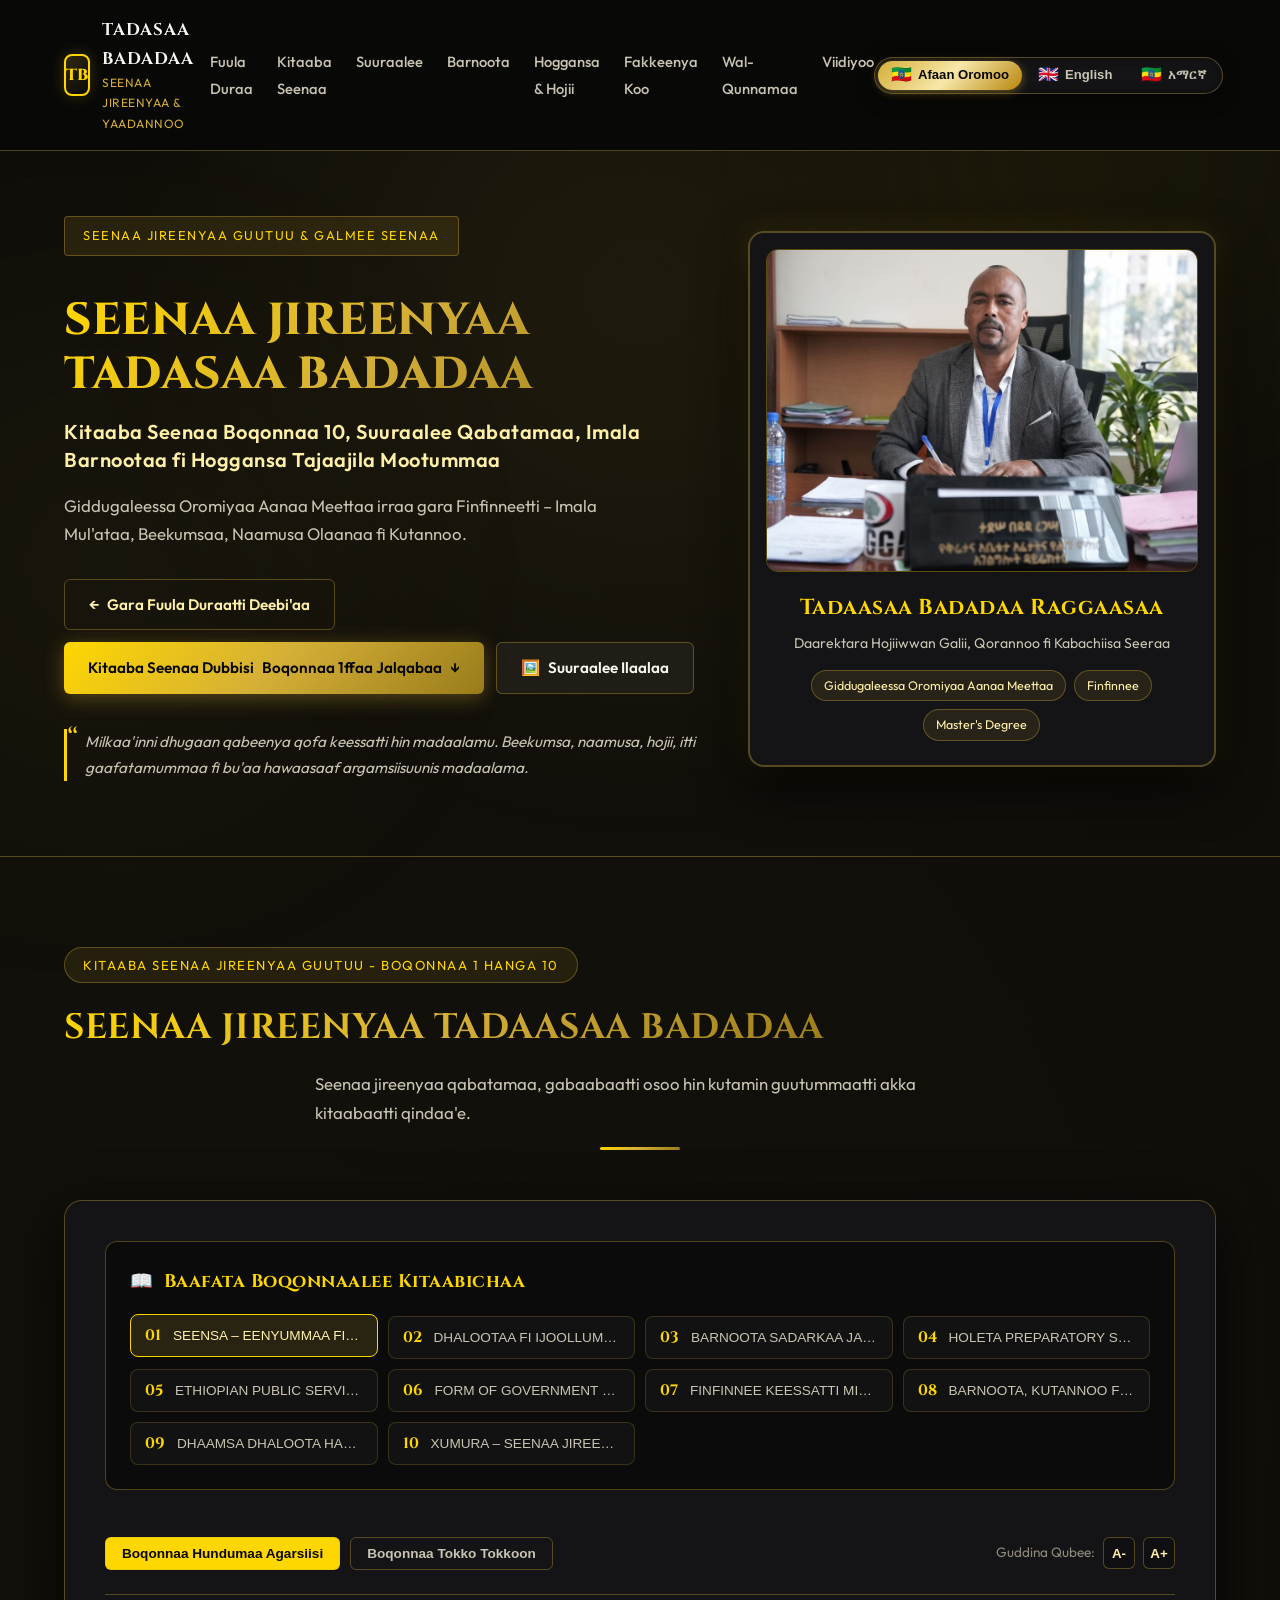
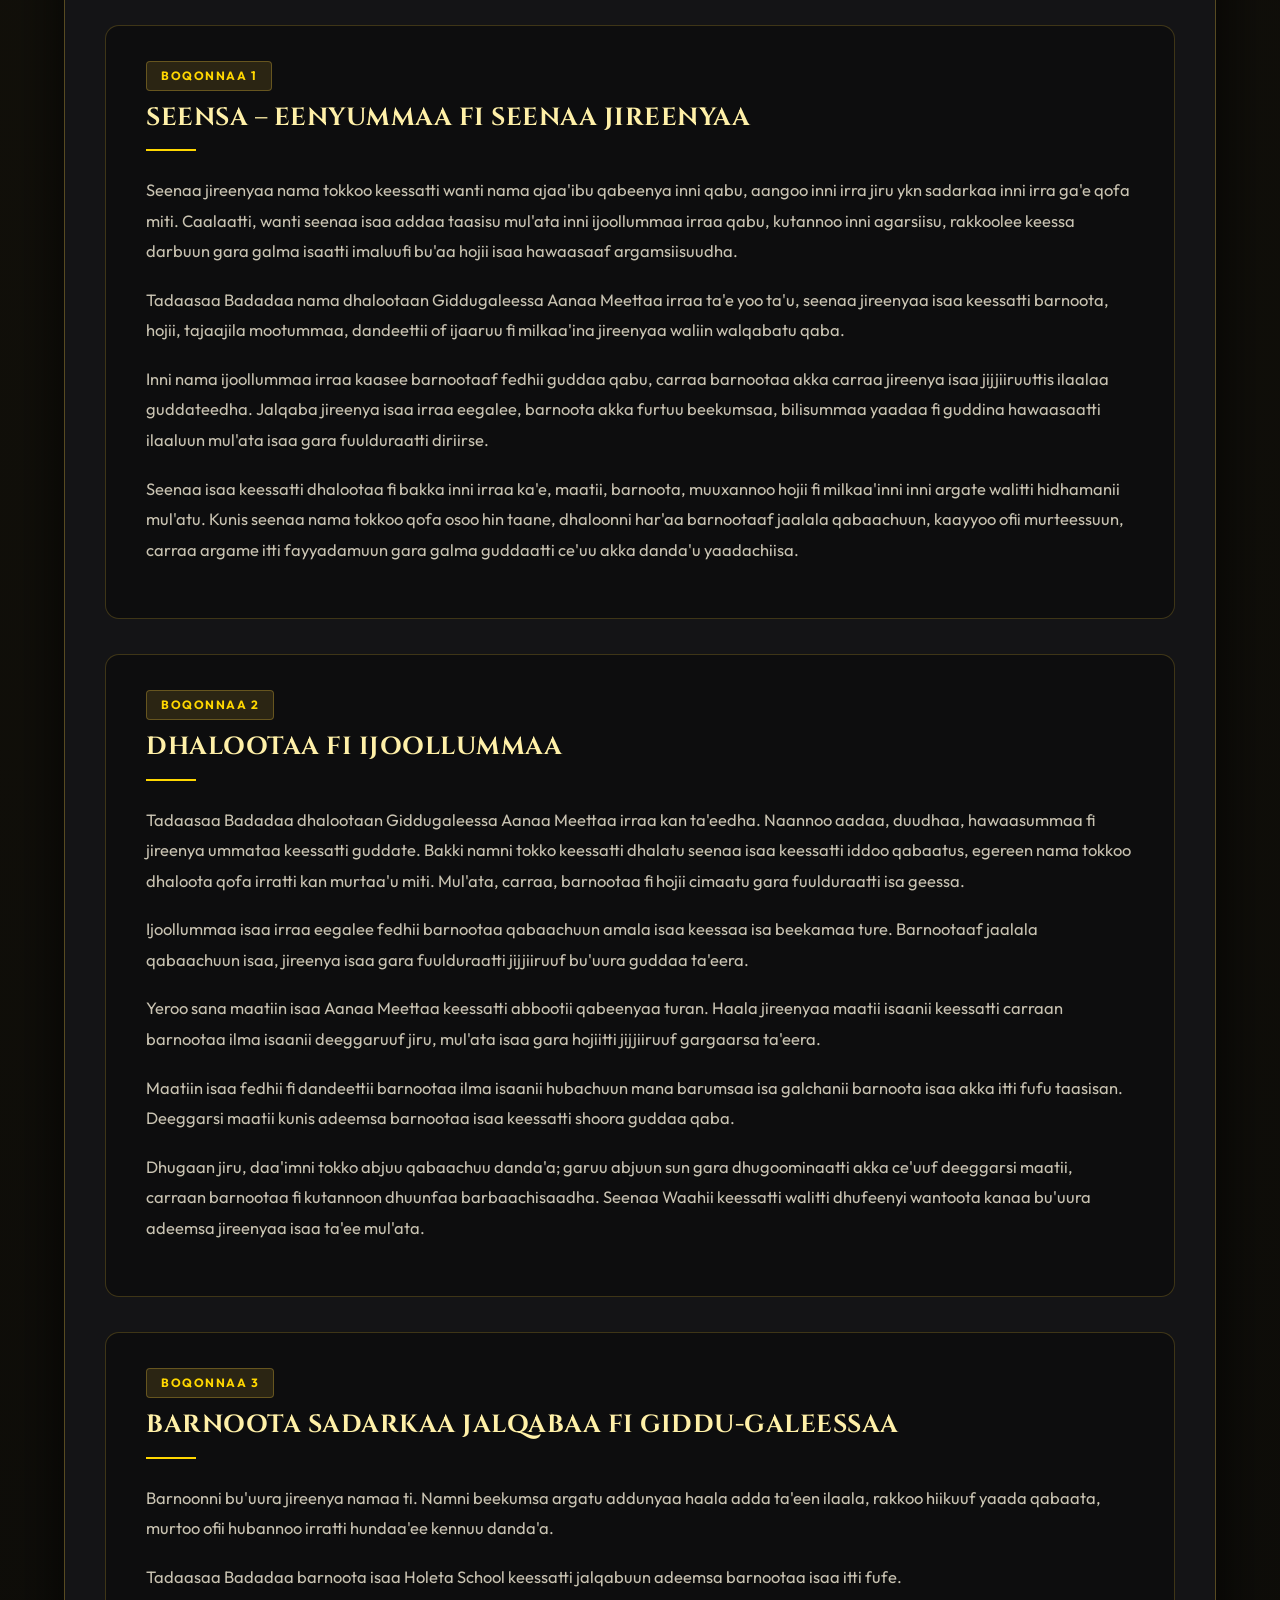
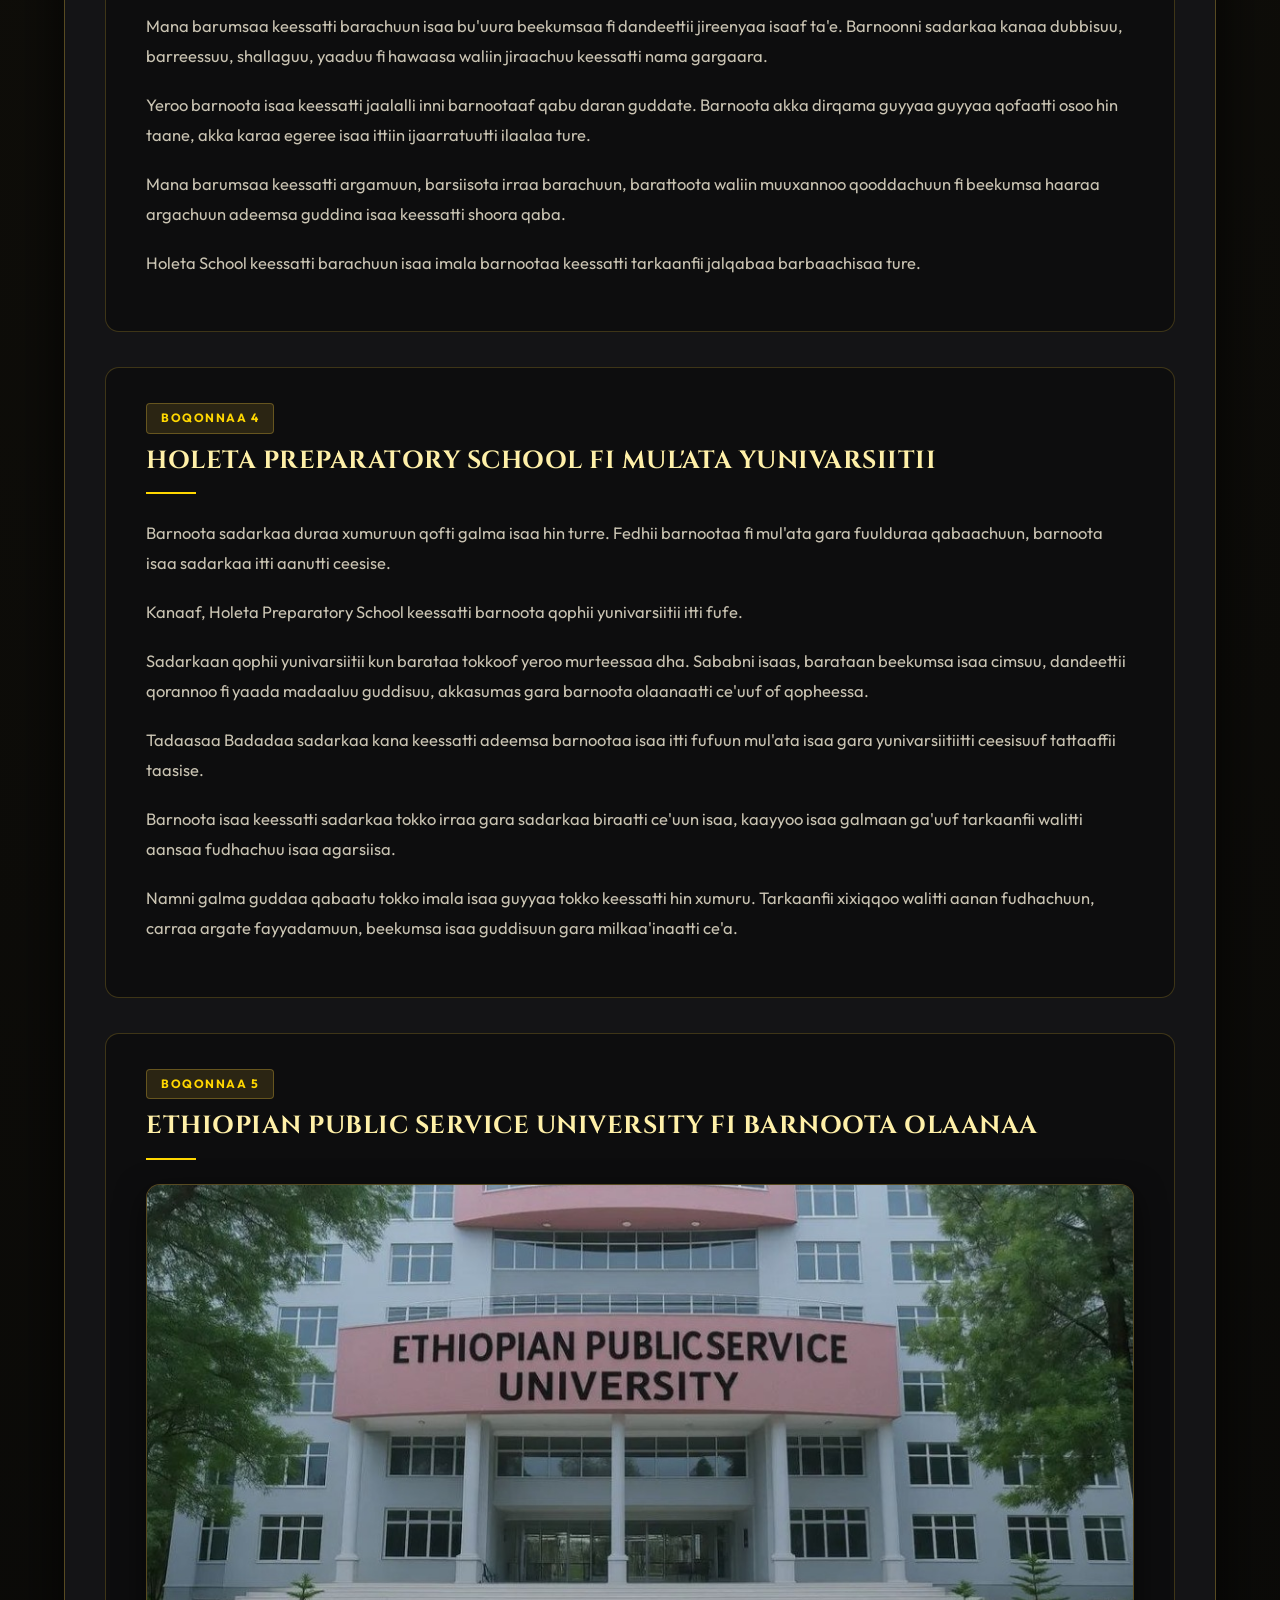
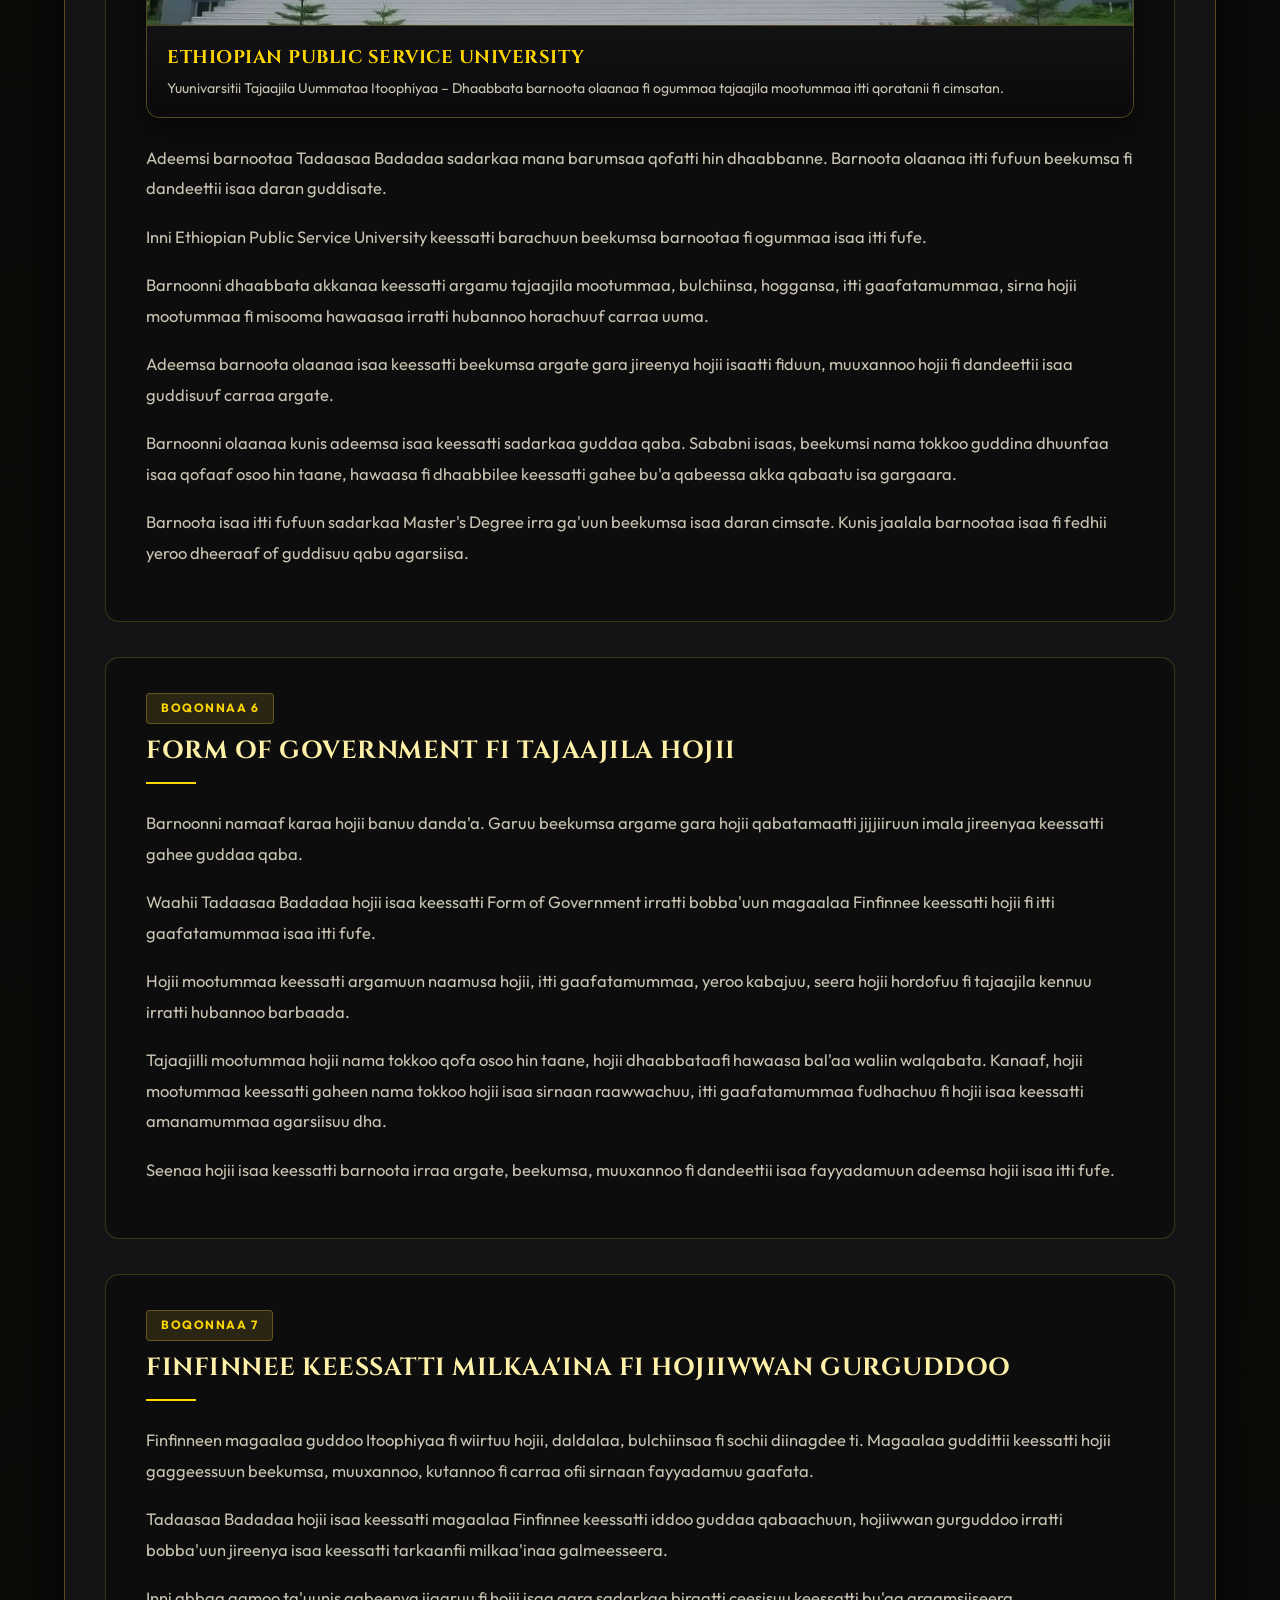
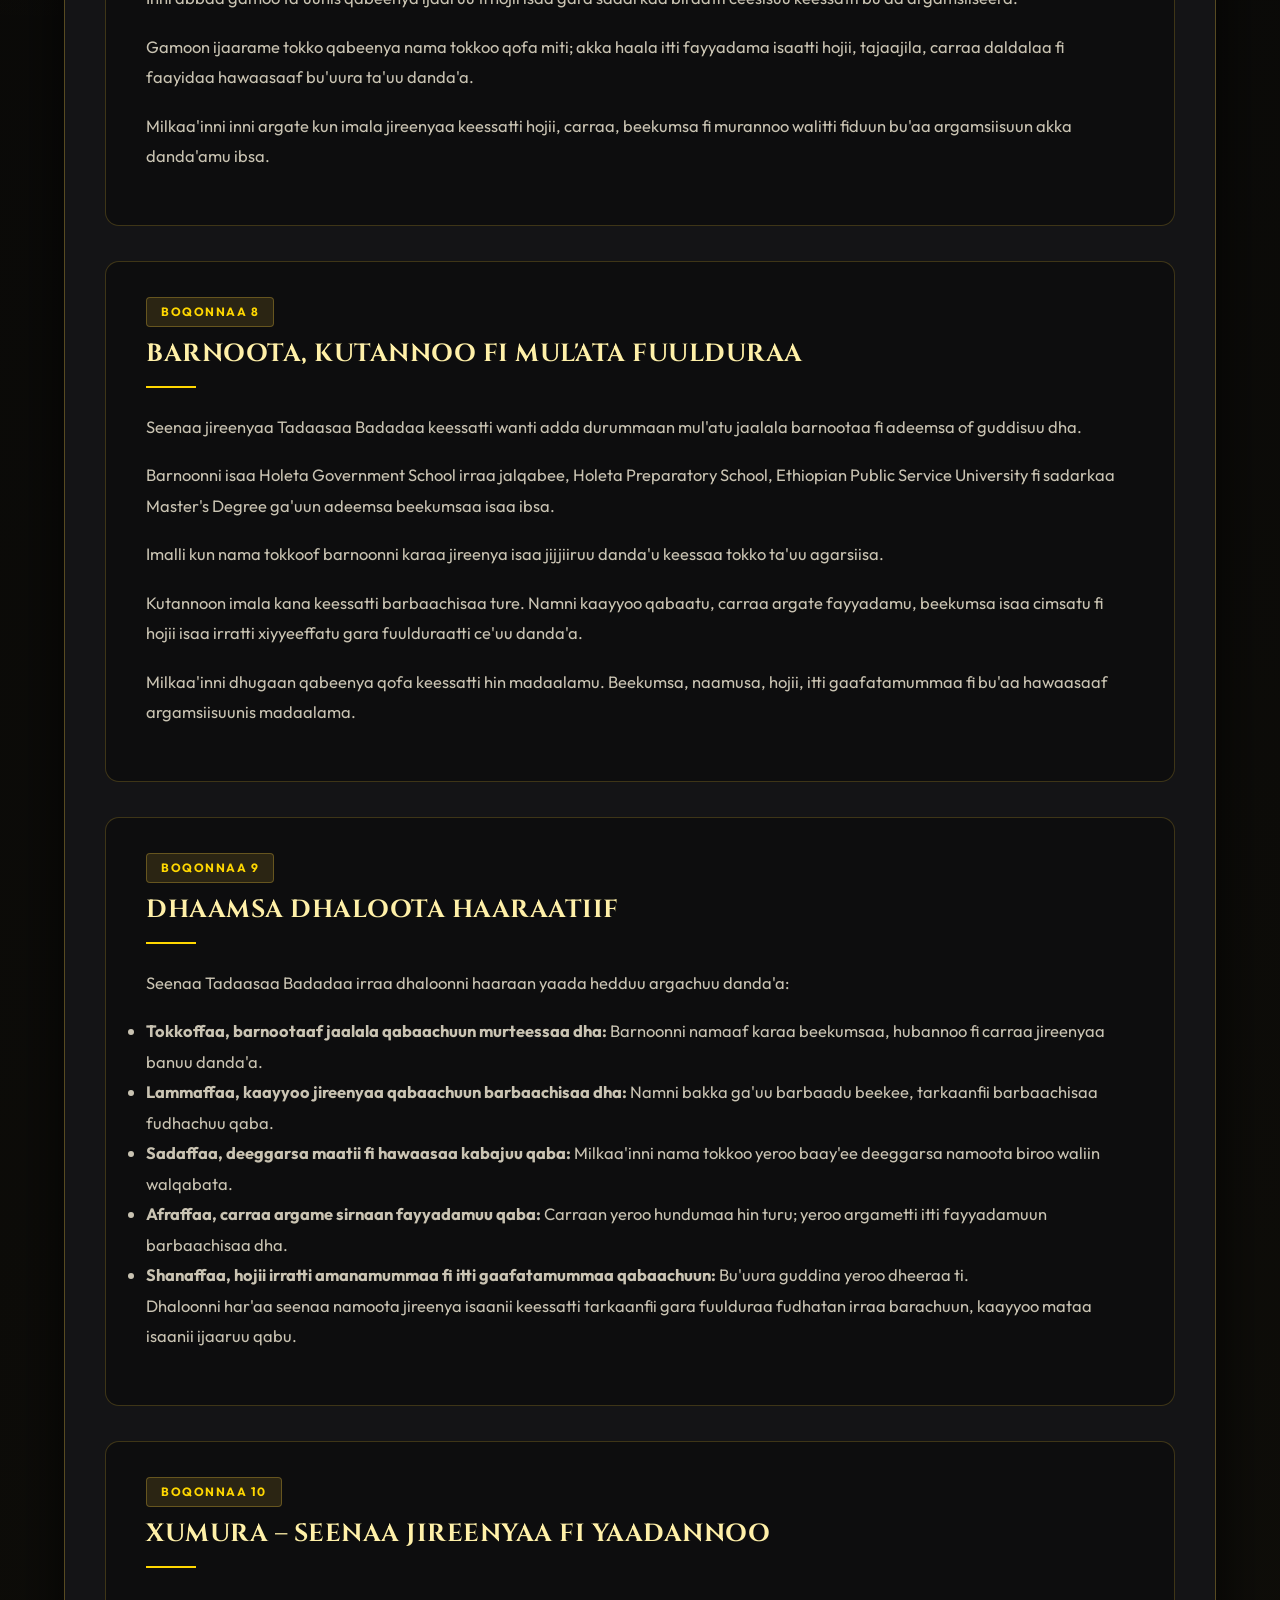
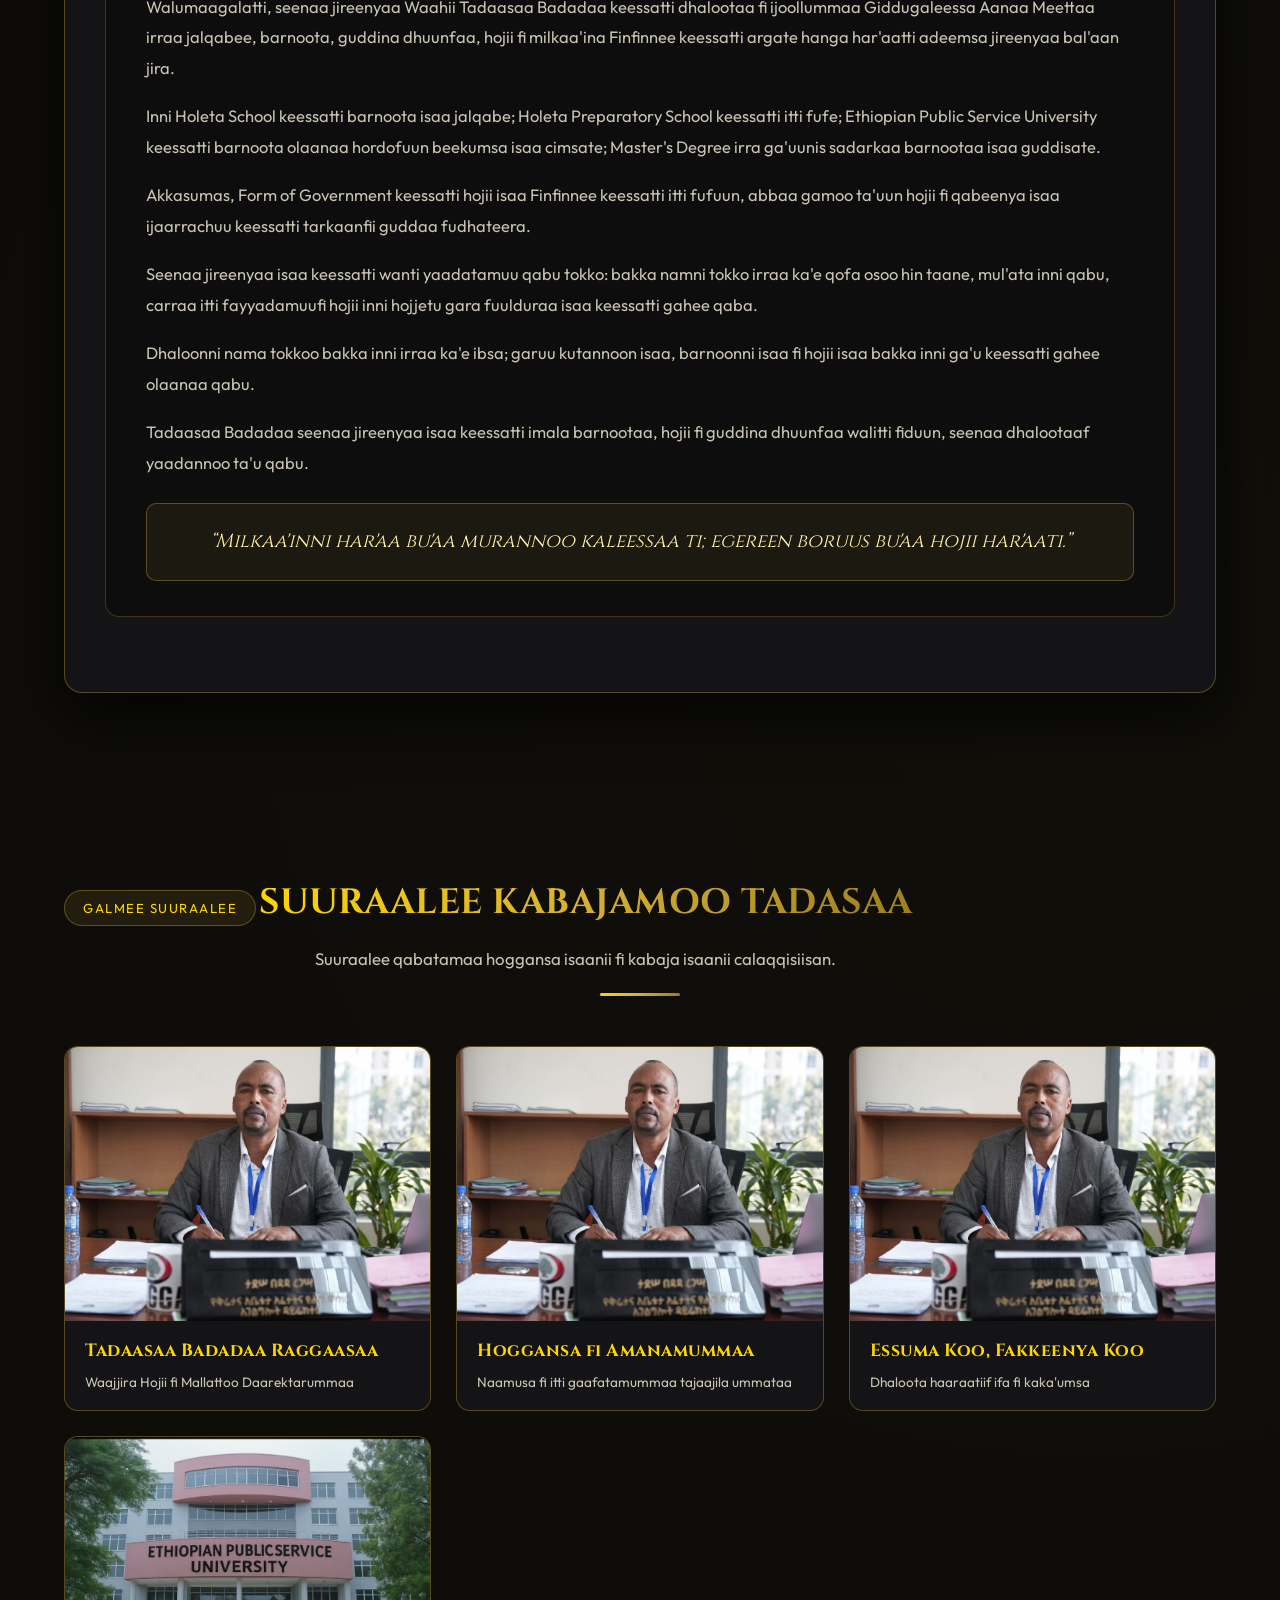
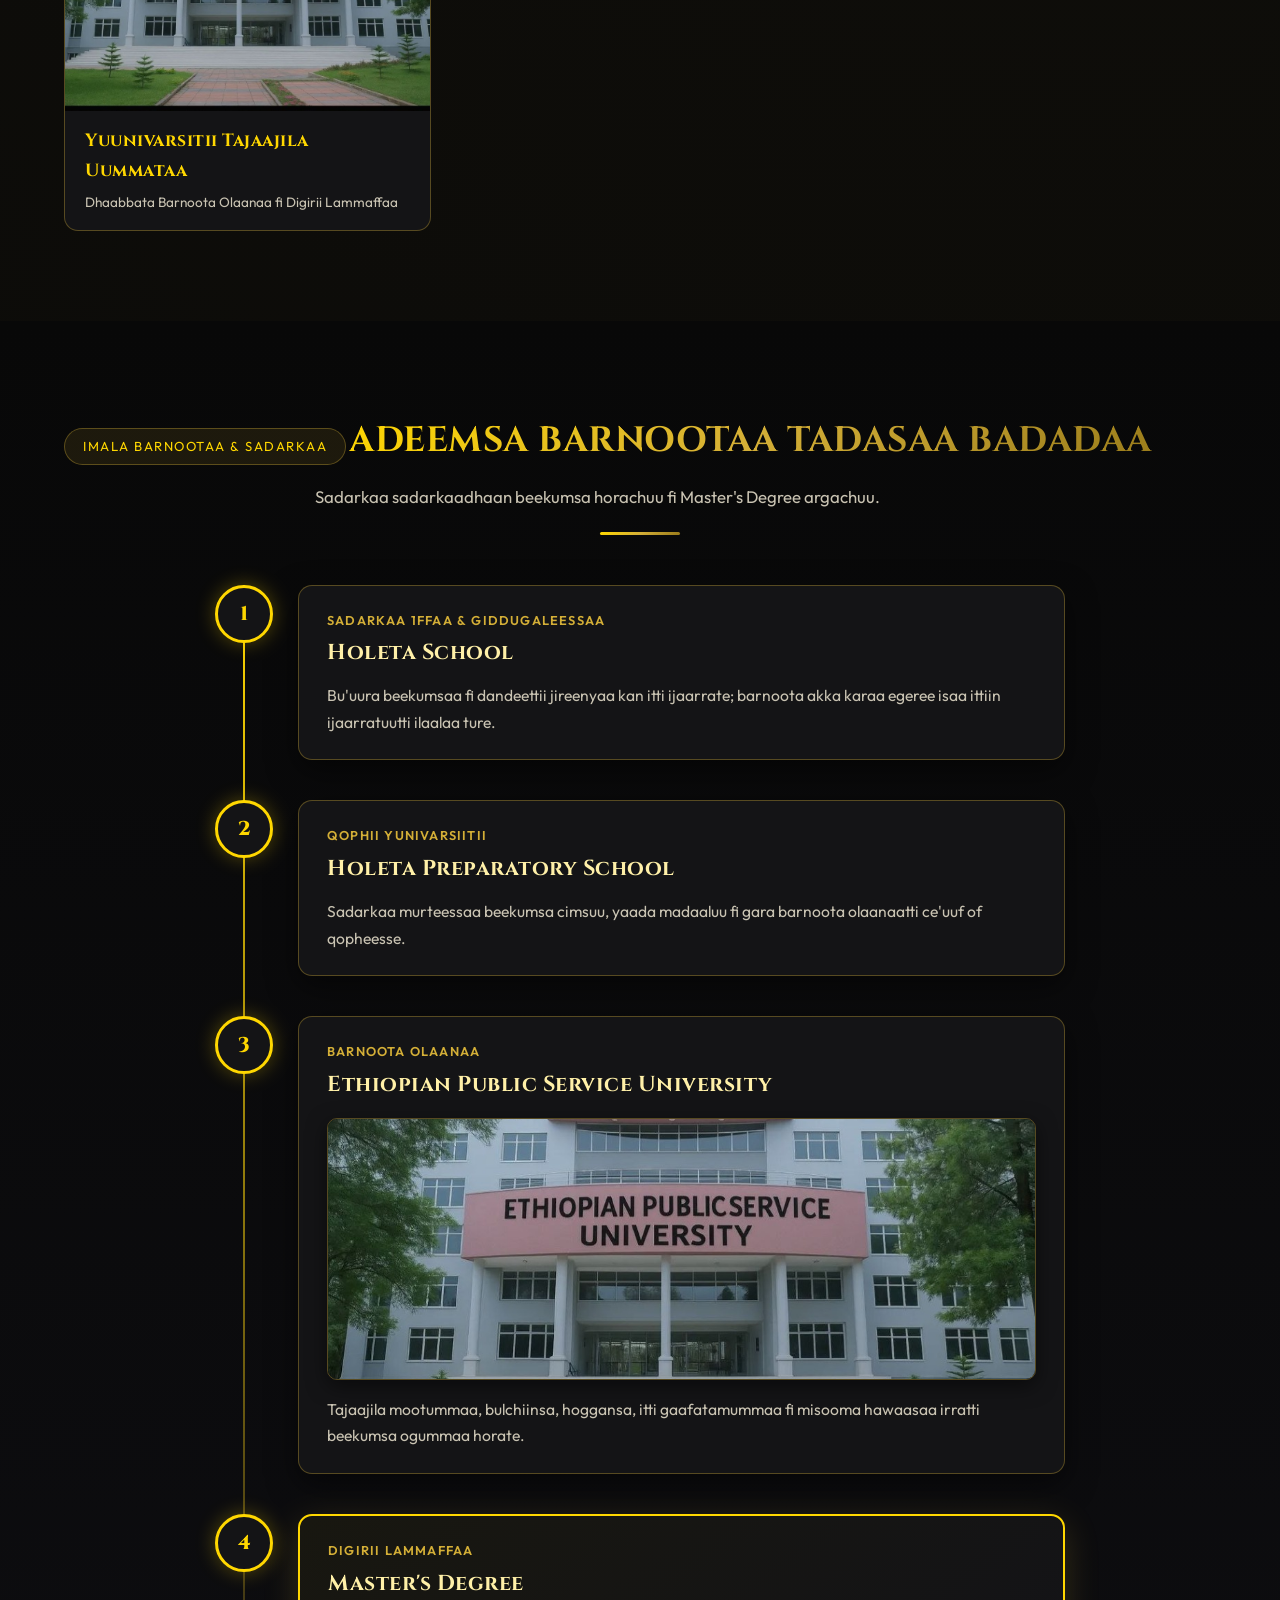
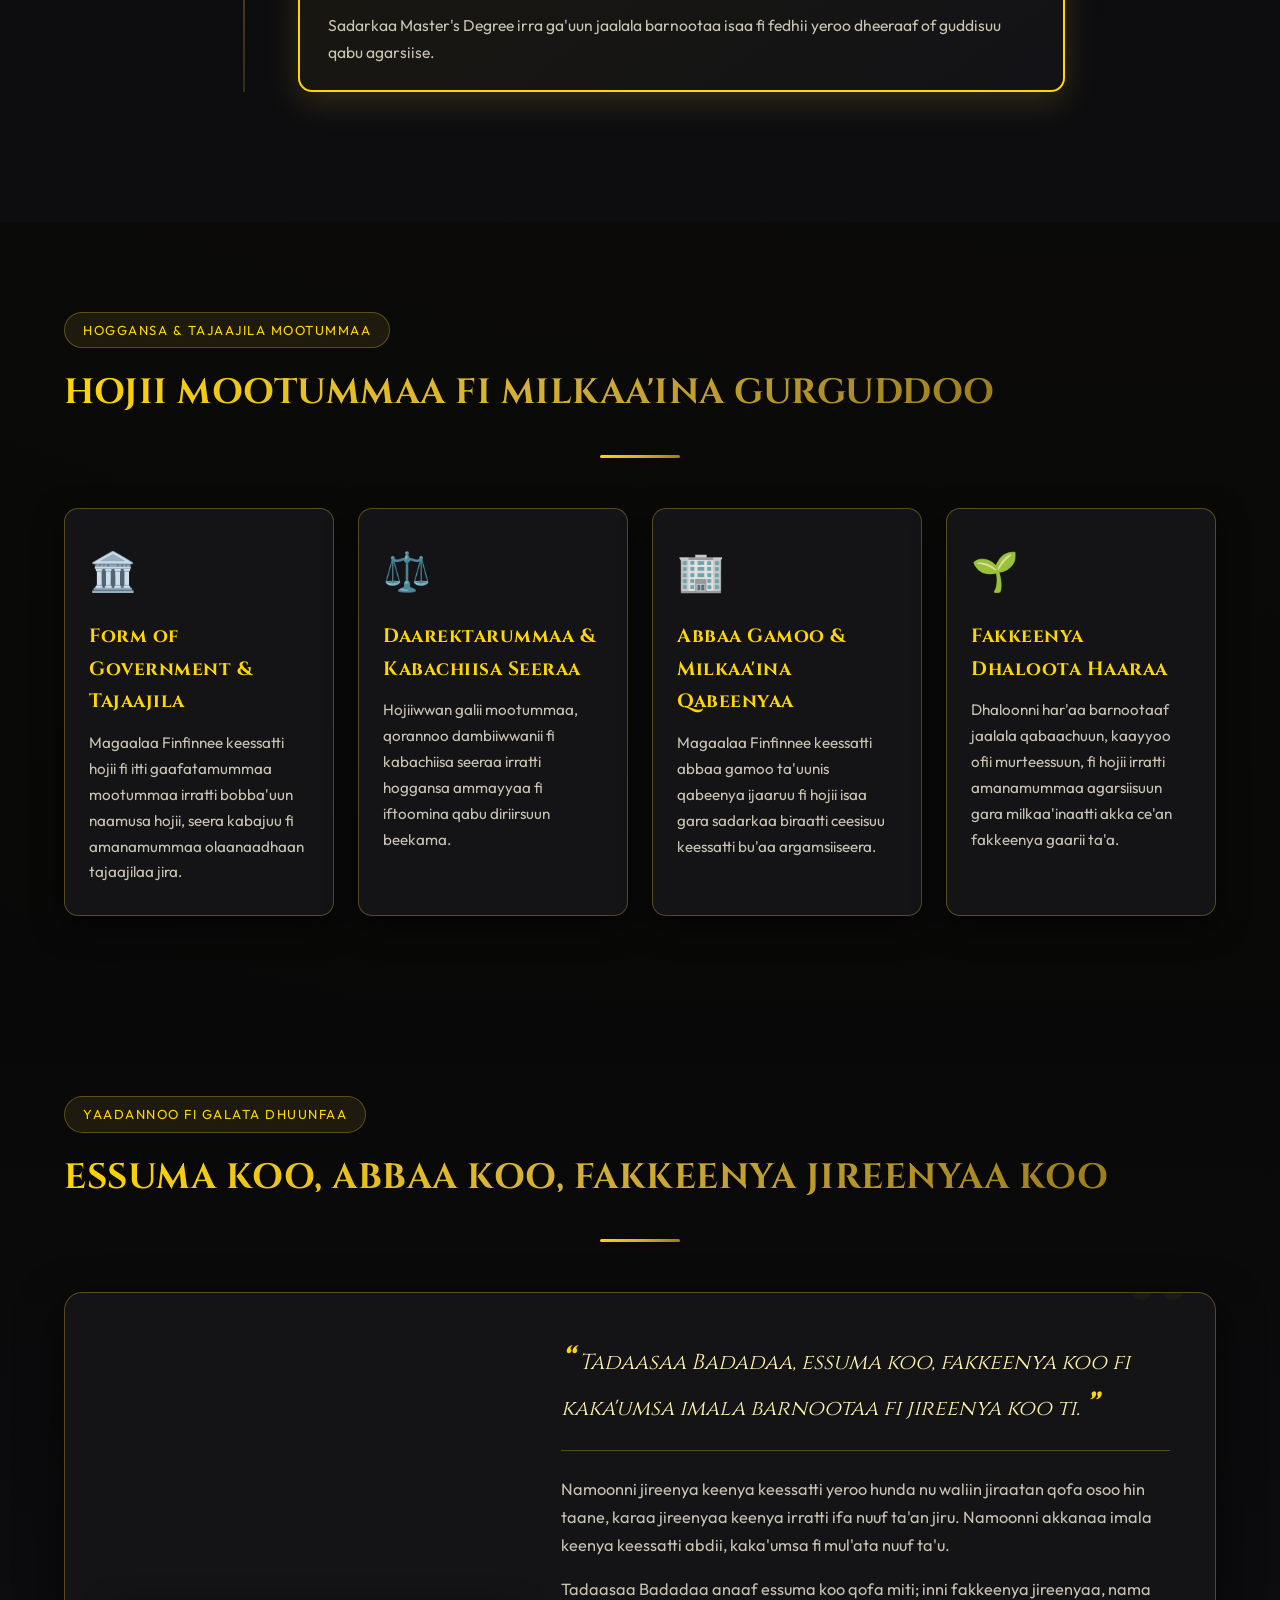
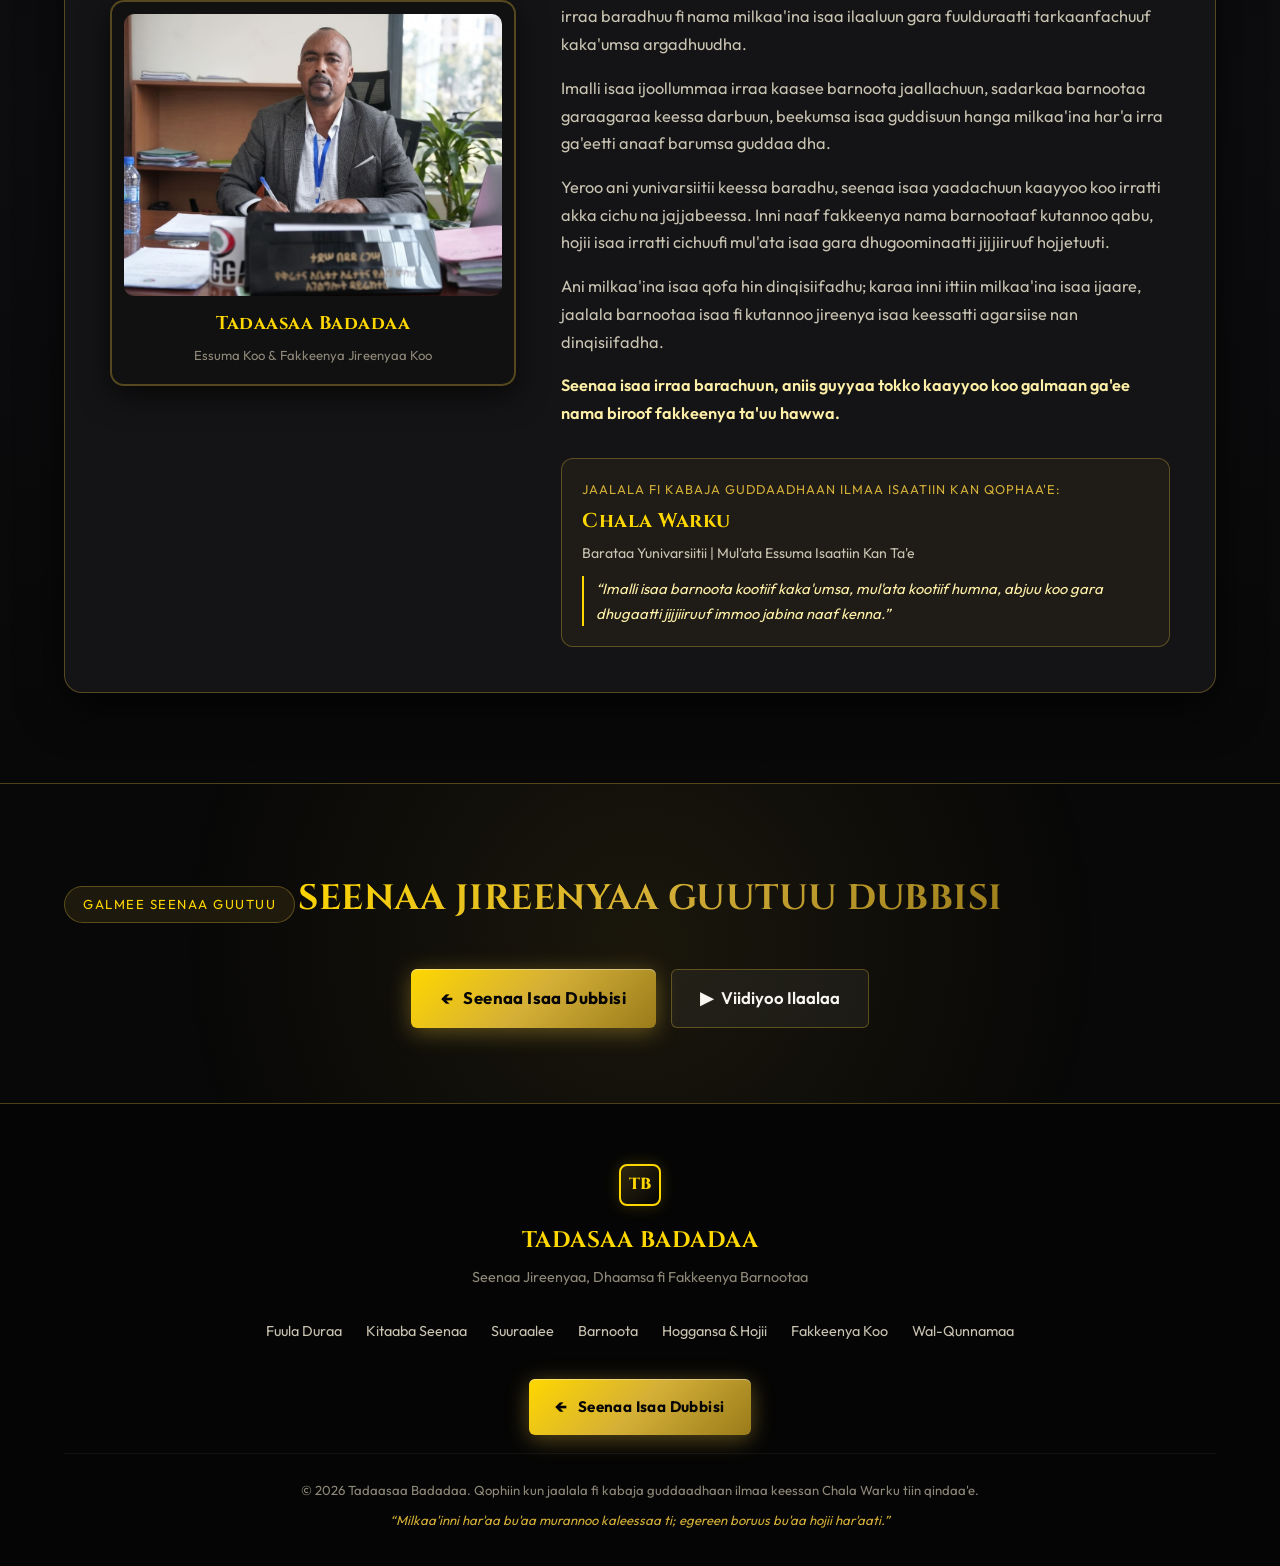
==== biography.html @ e2c789a5 "Add biography entry button, complete biography page, bottom CTA section, and sticky floating bottom " ====
<!DOCTYPE html>
<html lang="om">

<head>
  <meta charset="UTF-8">
  <meta name="viewport" content="width=device-width, initial-scale=1.0">
  <title>Tadaasaa Badadaa | Seenaa Jireenyaa Guutuu & Complete Biography</title>
  <meta name="description"
    content="Official Complete Memorial Biography of Waahii Tadaasaa Badadaa Raggaasaa – Unabridged life story, photographs, educational journey, leadership, and career achievements.">

  <!-- Google Fonts -->
  <link rel="preconnect" href="https://fonts.googleapis.com">
  <link rel="preconnect" href="https://fonts.gstatic.com" crossorigin>
  <link
    href="https://fonts.googleapis.com/css2?family=Noto+Sans+Ethiopic:wght@400;500;600;700;800&family=Cinzel:wght@600;700;800;900&family=Outfit:wght@300;400;500;600;700&family=Playfair+Display:ital,wght@0,600;0,700;1,400;1,600&display=swap"
    rel="stylesheet">

  <link rel="stylesheet" href="style.css">
</head>

<body id="top">

  <!-- Background Glow Accents -->
  <div class="ambient-glow glow-1"></div>
  <div class="ambient-glow glow-2"></div>

  <!-- Navigation Bar -->
  <header class="navbar-wrapper">
    <nav class="navbar container">
      <a href="index.html" class="brand-logo" title="Back to Homepage">
        <span class="gold-monogram">TB</span>
        <div class="brand-text">
          <span class="brand-name">TADASAA BADADAA</span>
          <span class="brand-tagline" data-en="Biography & Tribute" data-om="Seenaa Jireenyaa & Yaadannoo">Seenaa
            Jireenyaa & Yaadannoo</span>
        </div>
      </a>

      <div class="nav-menu" id="navMenu">
        <ul class="nav-links">
          <li><a href="index.html" class="nav-item" data-en="Home" data-om="Fuula Duraa">Fuula Duraa</a></li>
          <li><a href="#biography" class="nav-item active" data-en="Biography Book" data-om="Kitaaba Seenaa">Kitaaba Seenaa</a></li>
          <li><a href="#gallery" class="nav-item" data-en="Gallery" data-om="Suuraalee">Suuraalee</a></li>
          <li><a href="#timeline" class="nav-item" data-en="Education" data-om="Barnoota">Barnoota</a></li>
          <li><a href="#career" class="nav-item" data-en="Career & Impact" data-om="Hoggansa & Hojii">Hoggansa & Hojii</a></li>
          <li><a href="#tribute" class="nav-item" data-en="Tribute" data-om="Fakkeenya Koo">Fakkeenya Koo</a></li>
          <li><a href="index.html#connect" class="nav-item" data-en="Connect" data-om="Wal-Qunnamaa">Wal-Qunnamaa</a></li>
          <li><a href="index.html#videos" class="nav-item" data-en="Videos" data-om="Viidiyoo">Viidiyoo</a></li>
        </ul>
      </div>

      <div class="nav-actions">
        <!-- Language Switcher -->
        <div class="lang-switch-box" role="group" aria-label="Language Selector">
          <button id="langBtnOm" class="lang-btn active" onclick="setLanguage('om')" title="Afaan Oromoo">
            <span class="flag-icon">🇪🇹</span>
            <span class="lang-name">Afaan Oromoo</span>
          </button>
          <button id="langBtnEn" class="lang-btn" onclick="setLanguage('en')" title="English">
            <span class="flag-icon">🇬🇧</span>
            <span class="lang-name">English</span>
          </button>
          <button id="langBtnAm" class="lang-btn" onclick="setLanguage('am')" title="አማርኛ">
            <span class="flag-icon">🇪🇹</span>
            <span class="lang-name">አማርኛ</span>
          </button>
        </div>
        <!-- Mobile Menu Toggle -->
        <button class="mobile-toggle" id="mobileToggle" aria-label="Toggle Navigation">
          <span></span><span></span><span></span>
        </button>
      </div>
    </nav>
  </header>

  <main>
    <!-- HERO / BANNER SECTION: DEDICATED COMPLETE BIOGRAPHY HEADER -->
    <section class="bio-page-hero hero-section">
      <div class="container hero-container">
        <div class="hero-content">
          <div class="bio-page-badge-row">
            <div class="gold-badge" data-en="Complete Official Memorial Biography"
              data-om="Seenaa Jireenyaa Guutuu & Galmee Seenaa">
              Seenaa Jireenyaa Guutuu & Galmee Seenaa
            </div>
          </div>
          <h1 class="hero-title">
            <span class="gold-gradient-text">TADAASAA BADADAA RAGGAASAA</span>
          </h1>
          <h2 class="hero-subtitle"
            data-en="Complete 10-Chapter Biography Book, Archival Photographs, Educational Journey & Distinguished Public Leadership"
            data-om="Kitaaba Seenaa Boqonnaa 10, Suuraalee Qabatamaa, Imala Barnootaa fi Hoggansa Tajaajila Mootummaa">
            Kitaaba Seenaa Boqonnaa 10, Suuraalee Qabatamaa, Imala Barnootaa fi Hoggansa Tajaajila Mootummaa
          </h2>
          <p class="hero-description"
            data-en="From Central Oromia, Meettaa District to Addis Ababa – An inspiring journey of vision, higher education, unwavering discipline, and dedicated service."
            data-om="Giddugaleessa Oromiyaa Aanaa Meettaa irraa gara Finfinneetti – Imala Mul'ataa, Barnoota Olaanaa, Naamusa fi Tajaajila Uummataa.">
            Giddugaleessa Oromiyaa Aanaa Meettaa irraa gara Finfinneetti – Imala Mul'ataa, Barnoota Olaanaa, Naamusa fi Tajaajila Uummataa.
          </p>

          <div class="hero-cta-group bio-page-quick-nav">
            <a href="index.html" class="btn btn-border btn-back-home" title="Return to Homepage">
              <span class="btn-arrow">←</span>
              <span class="btn-label" data-en="Return to Homepage" data-om="Gara Fuula Duraatti Deebi'aa">Gara Fuula Duraatti Deebi'aa</span>
            </a>
            <a href="#biography" class="btn btn-gold btn-start-reading">
              <span class="btn-icon">📖</span>
              <span class="btn-label" data-en="Start Reading Chapters" data-om="Boqonnaa 1ffaa Jalqabaa">Boqonnaa 1ffaa Jalqabaa</span>
              <span class="btn-arrow">↓</span>
            </a>
            <a href="#gallery" class="btn btn-glass btn-view-photos">
              <span class="btn-icon">🖼️</span>
              <span class="btn-label" data-en="View Photo Archive" data-om="Suuraalee Ilaalaa">Suuraalee Ilaalaa</span>
            </a>
          </div>

          <div class="hero-quote-snippet">
            <span class="gold-quote">“</span>
            <p data-en="Real success is not measured only by material wealth. It is measured by wisdom, discipline, leadership, and positive impact on the community."
              data-om="Milkaa'inni dhugaan qabeenya qofa keessatti hin madaalamu. Beekumsa, naamusa, hojii, itti gaafatamummaa fi bu'aa hawaasaaf argamsiisuunis madaalama.">
              Milkaa'inni dhugaan qabeenya qofa keessatti hin madaalamu. Beekumsa, naamusa, hojii, itti gaafatamummaa fi
              bu'aa hawaasaaf argamsiisuunis madaalama.
            </p>
          </div>
        </div>

        <div class="hero-visual">
          <div class="portrait-card">
            <div class="gold-frame-glow"></div>
            <div class="portrait-img-box">
              <img src="portrait.jpg" alt="Waahii Tadaasaa Badadaa" class="hero-portrait-img">
            </div>
            <div class="portrait-details">
              <h3 class="portrait-name">Tadaasaa Badadaa Raggaasaa</h3>
              <p class="portrait-title" data-en="Director of Customs, Revenue Operations & Law Enforcement"
                data-om="Daarektara Hojiiwwan Galii, Qorannoo fi Kabachiisa Seeraa">
                Daarektara Hojiiwwan Galii, Qorannoo fi Kabachiisa Seeraa
              </p>
              <div class="portrait-meta-tags">
                <span class="tag">Giddugaleessa Oromiyaa Aanaa Meettaa</span>
                <span class="tag">Finfinnee</span>
                <span class="tag">Master's Degree</span>
              </div>
            </div>
          </div>
        </div>
      </div>
    </section>

    <!-- SECTION 1: THE LIFE STORY & COMPLETE 10-CHAPTER BIOGRAPHY BOOK -->
    <section id="biography" class="biography-section section-padding">
      <div class="container">

        <div class="section-header text-center">
          <span class="gold-pill" data-en="Complete 10-Chapter Biography Book"
            data-om="Kitaaba Seenaa Jireenyaa Guutuu - Boqonnaa 1 hanga 10">Kitaaba Seenaa Jireenyaa Guutuu - Boqonnaa 1
            hanga 10</span>
          <h2 class="section-title gold-gradient-text" data-en="THE LIFE STORY OF WAAHII TADASAA BADADAA"
            data-om="SEENAA JIREENYAA WAAHII TADAASAA BADADAA">
            SEENAA JIREENYAA TADAASAA BADADAA
          </h2>
          <p class="section-subtitle"
            data-en="Read the complete, unabridged life story preserved in its original Afaan Oromoo narrative."
            data-om="Seenaa jireenyaa qabatamaa, gabaabaatti osoo hin kutamin guutummaatti akka kitaabaatti qindaa'e.">
            Seenaa jireenyaa qabatamaa, gabaabaatti osoo hin kutamin guutummaatti akka kitaabaatti qindaa'e.
          </p>
          <div class="gold-divider"></div>
        </div>

        <!-- Book Reader Shell -->
        <div class="book-container">

          <!-- Table of Contents Quick Navigation -->
          <div class="toc-wrapper">
            <h3 class="toc-title">
              <span class="toc-icon">📖</span>
              <span data-en="Table of Contents (Baafata Boqonnaalee)" data-om="Baafata Boqonnaalee Kitaabichaa">Baafata
                Boqonnaalee Kitaabichaa</span>
            </h3>
            <div class="toc-grid" id="tocList">
              <button class="toc-item active" onclick="jumpToChapter(1)">
                <span class="toc-num">01</span>
                <span class="toc-name">Seensa – Eenyummaa fi Seenaa</span>
              </button>
              <button class="toc-item" onclick="jumpToChapter(2)">
                <span class="toc-num">02</span>
                <span class="toc-name">Dhalootaa fi Ijoollummaa</span>
              </button>
              <button class="toc-item" onclick="jumpToChapter(3)">
                <span class="toc-num">03</span>
                <span class="toc-name">Barnoota Sadarkaa Jalqabaa</span>
              </button>
              <button class="toc-item" onclick="jumpToChapter(4)">
                <span class="toc-num">04</span>
                <span class="toc-name">Holeta Preparatory & Mul'ata</span>
              </button>
              <button class="toc-item" onclick="jumpToChapter(5)">
                <span class="toc-num">05</span>
                <span class="toc-name">Public Service University & Master's</span>
              </button>
              <button class="toc-item" onclick="jumpToChapter(6)">
                <span class="toc-num">06</span>
                <span class="toc-name">Form of Government & Tajaajila</span>
              </button>
              <button class="toc-item" onclick="jumpToChapter(7)">
                <span class="toc-num">07</span>
                <span class="toc-name">Finfinnee & Hojiiwwan Gurguddoo</span>
              </button>
              <button class="toc-item" onclick="jumpToChapter(8)">
                <span class="toc-num">08</span>
                <span class="toc-name">Barnoota, Kutannoo & Mul'ata</span>
              </button>
              <button class="toc-item" onclick="jumpToChapter(9)">
                <span class="toc-num">09</span>
                <span class="toc-name">Dhaamsa Dhaloota Haaraatiif</span>
              </button>
              <button class="toc-item" onclick="jumpToChapter(10)">
                <span class="toc-num">10</span>
                <span class="toc-name">Xumura – Yaadannoo fi Goolaba</span>
              </button>
            </div>
          </div>

          <!-- Reader Controls -->
          <div class="reader-toolbar">
            <div class="reader-mode-switch">
              <button id="viewAllBtn" class="mode-btn active" onclick="switchReaderMode('all')"
                data-en="View All Chapters" data-om="Boqonnaa Hundumaa Agarsiisi">Boqonnaa Hundumaa Agarsiisi</button>
              <button id="viewPagedBtn" class="mode-btn" onclick="switchReaderMode('paged')"
                data-en="Chapter By Chapter Mode" data-om="Boqonnaa Tokko Tokkoon">Boqonnaa Tokko Tokkoon</button>
            </div>
            <div class="font-size-controls">
              <span data-en="Text Size:" data-om="Guddina Qubee:">Guddina Qubee:</span>
              <button onclick="changeFontSize(-1)" title="Decrease text size">A-</button>
              <button onclick="changeFontSize(1)" title="Increase text size">A+</button>
            </div>
          </div>

          <!-- The Complete 10 Chapters Stream -->
          <div class="chapters-display" id="chaptersDisplay">

            <!-- BOQONNAA 1 -->
            <article class="chapter-card" id="chap-1" data-chapter="1">
              <div class="chapter-header">
                <span class="chapter-badge">BOQONNAA 1</span>
                <h3 class="chapter-heading">SEENSA – EENYUMMAA FI SEENAA JIREENYAA</h3>
                <div class="gold-book-sep"></div>
              </div>
              <div class="chapter-body">
                <p>
                  Seenaa jireenyaa nama tokkoo keessatti wanti nama ajaa'ibu qabeenya inni qabu, aangoo inni irra jiru
                  ykn sadarkaa inni irra ga'e qofa miti. Caalaatti, wanti seenaa isaa addaa taasisu mul'ata inni
                  ijoollummaa irraa qabu, kutannoo inni agarsiisu, rakkoolee keessa darbuun gara galma isaatti imaluufi
                  bu'aa hojii isaa hawaasaaf argamsiisuudha.
                </p>
                <p>
                  Tadaasaa Badadaa nama dhalootaan Giddugaleessa Aanaa Meettaa irraa ta'e yoo ta'u, seenaa jireenyaa
                  isaa keessatti barnoota, hojii, tajaajila mootummaa, dandeettii of ijaaruu fi milkaa'ina jireenyaa
                  waliin walqabatu qaba.
                </p>
                <p>
                  Inni nama ijoollummaa irraa kaasee barnootaaf fedhii guddaa qabu, carraa barnootaa akka carraa
                  jireenya isaa jijjiiruuttis ilaalaa guddateedha. Jalqaba jireenya isaa irraa eegalee, barnoota akka
                  furtuu beekumsaa, bilisummaa yaadaa fi guddina hawaasaatti ilaaluun mul'ata isaa gara fuulduraatti
                  diriirse.
                </p>
                <p>
                  Seenaa isaa keessatti dhalootaa fi bakka inni irraa ka'e, maatii, barnoota, muuxannoo hojii fi
                  milkaa'inni inni argate walitti hidhamanii mul'atu. Kunis seenaa nama tokkoo qofa osoo hin taane,
                  dhaloonni har'aa barnootaaf jaalala qabaachuun, kaayyoo ofii murteessuun, carraa argame itti
                  fayyadamuun gara galma guddaatti ce'uu akka danda'u yaadachiisa.
                </p>
              </div>
            </article>

            <!-- BOQONNAA 2 -->
            <article class="chapter-card" id="chap-2" data-chapter="2">
              <div class="chapter-header">
                <span class="chapter-badge">BOQONNAA 2</span>
                <h3 class="chapter-heading">DHALOOTAA FI IJOOLLUMMAA</h3>
                <div class="gold-book-sep"></div>
              </div>
              <div class="chapter-body">
                <p>
                  Tadaasaa Badadaa dhalootaan Giddugaleessa Aanaa Meettaa irraa kan ta'eedha. Naannoo aadaa, duudhaa,
                  hawaasummaa fi jireenya ummataa keessatti guddate. Bakki namni tokko keessatti dhalatu seenaa isaa
                  keessatti iddoo qabaatus, egereen nama tokkoo dhaloota qofa irratti kan murtaa'u miti. Mul'ata,
                  carraa, barnootaa fi hojii cimaatu gara fuulduraatti isa geessa.
                </p>
                <p>
                  Ijoollummaa isaa irraa eegalee fedhii barnootaa qabaachuun amala isaa keessaa isa beekamaa ture.
                  Barnootaaf jaalala qabaachuun isaa, jireenya isaa gara fuulduraatti jijjiiruuf bu'uura guddaa ta'eera.
                </p>
                <p>
                  Yeroo sana maatiin isaa Aanaa Meettaa keessatti abbootii qabeenyaa turan. Haala jireenyaa maatii
                  isaanii keessatti carraan barnootaa ilma isaanii deeggaruuf jiru, mul'ata isaa gara hojiitti
                  jijjiiruuf gargaarsa ta'eera.
                </p>
                <p>
                  Maatiin isaa fedhii fi dandeettii barnootaa ilma isaanii hubachuun mana barumsaa isa galchanii
                  barnoota isaa akka itti fufu taasisan. Deeggarsi maatii kunis adeemsa barnootaa isaa keessatti shoora
                  guddaa qaba.
                </p>
                <p>
                  Dhugaan jiru, daa'imni tokko abjuu qabaachuu danda'a; garuu abjuun sun gara dhugoominaatti akka ce'uuf
                  deeggarsi maatii, carraan barnootaa fi kutannoon dhuunfaa barbaachisaadha. Seenaa Waahii keessatti
                  walitti dhufeenyi wantoota kanaa bu'uura adeemsa jireenyaa isaa ta'ee mul'ata.
                </p>
              </div>
            </article>

            <!-- BOQONNAA 3 -->
            <article class="chapter-card" id="chap-3" data-chapter="3">
              <div class="chapter-header">
                <span class="chapter-badge">BOQONNAA 3</span>
                <h3 class="chapter-heading">BARNOOTA SADARKAA JALQABAA FI GIDDU-GALEESSAA</h3>
                <div class="gold-book-sep"></div>
              </div>
              <div class="chapter-body">
                <p>
                  Barnoonni bu'uura jireenya namaa ti. Namni beekumsa argatu addunyaa haala adda ta'een ilaala, rakkoo
                  hiikuuf yaada qabaata, murtoo ofii hubannoo irratti hundaa'ee kennuu danda'a.
                </p>
                <p>
                  Tadaasaa Badadaa barnoota isaa Holeta Preparatory School keessatti jalqabuun adeemsa barnootaa isaa
                  itti fufe.
                </p>
                <p>
                  Mana barumsaa keessatti barachuun isaa bu'uura beekumsaa fi dandeettii jireenyaa isaaf ta'e. Barnoonni
                  sadarkaa kanaa dubbisuu, barreessuu, shallaguu, yaaduu fi hawaasa waliin jiraachuu keessatti nama
                  gargaara.
                </p>
                <p>
                  Yeroo barnoota isaa keessatti jaalalli inni barnootaaf qabu daran guddate. Barnoota akka dirqama
                  guyyaa guyyaa qofaatti osoo hin taane, akka karaa egeree isaa ittiin ijaarratuutti ilaalaa ture.
                </p>
                <p>
                  Mana barumsaa keessatti argamuun, barsiisota irraa barachuun, barattoota waliin muuxannoo qooddachuun
                  fi beekumsa haaraa argachuun adeemsa guddina isaa keessatti shoora qaba.
                </p>
                <p>
                  Holeta School keessatti barachuun isaa imala barnootaa keessatti tarkaanfii jalqabaa barbaachisaa
                  ture.
                </p>
              </div>
            </article>

            <!-- BOQONNAA 4 -->
            <article class="chapter-card" id="chap-4" data-chapter="4">
              <div class="chapter-header">
                <span class="chapter-badge">BOQONNAA 4</span>
                <h3 class="chapter-heading">HOLETA PREPARATORY SCHOOL FI MUL'ATA YUNIVARSIITII</h3>
                <div class="gold-book-sep"></div>
              </div>
              <div class="chapter-body">
                <p>
                  Barnoota sadarkaa duraa xumuruun qofti galma isaa hin turre. Fedhii barnootaa fi mul'ata gara
                  fuulduraa qabaachuun, barnoota isaa sadarkaa itti aanutti ceesise.
                </p>
                <p>
                  Kanaaf, Holeta Preparatory School keessatti barnoota qophii yunivarsiitii itti fufe.
                </p>
                <p>
                  Sadarkaan qophii yunivarsiitii kun barataa tokkoof yeroo murteessaa dha. Sababni isaas, barataan
                  beekumsa isaa cimsuu, dandeettii qorannoo fi yaada madaaluu guddisuu, akkasumas gara barnoota
                  olaanaatti ce'uuf of qopheessa.
                </p>
                <p>
                  Tadaasaa Badadaa sadarkaa kana keessatti adeemsa barnootaa isaa itti fufuun mul'ata isaa gara
                  yunivarsiitiitti ceesisuuf tattaaffii taasise.
                </p>
                <p>
                  Barnoota isaa keessatti sadarkaa tokko irraa gara sadarkaa biraatti ce'uun isaa, kaayyoo isaa galmaan
                  ga'uuf tarkaanfii walitti aansaa fudhachuu isaa agarsiisa.
                </p>
                <p>
                  Namni galma guddaa qabaatu tokko imala isaa guyyaa tokko keessatti hin xumuru. Tarkaanfii xixiqqoo
                  walitti aanan fudhachuun, carraa argate fayyadamuun, beekumsa isaa guddisuun gara milkaa'inaatti ce'a.
                </p>
              </div>
            </article>

            <!-- BOQONNAA 5 -->
            <article class="chapter-card" id="chap-5" data-chapter="5">
              <div class="chapter-header">
                <span class="chapter-badge">BOQONNAA 5</span>
                <h3 class="chapter-heading">ETHIOPIAN PUBLIC SERVICE UNIVERSITY FI BARNOOTA OLAANAA</h3>
                <div class="gold-book-sep"></div>
              </div>

              <!-- University Photograph Card in Chapter 5 -->
              <div class="chapter-image-container">
                <img src="ethiopian-public-service-university.jpg" alt="Ethiopian Public Service University" class="chapter-feature-img" onclick="openLightbox('ethiopian-public-service-university.jpg', 'Ethiopian Public Service University – Bakka Barnoota Olaanaa Tadaasaa Badadaa')">
                <div class="image-gold-caption">
                  <span class="gold-cap-title">ETHIOPIAN PUBLIC SERVICE UNIVERSITY</span>
                  <span class="gold-cap-sub" data-en="The prestigious institution where Waahii Tadasaa Badadaa pursued higher education in public administration and governance."
                    data-om="Yuunivarsitii Tajaajila Uummataa Itoophiyaa – Dhaabbata barnoota olaanaa fi ogummaa tajaajila mootummaa itti qoratanii fi cimsatan.">
                    Yuunivarsitii Tajaajila Uummataa Itoophiyaa – Dhaabbata barnoota olaanaa fi ogummaa tajaajila mootummaa itti qoratanii fi cimsatan.
                  </span>
                </div>
              </div>

              <div class="chapter-body">
                <p>
                  Adeemsi barnootaa Tadaasaa Badadaa sadarkaa mana barumsaa qofatti hin dhaabbanne. Barnoota olaanaa
                  itti fufuun beekumsa fi dandeettii isaa daran guddisate.
                </p>
                <p>
                  Inni Ethiopian Public Service University keessatti barachuun beekumsa barnootaa fi ogummaa isaa itti
                  fufe.
                </p>
                <p>
                  Barnoonni dhaabbata akkanaa keessatti argamu tajaajila mootummaa, bulchiinsa, hoggansa, itti
                  gaafatamummaa, sirna hojii mootummaa fi misooma hawaasaa irratti hubannoo horachuuf carraa uuma.
                </p>
                <p>
                  Adeemsa barnoota olaanaa isaa keessatti beekumsa argate gara jireenya hojii isaatti fiduun, muuxannoo
                  hojii fi dandeettii isaa guddisuuf carraa argate.
                </p>
                <p>
                  Barnoonni olaanaa kunis adeemsa isaa keessatti sadarkaa guddaa qaba. Sababni isaas, beekumsi nama
                  tokkoo guddina dhuunfaa isaa qofaaf osoo hin taane, hawaasa fi dhaabbilee keessatti gahee bu'a
                  qabeessa akka qabaatu isa gargaara.
                </p>
                <p>
                  Barnoota isaa itti fufuun sadarkaa Master's Degree irra ga'uun beekumsa isaa daran cimsate. Kunis
                  jaalala barnootaa isaa fi fedhii yeroo dheeraaf of guddisuu qabu agarsiisa.
                </p>
              </div>
            </article>

            <!-- BOQONNAA 6 -->
            <article class="chapter-card" id="chap-6" data-chapter="6">
              <div class="chapter-header">
                <span class="chapter-badge">BOQONNAA 6</span>
                <h3 class="chapter-heading">FORM OF GOVERNMENT FI TAJAAJILA HOJII</h3>
                <div class="gold-book-sep"></div>
              </div>
              <div class="chapter-body">
                <p>
                  Barnoonni namaaf karaa hojii banuu danda'a. Garuu beekumsa argame gara hojii qabatamaatti jijjiiruun
                  imala jireenyaa keessatti gahee guddaa qaba.
                </p>
                <p>
                  Waahii Tadaasaa Badadaa hojii isaa keessatti Form of Government irratti bobba'uun magaalaa Finfinnee
                  keessatti hojii fi itti gaafatamummaa isaa itti fufe.
                </p>
                <p>
                  Hojii mootummaa keessatti argamuun naamusa hojii, itti gaafatamummaa, yeroo kabajuu, seera hojii
                  hordofuu fi tajaajila kennuu irratti hubannoo barbaada.
                </p>
                <p>
                  Tajaajilli mootummaa hojii nama tokkoo qofa osoo hin taane, hojii dhaabbataafi hawaasa bal'aa waliin
                  walqabata. Kanaaf, hojii mootummaa keessatti gaheen nama tokkoo hojii isaa sirnaan raawwachuu, itti
                  gaafatamummaa fudhachuu fi hojii isaa keessatti amanamummaa agarsiisuu dha.
                </p>
                <p>
                  Seenaa hojii isaa keessatti barnoota irraa argate, beekumsa, muuxannoo fi dandeettii isaa fayyadamuun
                  adeemsa hojii isaa itti fufe.
                </p>
              </div>
            </article>

            <!-- BOQONNAA 7 -->
            <article class="chapter-card" id="chap-7" data-chapter="7">
              <div class="chapter-header">
                <span class="chapter-badge">BOQONNAA 7</span>
                <h3 class="chapter-heading">FINFINNEE KEESSATTI MILKAA'INA FI HOJIIWWAN GURGUDDOO</h3>
                <div class="gold-book-sep"></div>
              </div>
              <div class="chapter-body">
                <p>
                  Finfinneen magaalaa guddoo Itoophiyaa fi wiirtuu hojii, daldalaa, bulchiinsaa fi sochii diinagdee ti.
                  Magaalaa guddittii keessatti hojii gaggeessuun beekumsa, muuxannoo, kutannoo fi carraa ofii sirnaan
                  fayyadamuu gaafata.
                </p>
                <p>
                  Tadaasaa Badadaa hojii isaa keessatti magaalaa Finfinnee keessatti iddoo guddaa qabaachuun, hojiiwwan
                  gurguddoo irratti bobba'uun jireenya isaa keessatti tarkaanfii milkaa'inaa galmeesseera.
                </p>
                <p>
                  Inni abbaa gamoo ta'uunis qabeenya ijaaruu fi hojii isaa gara sadarkaa biraatti ceesisuu keessatti
                  bu'aa argamsiiseera.
                </p>
                <p>
                  Gamoon ijaarame tokko qabeenya nama tokkoo qofa miti; akka haala itti fayyadama isaatti hojii,
                  tajaajila, carraa daldalaa fi faayidaa hawaasaaf bu'uura ta'uu danda'a.
                </p>
                <p>
                  Milkaa'inni inni argate kun imala jireenyaa keessatti hojii, carraa, beekumsa fi murannoo walitti
                  fiduun bu'aa argamsiisuun akka danda'amu ibsa.
                </p>
              </div>
            </article>

            <!-- BOQONNAA 8 -->
            <article class="chapter-card" id="chap-8" data-chapter="8">
              <div class="chapter-header">
                <span class="chapter-badge">BOQONNAA 8</span>
                <h3 class="chapter-heading">BARNOOTA, KUTANNOO FI MUL'ATA FUULDURAA</h3>
                <div class="gold-book-sep"></div>
              </div>
              <div class="chapter-body">
                <p>
                  Seenaa jireenyaa Tadaasaa Badadaa keessatti wanti adda durummaan mul'atu jaalala barnootaa fi adeemsa
                  of guddisuu dha.
                </p>
                <p>
                  Barnoonni isaa Holeta Government School irraa jalqabee, Holeta Preparatory School, Ethiopian Public
                  Service University fi sadarkaa Master's Degree ga'uun adeemsa beekumsaa isaa ibsa.
                </p>
                <p>
                  Imalli kun nama tokkoof barnoonni karaa jireenya isaa jijjiiruu danda'u keessaa tokko ta'uu agarsiisa.
                </p>
                <p>
                  Kutannoon imala kana keessatti barbaachisaa ture. Namni kaayyoo qabaatu, carraa argate fayyadamu,
                  beekumsa isaa cimsatu fi hojii isaa irratti xiyyeeffatu gara fuulduraatti ce'uu danda'a.
                </p>
                <p>
                  Milkaa'inni dhugaan qabeenya qofa keessatti hin madaalamu. Beekumsa, naamusa, hojii, itti
                  gaafatamummaa fi bu'aa hawaasaaf argamsiisuunis madaalama.
                </p>
              </div>
            </article>

            <!-- BOQONNAA 9 -->
            <article class="chapter-card" id="chap-9" data-chapter="9">
              <div class="chapter-header">
                <span class="chapter-badge">BOQONNAA 9</span>
                <h3 class="chapter-heading">DHAAMSA DHALOOTA HAARAATIIF</h3>
                <div class="gold-book-sep"></div>
              </div>
              <div class="chapter-body">
                <p>
                  Seenaa Tadaasaa Badadaa irraa dhaloonni haaraan yaada hedduu argachuu danda'a:
                </p>
                <ul class="numbered-list-gold">
                  <li><strong>Tokkoffaa, barnootaaf jaalala qabaachuun murteessaa dha:</strong> Barnoonni namaaf karaa
                    beekumsaa, hubannoo fi carraa jireenyaa banuu danda'a.</li>
                  <li><strong>Lammaffaa, kaayyoo jireenyaa qabaachuun barbaachisaa dha:</strong> Namni bakka ga'uu
                    barbaadu beekee, tarkaanfii barbaachisaa fudhachuu qaba.</li>
                  <li><strong>Sadaffaa, deeggarsa maatii fi hawaasaa kabajuu qaba:</strong> Milkaa'inni nama tokkoo
                    yeroo baay'ee deeggarsa namoota biroo waliin walqabata.</li>
                  <li><strong>Afraffaa, carraa argame sirnaan fayyadamuu qaba:</strong> Carraan yeroo hundumaa hin turu;
                    yeroo argametti itti fayyadamuun barbaachisaa dha.</li>
                  <li><strong>Shanaffaa, hojii irratti amanamummaa fi itti gaafatamummaa qabaachuun:</strong> Bu'uura
                    guddina yeroo dheeraa ti.</li>
                </ul>
                <p>
                  Dhaloonni har'aa seenaa namoota jireenya isaanii keessatti tarkaanfii gara fuulduraa fudhatan irraa
                  barachuun, kaayyoo mataa isaanii ijaaruu qabu.
                </p>
              </div>
            </article>

            <!-- BOQONNAA 10 -->
            <article class="chapter-card" id="chap-10" data-chapter="10">
              <div class="chapter-header">
                <span class="chapter-badge">BOQONNAA 10</span>
                <h3 class="chapter-heading">XUMURA – SEENAA JIREENYAA FI YAADANNOO</h3>
                <div class="gold-book-sep"></div>
              </div>
              <div class="chapter-body">
                <p>
                  Walumaagalatti, seenaa jireenyaa Waahii Tadaasaa Badadaa keessatti dhalootaa fi ijoollummaa
                  Giddugaleessa Aanaa Meettaa irraa jalqabee, barnoota, guddina dhuunfaa, hojii fi milkaa'ina Finfinnee
                  keessatti argate hanga har'aatti adeemsa jireenyaa bal'aan jira.
                </p>
                <p>
                  Inni Holeta School keessatti barnoota isaa jalqabe; Holeta Preparatory School keessatti itti fufe;
                  Ethiopian Public Service University keessatti barnoota olaanaa hordofuun beekumsa isaa cimsate;
                  Master's Degree irra ga'uunis sadarkaa barnootaa isaa guddisate.
                </p>
                <p>
                  Akkasumas, Form of Government keessatti hojii isaa Finfinnee keessatti itti fufuun, abbaa gamoo ta'uun
                  hojii fi qabeenya isaa ijaarrachuu keessatti tarkaanfii guddaa fudhateera.
                </p>
                <p>
                  Seenaa jireenyaa isaa keessatti wanti yaadatamuu qabu tokko: bakka namni tokko irraa ka'e qofa osoo
                  hin taane, mul'ata inni qabu, carraa itti fayyadamuufi hojii inni hojjetu gara fuulduraa isaa
                  keessatti gahee qaba.
                </p>
                <p>
                  Dhaloonni nama tokkoo bakka inni irraa ka'e ibsa; garuu kutannoon isaa, barnoonni isaa fi hojii isaa
                  bakka inni ga'u keessatti gahee olaanaa qabu.
                </p>
                <p>
                  Tadaasaa Badadaa seenaa jireenyaa isaa keessatti imala barnootaa, hojii fi guddina dhuunfaa walitti
                  fiduun, seenaa dhalootaaf yaadannoo ta'u qabu.
                </p>
                <div class="quote-gold-box">
                  <p class="final-quote-text">
                    “Milkaa'inni har'aa bu'aa murannoo kaleessaa ti; egereen boruus bu'aa hojii har'aati.”
                  </p>
                </div>
              </div>
            </article>

          </div>

          <!-- Chapter Navigation (Prev / Next Buttons) -->
          <div class="chapter-nav-controls" id="chapterNavControls">
            <button class="btn btn-border" id="prevChapBtn" onclick="navigateChapter(-1)">← Boqonnaa Duraa</button>
            <span class="chap-indicator" id="chapIndicator">Boqonnaa 1 / 10</span>
            <button class="btn btn-gold" id="nextChapBtn" onclick="navigateChapter(1)">Boqonnaa Itti Aanu →</button>
          </div>

        </div>
      </div>
    </section>

    <!-- SECTION 2: ARCHIVAL PHOTOGRAPHS & VISUAL ARCHIVE -->
    <section id="gallery" class="gallery-section section-padding">
      <div class="container">
        <div class="section-header text-center">
          <span class="gold-pill" data-en="Visual Archive" data-om="Galmee Suuraalee">Galmee Suuraalee</span>
          <h2 class="section-title gold-gradient-text" data-en="PORTRAIT & PHOTO GALLERY"
            data-om="SUURAALEE KABAJAMOO WAAHII TADASAA">
            SUURAALEE KABAJAMOO TADASAA
          </h2>
          <p class="section-subtitle"
            data-en="Official portraits and authentic moments honoring his distinguished journey."
            data-om="Suuraalee qabatamaa hoggansa isaanii fi kabaja isaanii calaqqisiisan.">
            Suuraalee qabatamaa hoggansa isaanii fi kabaja isaanii calaqqisiisan.
          </p>
          <div class="gold-divider"></div>
        </div>

        <div class="gallery-grid">
          <div class="gallery-card"
            onclick="openLightbox('portrait.jpg', 'Tadaasaa Badadaa Raggaasaa – Executive Office Desk Portrait')">
            <div class="gallery-img-box">
              <img src="portrait.jpg" alt="Tadaasaa Badadaa Regassa Office Portrait" loading="lazy">
              <div class="gallery-overlay">
                <span class="zoom-icon">🔍</span>
                <span class="overlay-text" data-en="Click to Expand Fullscreen" data-om="Guddisi Ilaali">Guddisi
                  Ilaali</span>
              </div>
            </div>
            <div class="gallery-info">
              <h4>Tadaasaa Badadaa Raggaasaa</h4>
              <p data-en="Executive Office Desk & Directorate Plaque"
                data-om="Waajjira Hojii fi Mallattoo Daarektarummaa">Waajjira Hojii fi Mallattoo Daarektarummaa</p>
            </div>
          </div>

          <div class="gallery-card"
            onclick="openLightbox('photo1.jpg', 'Tadaasaa Badadaa – Dedicated Public Servant & Leader')">
            <div class="gallery-img-box">
              <img src="photo1.jpg" alt="Tadaasaa Badadaa Public Leader" loading="lazy">
              <div class="gallery-overlay">
                <span class="zoom-icon">🔍</span>
                <span class="overlay-text" data-en="Click to Expand Fullscreen" data-om="Guddisi Ilaali">Guddisi
                  Ilaali</span>
              </div>
            </div>
            <div class="gallery-info">
              <h4 data-en="Public Leadership & Integrity" data-om="Hoggansa fi Amanamummaa">Hoggansa fi Amanamummaa</h4>
              <p data-en="Guiding teams with accountability and precision"
                data-om="Naamusa fi itti gaafatamummaa tajaajila ummataa">Naamusa fi itti gaafatamummaa tajaajila
                ummataa</p>
            </div>
          </div>

          <div class="gallery-card" onclick="openLightbox('photo2.jpg', 'Tadaasaa Badadaa – Role Model & Mentor')">
            <div class="gallery-img-box">
              <img src="photo2.jpg" alt="Tadaasaa Badadaa Mentor" loading="lazy">
              <div class="gallery-overlay">
                <span class="zoom-icon">🔍</span>
                <span class="overlay-text" data-en="Click to Expand Fullscreen" data-om="Guddisi Ilaali">Guddisi
                  Ilaali</span>
              </div>
            </div>
            <div class="gallery-info">
              <h4 data-en="My Uncle, My Role Model" data-om="Essuma Koo, Fakkeenya Koo">Essuma Koo, Fakkeenya Koo</h4>
              <p data-en="A beacon of hope for younger generations" data-om="Dhaloota haaraatiif ifa fi kaka'umsa">
                Dhaloota haaraatiif ifa fi kaka'umsa</p>
            </div>
          </div>

          <div class="gallery-card" onclick="openLightbox('ethiopian-public-service-university.jpg', 'Ethiopian Public Service University – Yuunivarsitii Tajaajila Uummataa Itoophiyaa')">
            <div class="gallery-img-box">
              <img src="ethiopian-public-service-university.jpg" alt="Ethiopian Public Service University" loading="lazy">
              <div class="gallery-overlay">
                <span class="zoom-icon">🔍</span>
                <span class="overlay-text" data-en="Click to Expand Fullscreen" data-om="Guddisi Ilaali">Guddisi Ilaali</span>
              </div>
            </div>
            <div class="gallery-info">
              <h4 data-en="Ethiopian Public Service University" data-om="Yuunivarsitii Tajaajila Uummataa">Yuunivarsitii Tajaajila Uummataa</h4>
              <p data-en="Higher Education & Master's Degree Alma Mater" data-om="Dhaabbata Barnoota Olaanaa fi Digirii Lammaffaa">Dhaabbata Barnoota Olaanaa fi Digirii Lammaffaa</p>
            </div>
          </div>
        </div>
      </div>
    </section>

    <!-- SECTION 3: EDUCATIONAL JOURNEY & ACADEMIC MILESTONES -->
    <section id="timeline" class="timeline-section section-padding">
      <div class="container">
        <div class="section-header text-center">
          <span class="gold-pill" data-en="Educational Pathway" data-om="Imala Barnootaa & Sadarkaa">Imala Barnootaa &
            Sadarkaa</span>
          <h2 class="section-title gold-gradient-text" data-en="HIS EDUCATIONAL JOURNEY"
            data-om="ADEEMSA BARNOOTAA TADASAA BADADAA">
            ADEEMSA BARNOOTAA TADASAA BADADAA
          </h2>
          <p class="section-subtitle"
            data-en="Step-by-step academic excellence from early schooling to postgraduate mastery."
            data-om="Sadarkaa sadarkaadhaan beekumsa horachuu fi Master's Degree argachuu.">
            Sadarkaa sadarkaadhaan beekumsa horachuu fi Master's Degree argachuu.
          </p>
          <div class="gold-divider"></div>
        </div>

        <div class="timeline-roadmap">
          <!-- Step 1 -->
          <div class="timeline-node">
            <div class="timeline-badge">1</div>
            <div class="timeline-card">
              <span class="node-level" data-en="Primary & Middle School"
                data-om="Sadarkaa 1ffaa & Giddugaleessaa">Sadarkaa 1ffaa & Giddugaleessaa</span>
              <h3 class="node-title">Holeta School</h3>
              <p class="node-desc"
                data-en="Initiated his educational journey, cultivating a passion for reading, writing, critical thinking, and lifelong learning."
                data-om="Bu'uura beekumsaa fi dandeettii jireenyaa kan itti ijaarrate; barnoota akka karaa egeree isaa ittiin ijaarratuutti ilaalaa ture.">
                Bu'uura beekumsaa fi dandeettii jireenyaa kan itti ijaarrate; barnoota akka karaa egeree isaa ittiin
                ijaarratuutti ilaalaa ture.
              </p>
            </div>
          </div>

          <!-- Step 2 -->
          <div class="timeline-node">
            <div class="timeline-badge">2</div>
            <div class="timeline-card">
              <span class="node-level" data-en="Preparatory Education" data-om="Qophii Yunivarsiitii">Qophii
                Yunivarsiitii</span>
              <h3 class="node-title">Holeta Preparatory School</h3>
              <p class="node-desc"
                data-en="Prepared with rigorous academic discipline and analytical skills to transition to higher education."
                data-om="Sadarkaa murteessaa beekumsa cimsuu, yaada madaaluu fi gara barnoota olaanaatti ce'uuf of qopheesse.">
                Sadarkaa murteessaa beekumsa cimsuu, yaada madaaluu fi gara barnoota olaanaatti ce'uuf of qopheesse.
              </p>
            </div>
          </div>

          <!-- Step 3 -->
          <div class="timeline-node">
            <div class="timeline-badge">3</div>
            <div class="timeline-card">
              <span class="node-level" data-en="Higher Education" data-om="Barnoota Olaanaa">Barnoota Olaanaa</span>
              <h3 class="node-title">Ethiopian Public Service University</h3>
              <div class="timeline-image-preview">
                <img src="ethiopian-public-service-university.jpg" alt="Ethiopian Public Service University" class="timeline-building-img" onclick="openLightbox('ethiopian-public-service-university.jpg', 'Ethiopian Public Service University – Yuunivarsitii Tajaajila Uummataa Itoophiyaa')">
              </div>
              <p class="node-desc"
                data-en="Mastered public administration, leadership, government institutional systems, and community governance."
                data-om="Tajaajila mootummaa, bulchiinsa, hoggansa, itti gaafatamummaa fi misooma hawaasaa irratti beekumsa ogummaa horate.">
                Tajaajila mootummaa, bulchiinsa, hoggansa, itti gaafatamummaa fi misooma hawaasaa irratti beekumsa
                ogummaa horate.
              </p>
            </div>
          </div>

          <!-- Step 4 -->
          <div class="timeline-node">
            <div class="timeline-badge">4</div>
            <div class="timeline-card highlight-card">
              <span class="node-level" data-en="Postgraduate Degree" data-om="Digirii Lammaffaa">Digirii
                Lammaffaa</span>
              <h3 class="node-title">Master's Degree</h3>
              <p class="node-desc"
                data-en="Achieved postgraduate academic distinction, confirming his continuous pursuit of personal development and national service."
                data-om="Sadarkaa Master's Degree irra ga'uun jaalala barnootaa isaa fi fedhii yeroo dheeraaf of guddisuu qabu agarsiise.">
                Sadarkaa Master's Degree irra ga'uun jaalala barnootaa isaa fi fedhii yeroo dheeraaf of guddisuu qabu
                agarsiise.
              </p>
            </div>
          </div>
        </div>
      </div>
    </section>

    <!-- SECTION 4: PROFESSIONAL CAREER & ACHIEVEMENTS -->
    <section id="career" class="career-section section-padding">
      <div class="container">
        <div class="section-header text-center">
          <span class="gold-pill" data-en="Public Leadership & Service"
            data-om="Hoggansa & Tajaajila Mootummaa">Hoggansa & Tajaajila Mootummaa</span>
          <h2 class="section-title gold-gradient-text" data-en="PROFESSIONAL CAREER & ACHIEVEMENTS"
            data-om="HOJII MOOTUMMAA FI MILKAA'INA GURGUDDOO">
            HOJII MOOTUMMAA FI MILKAA'INA GURGUDDOO
          </h2>
          <div class="gold-divider"></div>
        </div>

        <div class="career-grid">
          <div class="career-card">
            <div class="career-icon">🏛️</div>
            <h3 data-en="Form of Government & Public Service" data-om="Form of Government & Tajaajila">Form of
              Government & Tajaajila</h3>
            <p data-en="Dedicated public service in Addis Ababa (Finfinnee), demonstrating strict work ethic, accountability, punctuality, and adherence to legal frameworks."
              data-om="Magaalaa Finfinnee keessatti hojii fi itti gaafatamummaa mootummaa irratti bobba'uun naamusa hojii, seera kabajuu fi amanamummaa olaanaadhaan tajaajilaa jira.">
              Magaalaa Finfinnee keessatti hojii fi itti gaafatamummaa mootummaa irratti bobba'uun naamusa hojii, seera
              kabajuu fi amanamummaa olaanaadhaan tajaajilaa jira.
            </p>
          </div>

          <div class="career-card">
            <div class="career-icon">⚖️</div>
            <h3 data-en="Directorate Leadership" data-om="Daarektarummaa & Kabachiisa Seeraa">Daarektarummaa &
              Kabachiisa Seeraa</h3>
            <p data-en="Director of Customs, Revenue Operations, and Law Enforcement Service (ታደሠ በደዳ ረጋሣ - የቀረጥና ስብስባት አሰራርና የህግ ማስከበር አገልግሎት ዳይሬክተር)."
              data-om="Hojiiwwan galii mootummaa, qorannoo dambiiwwanii fi kabachiisa seeraa irratti hoggansa ammayyaa fi iftoomina qabu diriirsuun beekama.">
              Hojiiwwan galii mootummaa, qorannoo dambiiwwanii fi kabachiisa seeraa irratti hoggansa ammayyaa fi
              iftoomina qabu diriirsuun beekama.
            </p>
          </div>

          <div class="career-card">
            <div class="career-icon">🏢</div>
            <h3 data-en="Building Ownership & Economic Milestone" data-om="Abbaa Gamoo & Milkaa'ina Qabeenyaa">Abbaa
              Gamoo & Milkaa'ina Qabeenyaa</h3>
            <p data-en="Achieved economic elevation by becoming a commercial building owner in Addis Ababa, generating employment, commerce, and societal service."
              data-om="Magaalaa Finfinnee keessatti abbaa gamoo ta'uunis qabeenya ijaaruu fi hojii isaa gara sadarkaa biraatti ceesisuu keessatti bu'aa argamsiiseera.">
              Magaalaa Finfinnee keessatti abbaa gamoo ta'uunis qabeenya ijaaruu fi hojii isaa gara sadarkaa biraatti
              ceesisuu keessatti bu'aa argamsiiseera.
            </p>
          </div>

          <div class="career-card">
            <div class="career-icon">🌱</div>
            <h3 data-en="Role Model for the Youth" data-om="Fakkeenya Dhaloota Haaraa">Fakkeenya Dhaloota Haaraa</h3>
            <p data-en="Instills the principles that true success is built through perseverance, knowledge, integrity, family respect, and long-term societal vision."
              data-om="Dhaloonni har'aa barnootaaf jaalala qabaachuun, kaayyoo ofii murteessuun, fi hojii irratti amanamummaa agarsiisuun gara milkaa'inaatti akka ce'an fakkeenya gaarii ta'a.">
              Dhaloonni har'aa barnootaaf jaalala qabaachuun, kaayyoo ofii murteessuun, fi hojii irratti amanamummaa
              agarsiisuun gara milkaa'inaatti akka ce'an fakkeenya gaarii ta'a.
            </p>
          </div>
        </div>
      </div>
    </section>

    <!-- SECTION 5: SPECIAL PERSONAL TRIBUTE -->
    <section id="tribute" class="tribute-section section-padding">
      <div class="container">
        <div class="section-header text-center">
          <span class="gold-pill" data-en="Special Personal Tribute" data-om="Yaadannoo fi Galata Dhuunfaa">Yaadannoo fi
            Galata Dhuunfaa</span>
          <h2 class="section-title gold-gradient-text" data-en="ESSUMA KOO, ABBAA KOO, FAKKEENYA JIREENYAA KOO"
            data-om="ESSUMA KOO, ABBAA KOO, FAKKEENYA JIREENYAA KOO">
            ESSUMA KOO, ABBAA KOO, FAKKEENYA JIREENYAA KOO
          </h2>
          <div class="gold-divider"></div>
        </div>

        <div class="tribute-showcase-card">
          <div class="tribute-watermark">“</div>
          <div class="tribute-grid">
            <div class="tribute-image-column">
              <div class="tribute-frame">
                <img src="portrait.jpg" alt="Tadaasaa Badadaa - Essuma Koo" class="tribute-img">
                <div class="tribute-caption">
                  <h4>Tadaasaa Badadaa</h4>
                  <span data-en="My Uncle & Lifelong Inspiration" data-om="Essuma Koo & Fakkeenya Jireenyaa Koo">Essuma
                    Koo & Fakkeenya Jireenyaa Koo</span>
                </div>
              </div>
            </div>

            <div class="tribute-text-column">
              <blockquote class="tribute-highlight">
                <span class="quote-mark">“</span>
                <span
                  data-en="Tadaasaa Badadaa, essuma koo, fakkeenya koo fi kaka'umsa imala barnootaa fi jireenya koo ti."
                  data-om="Waahii Tadaasaa Badadaa, essuma koo, fakkeenya koo fi kaka'umsa imala barnootaa fi jireenya koo ti.">
                  Tadaasaa Badadaa, essuma koo, fakkeenya koo fi kaka'umsa imala barnootaa fi jireenya koo ti.
                </span>
                <span class="quote-mark">”</span>
              </blockquote>

              <div class="tribute-paragraphs">
                <p>
                  Namoonni jireenya keenya keessatti yeroo hunda nu waliin jiraatan qofa osoo hin taane, karaa jireenyaa
                  keenya irratti ifa nuuf ta'an jiru. Namoonni akkanaa imala keenya keessatti abdii, kaka'umsa fi
                  mul'ata nuuf ta'u.
                </p>
                <p>
                  Tadaasaa Badadaa anaaf essuma koo qofa miti; inni fakkeenya jireenyaa, nama irraa baradhuu fi nama
                  milkaa'ina isaa ilaaluun gara fuulduraatti tarkaanfachuuf kaka'umsa argadhuudha.
                </p>
                <p>
                  Imalli isaa ijoollummaa irraa kaasee barnoota jaallachuun, sadarkaa barnootaa garaagaraa keessa
                  darbuun, beekumsa isaa guddisuun hanga milkaa'ina har'a irra ga'eetti anaaf barumsa guddaa dha.
                </p>
                <p>
                  Yeroo ani yunivarsiitii keessa baradhu, seenaa isaa yaadachuun kaayyoo koo irratti akka cichu na
                  jajjabeessa. Inni naaf fakkeenya nama barnootaaf kutannoo qabu, hojii isaa irratti cichuufi mul'ata
                  isaa gara dhugoominaatti jijjiiruuf hojjetuuti.
                </p>
                <p>
                  Ani milkaa'ina isaa qofa hin dinqisiifadhu; karaa inni ittiin milkaa'ina isaa ijaare, jaalala
                  barnootaa isaa fi kutannoo jireenya isaa keessatti agarsiise nan dinqisiifadha.
                </p>
                <p class="tribute-closing">
                  Seenaa isaa irraa barachuun, aniis guyyaa tokko kaayyoo koo galmaan ga'ee nama biroof fakkeenya ta'uu
                  hawwa.
                </p>
              </div>

              <!-- Nephew Dedication Signature Card -->
              <div class="dedication-signature-card">
                <div class="signature-details">
                  <span class="dedication-role" data-en="Created with love & reverence by his nephew:"
                    data-om="Jaalala fi kabaja guddaadhaan isaatiin kan qophaa'e:">
                    Jaalala fi kabaja guddaadhaan ilmaa isaatiin kan qophaa'e:
                  </span>
                  <h4 class="nephew-name">Chala Warku</h4>
                  <p class="nephew-status" data-en="University Student | Inspired by his uncle's path"
                    data-om="Barataa Yunivarsiitii | Mul'ata Essuma Isaatiin Kan Ta'e">
                    Barataa Yunivarsiitii | Mul'ata Essuma Isaatiin Kan Ta'e
                  </p>
                  <p class="nephew-motto"
                    data-en="“His journey inspires my education, strengthens my vision and motivates me to work toward my dreams.”"
                    data-om="“Imalli isaa barnoota kootiif kaka'umsa, mul'ata kootiif humna, abjuu koo gara dhugaatti jijjiiruuf immoo jabina naaf kenna.”">
                    “His journey inspires my education, strengthens my vision and motivates me to work toward my
                    dreams.”
                  </p>
                </div>
              </div>

            </div>
          </div>
        </div>
      </div>
    </section>

    <!-- BOTTOM SECTION: RETURN TO HOMEPAGE & VIDEOS -->
    <section class="bottom-biography-cta-section section-padding">
      <div class="container text-center">
        <span class="gold-pill" data-en="Back to Main Overview" data-om="Gara Fuula Duraatti">Gara Fuula Duraatti</span>
        <h2 class="section-title gold-gradient-text" data-en="RETURN TO HOMEPAGE"
          data-om="GARA FUULA DURAATTI DEEBI'AA">
          GARA FUULA DURAATTI DEEBI'AA
        </h2>
        <div class="bottom-cta-btn-wrapper" style="gap: 15px; display: flex; justify-content: center; flex-wrap: wrap;">
          <a href="index.html" class="btn btn-gold btn-biography-entry" style="font-size: 1.05rem; padding: 14px 30px;">
            <span class="btn-arrow">←</span>
            <span class="bio-btn-text" data-en="Return to Homepage" data-om="Gara Fuula Duraatti Deebi'aa" data-am="ወደ ዋናው ገጽ ተመለስ">Gara Fuula Duraatti Deebi'aa</span>
          </a>
          <a href="index.html#videos" class="btn btn-glass" style="font-size: 1.05rem; padding: 14px 28px;">
            <span class="btn-icon">▶</span>
            <span data-en="Watch Featured Videos" data-om="Viidiyoo Ilaalaa">Viidiyoo Ilaalaa</span>
          </a>
        </div>
      </div>
    </section>

  </main>

  <!-- Fullscreen Lightbox Modal -->
  <div id="imageLightbox" class="lightbox-modal" onclick="closeLightbox()">
    <span class="lightbox-close">&times;</span>
    <img class="lightbox-image" id="lightboxImg" src="" alt="Fullscreen View">
    <div class="lightbox-caption" id="lightboxCaption"></div>
  </div>

  <!-- Footer -->
  <footer class="site-footer">
    <div class="container footer-content">
      <div class="footer-brand">
        <span class="gold-monogram">TB</span>
        <h3>TADASAA BADADAA</h3>
        <p data-en="Biography, Educational Legacy and Inspiration"
          data-om="Seenaa Jireenyaa, Dhaamsa fi Fakkeenya Barnootaa">
          Seenaa Jireenyaa, Dhaamsa fi Fakkeenya Barnootaa
        </p>
      </div>

      <div class="footer-links">
        <a href="index.html" data-en="Home" data-om="Fuula Duraa">Fuula Duraa</a>
        <a href="#biography" data-en="Biography Book" data-om="Kitaaba Seenaa">Kitaaba Seenaa</a>
        <a href="#gallery" data-en="Gallery" data-om="Suuraalee">Suuraalee</a>
        <a href="#timeline" data-en="Education" data-om="Barnoota">Barnoota</a>
        <a href="#career" data-en="Career & Impact" data-om="Hoggansa & Hojii">Hoggansa & Hojii</a>
        <a href="#tribute" data-en="Tribute" data-om="Fakkeenya Koo">Fakkeenya Koo</a>
        <a href="index.html#connect" data-en="Connect" data-om="Wal-Qunnamaa">Wal-Qunnamaa</a>
      </div>

      <div class="footer-bottom-btn-box">
        <a href="index.html" class="btn btn-gold btn-biography-entry" title="Return to Homepage">
          <span class="btn-arrow">←</span>
          <span class="bio-btn-text" data-en="Return to Homepage" data-om="Gara Fuula Duraatti Deebi'aa" data-am="ወደ ዋናው ገጽ ተመለስ">Gara Fuula Duraatti Deebi'aa</span>
        </a>
      </div>

      <div class="footer-bottom">
        <p>&copy; 2026 Tadaasaa Badadaa. Qophiin kun jaalala fi kabaja guddaadhaan ilmaa keessan Chala Warku tiin
          qindaa'e.</p>
        <p class="footer-motto">“Milkaa'inni har'aa bu'aa murannoo kaleessaa ti; egereen boruus bu'aa hojii har'aati.”
        </p>
      </div>
    </div>
  </footer>

  <!-- Floating Bottom Navigation Button -->
  <div class="floating-bottom-bar" id="floatingBottomBar">
    <a href="index.html" class="btn btn-gold btn-biography-entry floating-bio-btn" title="Return to Homepage">
      <span class="btn-arrow">←</span>
      <span class="bio-btn-text" data-en="Return to Homepage" data-om="Gara Fuula Duraatti Deebi'aa" data-am="ወደ ዋናው ገጽ ተመለስ">Gara Fuula Duraatti Deebi'aa</span>
    </a>
  </div>

  <!-- Translation System & Logic Scripts -->
  <script src="translations.js"></script>
  <script src="script.js"></script>
</body>

</html>
---- style.css ----
/* style.css - Premium Luxury Black & Gold Theme for Waahii Tadaasaa Badadaa */

:root {
  --bg-primary: #080808;
  --bg-secondary: #0f0f11;
  --bg-card: #141416;
  --bg-card-hover: #1a1a1f;
  --gold-primary: #ffd700;
  --gold-secondary: #d4af37;
  --gold-light: #fff0a8;
  --gold-dark: #8a7322;
  --gold-gradient: linear-gradient(135deg, #ffd700 0%, #d4af37 50%, #997b1a 100%);
  --gold-border: rgba(212, 175, 55, 0.35);
  --gold-border-bright: rgba(255, 215, 0, 0.8);
  --text-primary: #f8f6f0;
  --text-secondary: #c9c3b2;
  --text-muted: #8e8879;
  --glass-bg: rgba(18, 18, 22, 0.75);
  --glass-border: rgba(212, 175, 55, 0.2);
  --font-serif: 'Cinzel', 'Playfair Display', Georgia, serif;
  --font-sans: 'Outfit', -apple-system, BlinkMacSystemFont, 'Segoe UI', Roboto, sans-serif;
  --transition: all 0.3s cubic-bezier(0.16, 1, 0.3, 1);
}

/* Base & Reset */
* {
  margin: 0;
  padding: 0;
  box-sizing: border-box;
}

html {
  scroll-behavior: smooth;
  font-size: 16px;
}

body {
  font-family: var(--font-sans);
  background-color: var(--bg-primary);
  color: var(--text-primary);
  line-height: 1.7;
  overflow-x: hidden;
  position: relative;
  background-image: 
    radial-gradient(circle at 15% 10%, rgba(212, 175, 55, 0.05) 0%, transparent 40%),
    radial-gradient(circle at 85% 60%, rgba(212, 175, 55, 0.04) 0%, transparent 45%);
}

/* Ambient Glow Blobs */
.ambient-glow {
  position: fixed;
  width: 500px;
  height: 500px;
  border-radius: 50%;
  pointer-events: none;
  filter: blur(140px);
  z-index: 0;
  opacity: 0.15;
}
.glow-1 {
  top: -100px;
  right: -100px;
  background: radial-gradient(circle, var(--gold-primary), transparent 70%);
}
.glow-2 {
  bottom: 10%;
  left: -150px;
  background: radial-gradient(circle, var(--gold-secondary), transparent 70%);
}

.container {
  width: 90%;
  max-width: 1240px;
  margin: 0 auto;
  position: relative;
  z-index: 1;
}

.section-padding {
  padding: 90px 0;
}

/* Typography Helpers */
h1, h2, h3, h4 {
  font-family: var(--font-serif);
  color: var(--gold-light);
  letter-spacing: 0.5px;
}

.gold-gradient-text {
  background: var(--gold-gradient);
  -webkit-background-clip: text;
  -webkit-text-fill-color: transparent;
  display: inline-block;
}

.gold-pill {
  display: inline-block;
  padding: 6px 18px;
  background: rgba(212, 175, 55, 0.1);
  border: 1px solid var(--gold-border);
  border-radius: 50px;
  font-size: 0.82rem;
  letter-spacing: 1.5px;
  text-transform: uppercase;
  color: var(--gold-primary);
  margin-bottom: 15px;
}

.section-header {
  margin-bottom: 50px;
}
.section-title {
  font-size: 2.2rem;
  font-weight: 700;
  margin-bottom: 12px;
}
.section-subtitle {
  font-size: 1.05rem;
  color: var(--text-secondary);
  max-width: 650px;
  margin: 0 auto;
}
.gold-divider {
  width: 80px;
  height: 3px;
  background: var(--gold-gradient);
  margin: 20px auto 0;
  border-radius: 2px;
}

/* Navigation Bar */
.navbar-wrapper {
  position: sticky;
  top: 0;
  left: 0;
  width: 100%;
  background: rgba(8, 8, 8, 0.92);
  backdrop-filter: blur(15px);
  -webkit-backdrop-filter: blur(15px);
  border-bottom: 1px solid var(--gold-border);
  z-index: 1000;
  transition: var(--transition);
}

.navbar {
  display: flex;
  justify-content: space-between;
  align-items: center;
  padding: 16px 0;
}

.brand-logo {
  display: flex;
  align-items: center;
  gap: 12px;
  text-decoration: none;
}

.gold-monogram {
  width: 42px;
  height: 42px;
  display: flex;
  align-items: center;
  justify-content: center;
  border: 2px solid var(--gold-primary);
  border-radius: 8px;
  font-family: var(--font-serif);
  font-weight: 800;
  color: var(--gold-primary);
  background: linear-gradient(135deg, rgba(212, 175, 55, 0.2), transparent);
  box-shadow: 0 0 15px rgba(255, 215, 0, 0.2);
}

.brand-text {
  display: flex;
  flex-direction: column;
}

.brand-name {
  font-family: var(--font-serif);
  font-size: 1.05rem;
  font-weight: 700;
  color: var(--text-primary);
  letter-spacing: 1px;
}

.brand-tagline {
  font-size: 0.75rem;
  color: var(--gold-secondary);
  text-transform: uppercase;
  letter-spacing: 0.5px;
}

.nav-links {
  display: flex;
  list-style: none;
  gap: 24px;
}

.nav-item {
  color: var(--text-secondary);
  text-decoration: none;
  font-size: 0.92rem;
  font-weight: 500;
  transition: var(--transition);
  position: relative;
  padding: 6px 0;
}

.nav-item::after {
  content: '';
  position: absolute;
  bottom: 0;
  left: 0;
  width: 0;
  height: 2px;
  background: var(--gold-primary);
  transition: width 0.3s ease;
}

.nav-item:hover, .nav-item.active {
  color: var(--gold-primary);
}

.nav-item:hover::after {
  width: 100%;
}

.nav-actions {
  display: flex;
  align-items: center;
  gap: 15px;
}

.lang-switch-box {
  display: inline-flex;
  align-items: center;
  background: rgba(22, 22, 25, 0.95);
  border: 1px solid rgba(212, 175, 55, 0.35);
  border-radius: 30px;
  padding: 3px;
  gap: 3px;
  box-shadow: 0 4px 18px rgba(0, 0, 0, 0.55), inset 0 0 10px rgba(0, 0, 0, 0.4);
}

.lang-btn {
  display: inline-flex;
  align-items: center;
  gap: 6px;
  padding: 6px 13px;
  font-size: 0.82rem;
  font-weight: 600;
  border-radius: 20px;
  background: transparent;
  color: var(--text-secondary);
  border: none;
  cursor: pointer;
  transition: all 0.25s cubic-bezier(0.4, 0, 0.2, 1);
  white-space: nowrap;
}

.lang-btn .flag-icon {
  font-size: 1.05rem;
  line-height: 1;
}

.lang-btn .lang-name {
  display: inline-block;
  line-height: 1.2;
}

.lang-btn:hover {
  color: var(--gold-light);
  background: rgba(212, 175, 55, 0.14);
}

.lang-btn.active {
  background: linear-gradient(135deg, #d4af37 0%, #f7e7a9 50%, #b8860b 100%);
  color: #080808;
  font-weight: 700;
  box-shadow: 0 2px 10px rgba(212, 175, 55, 0.45);
}

.mobile-toggle {
  display: none;
  background: transparent;
  border: 1px solid var(--gold-border);
  border-radius: 6px;
  padding: 8px 10px;
  cursor: pointer;
  flex-direction: column;
  gap: 4px;
}

.mobile-toggle span {
  display: block;
  width: 22px;
  height: 2px;
  background: var(--gold-primary);
}

/* HERO SECTION */
.hero-section {
  padding: 70px 0 90px;
  position: relative;
}

.hero-container {
  display: grid;
  grid-template-columns: 1.15fr 0.85fr;
  gap: 50px;
  align-items: center;
}

.gold-badge {
  display: inline-block;
  padding: 8px 18px;
  background: rgba(212, 175, 55, 0.12);
  border: 1px solid var(--gold-border);
  border-radius: 4px;
  font-size: 0.8rem;
  letter-spacing: 1.5px;
  text-transform: uppercase;
  color: var(--gold-primary);
  margin-bottom: 20px;
}

.hero-title {
  font-size: 2.8rem;
  font-weight: 800;
  line-height: 1.2;
  margin-bottom: 16px;
}

.hero-subtitle {
  font-size: 1.25rem;
  font-family: var(--font-sans);
  font-weight: 600;
  color: var(--gold-light);
  line-height: 1.4;
  margin-bottom: 18px;
}

.hero-description {
  font-size: 1.05rem;
  color: var(--text-secondary);
  margin-bottom: 30px;
  max-width: 580px;
}

.hero-cta-group {
  display: flex;
  flex-wrap: wrap;
  gap: 15px;
  margin-bottom: 35px;
}

/* Button Styles */
.btn {
  display: inline-flex;
  align-items: center;
  gap: 8px;
  padding: 12px 24px;
  border-radius: 6px;
  font-size: 0.95rem;
  font-weight: 600;
  text-decoration: none;
  cursor: pointer;
  transition: var(--transition);
}

.btn-gold {
  background: var(--gold-gradient);
  color: #080808;
  border: none;
  box-shadow: 0 4px 20px rgba(212, 175, 55, 0.35);
}

.btn-gold:hover {
  transform: translateY(-2px);
  box-shadow: 0 8px 25px rgba(255, 215, 0, 0.5);
  color: #000;
}

.btn-glass {
  background: rgba(255, 255, 255, 0.05);
  color: var(--text-primary);
  border: 1px solid var(--gold-border);
}

.btn-glass:hover {
  background: rgba(212, 175, 55, 0.15);
  border-color: var(--gold-primary);
  color: var(--gold-primary);
  transform: translateY(-2px);
}

.btn-border {
  background: transparent;
  color: var(--gold-light);
  border: 1px solid var(--gold-border);
}

.btn-border:hover {
  background: rgba(212, 175, 55, 0.1);
  border-color: var(--gold-primary);
}

.hero-quote-snippet {
  border-left: 3px solid var(--gold-primary);
  padding-left: 18px;
  position: relative;
  margin-top: 10px;
}

.gold-quote {
  font-family: var(--font-serif);
  font-size: 2.2rem;
  color: var(--gold-primary);
  line-height: 0;
  position: absolute;
  top: 15px;
  left: 0;
}

.hero-quote-snippet p {
  font-size: 0.95rem;
  font-style: italic;
  color: var(--text-secondary);
}

/* Hero Portrait Card */
.portrait-card {
  position: relative;
  background: var(--bg-card);
  border: 2px solid var(--gold-border);
  border-radius: 16px;
  padding: 16px;
  box-shadow: 0 20px 50px rgba(0, 0, 0, 0.8), 0 0 30px rgba(212, 175, 55, 0.15);
  transition: var(--transition);
}

.portrait-card:hover {
  border-color: var(--gold-border-bright);
  box-shadow: 0 25px 60px rgba(0, 0, 0, 0.9), 0 0 40px rgba(255, 215, 0, 0.3);
}

.portrait-img-box {
  width: 100%;
  border-radius: 12px;
  overflow: hidden;
  border: 1px solid rgba(255, 215, 0, 0.3);
}

.hero-portrait-img {
  width: 100%;
  height: auto;
  display: block;
  object-fit: cover;
  transition: transform 0.6s ease;
}

.portrait-card:hover .hero-portrait-img {
  transform: scale(1.02);
}

.portrait-details {
  padding: 18px 8px 8px;
  text-align: center;
}

.portrait-name {
  font-size: 1.35rem;
  color: var(--gold-primary);
  margin-bottom: 6px;
}

.portrait-title {
  font-size: 0.88rem;
  color: var(--text-secondary);
  margin-bottom: 14px;
}

.portrait-meta-tags {
  display: flex;
  justify-content: center;
  flex-wrap: wrap;
  gap: 8px;
}

.portrait-meta-tags .tag {
  background: rgba(212, 175, 55, 0.1);
  border: 1px solid var(--gold-border);
  border-radius: 50px;
  padding: 4px 12px;
  font-size: 0.78rem;
  color: var(--gold-light);
}

/* TRIBUTE SECTION */
.tribute-section {
  background: linear-gradient(180deg, var(--bg-primary) 0%, #0d0d10 50%, var(--bg-primary) 100%);
  position: relative;
}

.tribute-showcase-card {
  background: var(--bg-card);
  border: 1px solid var(--gold-border);
  border-radius: 18px;
  padding: 45px;
  position: relative;
  box-shadow: 0 15px 45px rgba(0, 0, 0, 0.7);
  overflow: hidden;
}

.tribute-watermark {
  position: absolute;
  top: -40px;
  right: 20px;
  font-family: var(--font-serif);
  font-size: 14rem;
  color: rgba(212, 175, 55, 0.04);
  pointer-events: none;
  line-height: 1;
}

.tribute-grid {
  display: grid;
  grid-template-columns: 0.8fr 1.2fr;
  gap: 45px;
  align-items: center;
}

.tribute-frame {
  background: #111;
  border: 2px solid var(--gold-border);
  border-radius: 14px;
  padding: 12px;
  box-shadow: 0 10px 30px rgba(0, 0, 0, 0.6);
}

.tribute-img {
  width: 100%;
  border-radius: 10px;
  display: block;
}

.tribute-caption {
  text-align: center;
  padding: 12px 6px 4px;
}

.tribute-caption h4 {
  font-size: 1.15rem;
  color: var(--gold-primary);
  margin-bottom: 2px;
}

.tribute-caption span {
  font-size: 0.82rem;
  color: var(--text-muted);
}

.tribute-highlight {
  font-family: var(--font-serif);
  font-size: 1.35rem;
  font-style: italic;
  color: var(--gold-light);
  line-height: 1.6;
  margin-bottom: 25px;
  padding-bottom: 20px;
  border-bottom: 1px solid var(--gold-border);
}

.quote-mark {
  color: var(--gold-primary);
  font-size: 1.8rem;
  font-weight: 700;
}

.tribute-paragraphs p {
  color: var(--text-secondary);
  margin-bottom: 16px;
  font-size: 1.02rem;
}

.tribute-closing {
  font-weight: 600;
  color: var(--gold-light) !important;
}

.dedication-signature-card {
  margin-top: 30px;
  background: rgba(212, 175, 55, 0.06);
  border: 1px solid var(--gold-border);
  border-radius: 12px;
  padding: 20px;
}

.dedication-role {
  font-size: 0.8rem;
  text-transform: uppercase;
  letter-spacing: 1px;
  color: var(--gold-secondary);
  display: block;
  margin-bottom: 4px;
}

.nephew-name {
  font-size: 1.25rem;
  color: var(--gold-primary);
  margin-bottom: 4px;
}

.nephew-status {
  font-size: 0.88rem;
  color: var(--text-secondary);
  margin-bottom: 10px;
}

.nephew-motto {
  font-style: italic;
  font-size: 0.92rem;
  color: var(--gold-light);
  border-left: 2px solid var(--gold-primary);
  padding-left: 12px;
}

/* BIOGRAPHY BOOK SECTION */
.biography-section {
  position: relative;
}

.book-container {
  background: var(--bg-card);
  border: 1px solid var(--gold-border);
  border-radius: 18px;
  padding: 40px;
  box-shadow: 0 20px 60px rgba(0, 0, 0, 0.8);
}

/* Table of Contents */
.toc-wrapper {
  background: rgba(8, 8, 8, 0.7);
  border: 1px solid var(--gold-border);
  border-radius: 12px;
  padding: 24px;
  margin-bottom: 35px;
}

.toc-title {
  font-size: 1.15rem;
  margin-bottom: 18px;
  color: var(--gold-primary);
  display: flex;
  align-items: center;
  gap: 10px;
}

.toc-grid {
  display: grid;
  grid-template-columns: repeat(auto-fill, minmax(220px, 1fr));
  gap: 10px;
}

.toc-item {
  display: flex;
  align-items: center;
  gap: 12px;
  padding: 10px 14px;
  background: rgba(255, 255, 255, 0.03);
  border: 1px solid rgba(212, 175, 55, 0.2);
  border-radius: 8px;
  color: var(--text-secondary);
  font-size: 0.85rem;
  text-align: left;
  cursor: pointer;
  transition: var(--transition);
}

.toc-item:hover, .toc-item.active {
  background: rgba(212, 175, 55, 0.15);
  border-color: var(--gold-primary);
  color: var(--gold-light);
  transform: translateY(-2px);
}

.toc-num {
  font-family: var(--font-serif);
  font-weight: 700;
  color: var(--gold-primary);
  font-size: 0.95rem;
}

.toc-name {
  white-space: nowrap;
  overflow: hidden;
  text-overflow: ellipsis;
}

/* Reader Toolbar */
.reader-toolbar {
  display: flex;
  justify-content: space-between;
  align-items: center;
  padding: 12px 0 24px;
  border-bottom: 1px solid var(--gold-border);
  margin-bottom: 30px;
  flex-wrap: wrap;
  gap: 15px;
}

.reader-mode-switch {
  display: flex;
  gap: 10px;
}

.mode-btn {
  padding: 8px 16px;
  background: transparent;
  border: 1px solid var(--gold-border);
  border-radius: 6px;
  color: var(--text-secondary);
  font-size: 0.85rem;
  font-weight: 600;
  cursor: pointer;
  transition: var(--transition);
}

.mode-btn.active, .mode-btn:hover {
  background: var(--gold-primary);
  color: #080808;
}

.font-size-controls {
  display: flex;
  align-items: center;
  gap: 8px;
  font-size: 0.85rem;
  color: var(--text-muted);
}

.font-size-controls button {
  background: var(--bg-secondary);
  border: 1px solid var(--gold-border);
  color: var(--gold-light);
  width: 32px;
  height: 32px;
  border-radius: 6px;
  font-weight: 700;
  cursor: pointer;
}

.font-size-controls button:hover {
  background: var(--gold-secondary);
  color: #000;
}

/* Chapter Cards */
.chapter-card {
  background: rgba(10, 10, 12, 0.7);
  border: 1px solid rgba(212, 175, 55, 0.25);
  border-radius: 14px;
  padding: 35px 40px;
  margin-bottom: 35px;
  transition: var(--transition);
}

.chapter-card:hover {
  border-color: var(--gold-border-bright);
  box-shadow: 0 10px 35px rgba(0, 0, 0, 0.5);
}

.chapter-header {
  margin-bottom: 24px;
}

.chapter-badge {
  display: inline-block;
  padding: 4px 14px;
  background: rgba(212, 175, 55, 0.15);
  border: 1px solid var(--gold-border);
  border-radius: 4px;
  font-size: 0.75rem;
  font-weight: 700;
  letter-spacing: 1.5px;
  color: var(--gold-primary);
  margin-bottom: 10px;
}

.chapter-heading {
  font-size: 1.55rem;
  color: var(--gold-light);
  line-height: 1.35;
}

.gold-book-sep {
  width: 50px;
  height: 2px;
  background: var(--gold-primary);
  margin-top: 15px;
}

.chapter-body {
  font-size: 1.05rem;
  color: var(--text-secondary);
  line-height: 1.85;
}

.chapter-body p {
  margin-bottom: 18px;
}

.numbered-list-gold {
  list-style: none;
  padding-left: 0;
  margin: 20px 0;
}

.numbered-list-gold li {
  padding: 10px 14px;
  background: rgba(255, 255, 255, 0.02);
  border-left: 3px solid var(--gold-primary);
  margin-bottom: 10px;
  border-radius: 0 6px 6px 0;
}

.quote-gold-box {
  background: rgba(212, 175, 55, 0.08);
  border: 1px solid var(--gold-border);
  border-radius: 10px;
  padding: 20px 25px;
  margin-top: 25px;
  text-align: center;
}

.final-quote-text {
  font-family: var(--font-serif);
  font-size: 1.2rem;
  font-style: italic;
  color: var(--gold-light) !important;
  margin-bottom: 0 !important;
}

/* Chapter Paged Nav Controls */
.chapter-nav-controls {
  display: none;
  justify-content: space-between;
  align-items: center;
  padding-top: 25px;
  border-top: 1px solid var(--gold-border);
}

.chapter-nav-controls.show {
  display: flex;
}

.chap-indicator {
  font-family: var(--font-serif);
  font-size: 0.95rem;
  color: var(--gold-primary);
  font-weight: 600;
}

/* TIMELINE SECTION */
.timeline-section {
  background: linear-gradient(180deg, var(--bg-primary) 0%, #0d0d10 100%);
}

.timeline-roadmap {
  position: relative;
  max-width: 850px;
  margin: 0 auto;
}

.timeline-roadmap::before {
  content: '';
  position: absolute;
  top: 0;
  bottom: 0;
  left: 28px;
  width: 2px;
  background: linear-gradient(180deg, var(--gold-primary) 0%, rgba(212, 175, 55, 0.2) 100%);
}

.timeline-node {
  position: relative;
  display: flex;
  align-items: flex-start;
  gap: 25px;
  margin-bottom: 40px;
}

.timeline-badge {
  width: 58px;
  height: 58px;
  min-width: 58px;
  border-radius: 50%;
  background: var(--bg-card);
  border: 3px solid var(--gold-primary);
  display: flex;
  align-items: center;
  justify-content: center;
  font-family: var(--font-serif);
  font-weight: 800;
  font-size: 1.25rem;
  color: var(--gold-primary);
  box-shadow: 0 0 20px rgba(255, 215, 0, 0.3);
  z-index: 2;
}

.timeline-card {
  flex: 1;
  background: var(--bg-card);
  border: 1px solid var(--gold-border);
  border-radius: 14px;
  padding: 24px 28px;
  box-shadow: 0 10px 30px rgba(0, 0, 0, 0.5);
  transition: var(--transition);
}

.timeline-card:hover {
  border-color: var(--gold-primary);
  transform: translateX(6px);
}

.timeline-card.highlight-card {
  border: 2px solid var(--gold-primary);
  background: linear-gradient(145deg, #181710, #131317);
  box-shadow: 0 10px 35px rgba(212, 175, 55, 0.2);
}

.node-level {
  font-size: 0.8rem;
  text-transform: uppercase;
  letter-spacing: 1.2px;
  color: var(--gold-secondary);
  font-weight: 600;
  display: block;
  margin-bottom: 4px;
}

.node-title {
  font-size: 1.35rem;
  color: var(--gold-light);
  margin-bottom: 10px;
}

.node-desc {
  font-size: 0.98rem;
  color: var(--text-secondary);
}

/* CAREER SECTION */
.career-grid {
  display: grid;
  grid-template-columns: repeat(auto-fit, minmax(270px, 1fr));
  gap: 24px;
}

.career-card {
  background: var(--bg-card);
  border: 1px solid var(--gold-border);
  border-radius: 14px;
  padding: 30px 24px;
  box-shadow: 0 10px 30px rgba(0, 0, 0, 0.6);
  transition: var(--transition);
}

.career-card:hover {
  border-color: var(--gold-primary);
  transform: translateY(-5px);
  box-shadow: 0 15px 40px rgba(212, 175, 55, 0.2);
}

.career-icon {
  font-size: 2.4rem;
  margin-bottom: 16px;
}

.career-card h3 {
  font-size: 1.2rem;
  color: var(--gold-primary);
  margin-bottom: 12px;
}

.career-card p {
  font-size: 0.95rem;
  color: var(--text-secondary);
}

/* PHOTO GALLERY */
.gallery-grid {
  display: grid;
  grid-template-columns: repeat(auto-fit, minmax(320px, 1fr));
  gap: 25px;
}

.gallery-card {
  background: var(--bg-card);
  border: 1px solid var(--gold-border);
  border-radius: 14px;
  overflow: hidden;
  cursor: pointer;
  transition: var(--transition);
}

.gallery-card:hover {
  border-color: var(--gold-primary);
  transform: translateY(-5px);
  box-shadow: 0 15px 45px rgba(212, 175, 55, 0.25);
}

.gallery-img-box {
  position: relative;
  overflow: hidden;
  aspect-ratio: 4/3;
  background: #111;
}

.gallery-img-box img {
  width: 100%;
  height: 100%;
  object-fit: cover;
  transition: transform 0.5s ease;
}

.gallery-card:hover .gallery-img-box img {
  transform: scale(1.06);
}

.gallery-overlay {
  position: absolute;
  top: 0;
  left: 0;
  right: 0;
  bottom: 0;
  background: rgba(0, 0, 0, 0.5);
  display: flex;
  flex-direction: column;
  align-items: center;
  justify-content: center;
  gap: 8px;
  opacity: 0;
  transition: opacity 0.3s ease;
}

.gallery-card:hover .gallery-overlay {
  opacity: 1;
}

.zoom-icon {
  font-size: 1.8rem;
}

.overlay-text {
  font-size: 0.85rem;
  font-weight: 600;
  color: var(--gold-primary);
  text-transform: uppercase;
  letter-spacing: 1px;
}

.gallery-info {
  padding: 16px 20px;
}

.gallery-info h4 {
  font-size: 1.1rem;
  color: var(--gold-primary);
  margin-bottom: 4px;
}

.gallery-info p {
  font-size: 0.85rem;
  color: var(--text-secondary);
}

/* LIGHTBOX MODAL */
.lightbox-modal {
  display: none;
  position: fixed;
  z-index: 2000;
  left: 0;
  top: 0;
  width: 100%;
  height: 100%;
  background: rgba(0, 0, 0, 0.92);
  backdrop-filter: blur(8px);
  align-items: center;
  justify-content: center;
  flex-direction: column;
  padding: 20px;
}

.lightbox-modal.show {
  display: flex;
}

.lightbox-image {
  max-width: 90%;
  max-height: 80vh;
  border: 3px solid var(--gold-primary);
  border-radius: 12px;
  box-shadow: 0 0 50px rgba(255, 215, 0, 0.3);
}

.lightbox-caption {
  margin-top: 15px;
  color: var(--gold-light);
  font-size: 1.05rem;
  font-family: var(--font-serif);
  text-align: center;
}

.lightbox-close {
  position: absolute;
  top: 25px;
  right: 35px;
  font-size: 2.5rem;
  color: var(--gold-primary);
  cursor: pointer;
  transition: var(--transition);
}

.lightbox-close:hover {
  transform: scale(1.15);
  color: #fff;
}

/* SOCIAL MEDIA SECTION */
.social-cards-grid {
  display: grid;
  grid-template-columns: repeat(auto-fit, minmax(300px, 1fr));
  gap: 25px;
  max-width: 1100px;
  margin: 0 auto;
}

.social-profile-card {
  position: relative;
  background: var(--bg-card);
  border: 2px solid var(--gold-border);
  border-radius: 18px;
  padding: 35px 30px;
  text-align: center;
  box-shadow: 0 15px 40px rgba(0, 0, 0, 0.7);
  transition: var(--transition);
  overflow: hidden;
}

.social-profile-card:hover {
  border-color: var(--gold-primary);
  transform: translateY(-8px);
  box-shadow: 0 20px 50px rgba(212, 175, 55, 0.3);
}

.social-icon-wrapper {
  width: 72px;
  height: 72px;
  margin: 0 auto 20px;
  display: flex;
  align-items: center;
  justify-content: center;
  background: rgba(212, 175, 55, 0.08);
  border: 1px solid var(--gold-border);
  border-radius: 50%;
  box-shadow: 0 0 25px rgba(212, 175, 55, 0.2);
  text-decoration: none;
  cursor: pointer;
  transition: var(--transition);
}

.social-icon-wrapper:hover {
  border-color: var(--gold-primary);
  transform: scale(1.08);
  box-shadow: 0 0 35px rgba(255, 215, 0, 0.4);
}

.social-logo-img {
  width: 44px;
  height: 44px;
  object-fit: contain;
}

.social-network-title {
  display: block;
  font-size: 0.8rem;
  letter-spacing: 2px;
  color: var(--gold-secondary);
  font-weight: 700;
  margin-bottom: 6px;
}

.social-display-name {
  font-size: 1.35rem;
  color: var(--gold-light);
  margin-bottom: 8px;
}

.social-subtext {
  font-size: 0.88rem;
  color: var(--text-secondary);
  margin-bottom: 24px;
}

.social-visit-btn {
  display: inline-flex;
  align-items: center;
  justify-content: center;
  gap: 8px;
  width: 100%;
  padding: 12px 20px;
  background: transparent;
  border: 1px solid var(--gold-primary);
  border-radius: 8px;
  color: var(--gold-primary);
  font-weight: 600;
  font-size: 0.95rem;
  text-decoration: none;
  transition: var(--transition);
}

.social-visit-btn:hover {
  background: var(--gold-primary);
  color: #080808;
  box-shadow: 0 5px 20px rgba(255, 215, 0, 0.4);
}

/* VIDEOS SECTION */
.video-gallery {
  display: grid;
  grid-template-columns: repeat(auto-fit, minmax(340px, 1fr));
  gap: 30px;
  max-width: 1100px;
  margin: 0 auto 50px;
}

.video-card {
  background: var(--bg-card);
  border: 2px solid var(--gold-border);
  border-radius: 18px;
  overflow: hidden;
  box-shadow: 0 15px 45px rgba(0, 0, 0, 0.8);
  transition: var(--transition);
}

.video-card:hover {
  border-color: var(--gold-primary);
  box-shadow: 0 20px 50px rgba(212, 175, 55, 0.25);
}

.video-frame-container {
  width: 100%;
  min-height: 580px;
  background: #000;
}

.video-frame-container iframe {
  width: 100%;
  height: 580px;
  border: none;
}

.video-info-box {
  padding: 20px 24px;
}

.video-info-box h4 {
  font-size: 1.15rem;
  color: var(--gold-primary);
  margin-bottom: 4px;
}

.video-info-box p {
  font-size: 0.85rem;
  color: var(--text-muted);
  margin-bottom: 12px;
}

.video-direct-link {
  display: inline-flex;
  align-items: center;
  gap: 6px;
  color: var(--gold-primary);
  text-decoration: none;
  font-size: 0.88rem;
  font-weight: 600;
}

.video-direct-link:hover {
  text-decoration: underline;
  color: #fff;
}

/* ADMIN PORTAL CARD */
.admin-portal-card {
  max-width: 800px;
  margin: 0 auto;
  background: var(--bg-secondary);
  border: 1px dashed var(--gold-border);
  border-radius: 14px;
  padding: 30px;
}

.admin-header {
  display: flex;
  align-items: flex-start;
  gap: 16px;
  margin-bottom: 20px;
}

.admin-shield-icon {
  font-size: 2rem;
}

.admin-header h3 {
  font-size: 1.15rem;
  color: var(--gold-primary);
  margin-bottom: 4px;
}

.admin-header p {
  font-size: 0.85rem;
  color: var(--text-secondary);
}

.admin-input-group textarea {
  width: 100%;
  min-height: 90px;
  background: #08080a;
  border: 1px solid var(--gold-border);
  border-radius: 8px;
  padding: 12px 14px;
  color: #fff;
  font-family: inherit;
  font-size: 0.92rem;
  resize: vertical;
  margin-bottom: 15px;
}

.admin-input-group textarea:focus {
  outline: none;
  border-color: var(--gold-primary);
  box-shadow: 0 0 10px rgba(255, 215, 0, 0.2);
}

/* SITE FOOTER */
.site-footer {
  background: #050505;
  border-top: 1px solid var(--gold-border);
  padding: 60px 0 35px;
}

.footer-content {
  text-align: center;
}

.footer-brand {
  margin-bottom: 30px;
}

.footer-brand .gold-monogram {
  margin: 0 auto 15px;
}

.footer-brand h3 {
  font-size: 1.4rem;
  color: var(--gold-primary);
  margin-bottom: 6px;
}

.footer-brand p {
  font-size: 0.9rem;
  color: var(--text-muted);
}

.footer-links {
  display: flex;
  justify-content: center;
  flex-wrap: wrap;
  gap: 24px;
  margin-bottom: 35px;
}

.footer-links a {
  color: var(--text-secondary);
  text-decoration: none;
  font-size: 0.9rem;
  transition: var(--transition);
}

.footer-links a:hover {
  color: var(--gold-primary);
}

.footer-bottom {
  padding-top: 25px;
  border-top: 1px solid rgba(255, 255, 255, 0.05);
  font-size: 0.82rem;
  color: var(--text-muted);
}

.footer-motto {
  margin-top: 8px;
  font-style: italic;
  color: var(--gold-secondary);
}

/* RESPONSIVE BREAKPOINTS */
@media (max-width: 992px) {
  .hero-container {
    grid-template-columns: 1fr;
    text-align: center;
  }
  .hero-description {
    margin: 0 auto 30px;
  }
  .hero-cta-group {
    justify-content: center;
  }
  .hero-quote-snippet {
    border-left: none;
    border-top: 2px solid var(--gold-primary);
    padding: 15px 0 0;
  }
  .tribute-grid {
    grid-template-columns: 1fr;
  }
  .tribute-frame {
    max-width: 400px;
    margin: 0 auto;
  }
}

@media (max-width: 768px) {
  .mobile-toggle {
    display: flex;
  }
  .nav-menu {
    display: none;
    position: absolute;
    top: 100%;
    left: 0;
    width: 100%;
    background: #0c0c0e;
    border-bottom: 2px solid var(--gold-primary);
    padding: 20px;
  }
  .nav-menu.show {
    display: block;
  }
  .nav-links {
    flex-direction: column;
    gap: 12px;
  }
  .hero-title {
    font-size: 2.1rem;
  }
  .hero-subtitle {
    font-size: 1.05rem;
  }
  .section-title {
    font-size: 1.7rem;
  }
  .book-container, .tribute-showcase-card {
    padding: 24px 16px;
  }
  .chapter-card {
    padding: 22px 18px;
  }
  .chapter-heading {
    font-size: 1.25rem;
  }
  .timeline-roadmap::before {
    left: 20px;
  }
  .timeline-badge {
    width: 42px;
    height: 42px;
    min-width: 42px;
    font-size: 1rem;
  }
  .timeline-node {
    gap: 15px;
  }
}

/* Chapter 5 & Education Feature Image Styling */
.chapter-image-container {
  margin: 20px 0 25px;
  background: var(--bg-card);
  border: 1px solid var(--gold-border);
  border-radius: 14px;
  overflow: hidden;
  box-shadow: 0 10px 30px rgba(0, 0, 0, 0.6);
  transition: var(--transition);
}

.chapter-image-container:hover {
  border-color: var(--gold-primary);
  box-shadow: 0 15px 40px rgba(212, 175, 55, 0.25);
  transform: translateY(-3px);
}

.chapter-feature-img {
  width: 100%;
  max-height: 440px;
  object-fit: cover;
  display: block;
  cursor: pointer;
  transition: transform 0.6s ease;
}

.chapter-image-container:hover .chapter-feature-img {
  transform: scale(1.02);
}

.image-gold-caption {
  padding: 16px 20px;
  background: linear-gradient(180deg, #121215, #0a0a0c);
  border-top: 1px solid var(--gold-border);
  display: flex;
  flex-direction: column;
  gap: 4px;
}

.gold-cap-title {
  font-family: var(--font-serif);
  font-size: 1.15rem;
  font-weight: 700;
  color: var(--gold-primary);
  letter-spacing: 0.5px;
}

.gold-cap-sub {
  font-size: 0.88rem;
  color: var(--text-secondary);
}

/* Timeline University Image Card */
.timeline-image-preview {
  margin: 14px 0 16px;
  border-radius: 10px;
  overflow: hidden;
  border: 1px solid var(--gold-border);
  box-shadow: 0 6px 20px rgba(0, 0, 0, 0.5);
  transition: var(--transition);
}

.timeline-image-preview:hover {
  border-color: var(--gold-primary);
  box-shadow: 0 10px 30px rgba(212, 175, 55, 0.3);
}

.timeline-building-img {
  width: 100%;
  max-height: 260px;
  object-fit: cover;
  display: block;
  cursor: pointer;
  transition: transform 0.5s ease;
}

.timeline-image-preview:hover .timeline-building-img {
  transform: scale(1.03);
}

/* ==================== MULTILINGUAL & ETHIOPIC TYPOGRAPHY ==================== */
@import url('https://fonts.googleapis.com/css2?family=Noto+Sans+Ethiopic:wght@400;500;600;700;800&display=swap');

html[lang="am"],
body[lang="am"] {
  font-family: 'Noto Sans Ethiopic', 'Outfit', sans-serif;
  line-height: 1.85;
}

body[lang="am"] .hero-title,
body[lang="am"] .section-title,
body[lang="am"] .chapter-heading,
body[lang="am"] .node-title,
body[lang="am"] .brand-name,
body[lang="am"] .gold-cap-title,
body[lang="am"] .career-card h3,
body[lang="am"] .gallery-info h4,
body[lang="am"] h1, body[lang="am"] h2, body[lang="am"] h3, body[lang="am"] h4 {
  font-family: 'Noto Sans Ethiopic', 'Cinzel', 'Playfair Display', sans-serif;
  letter-spacing: 0.3px;
}

body[lang="am"] .chapter-body p,
body[lang="am"] .tribute-paragraphs p {
  font-size: 1.05rem;
  line-height: 1.95;
  letter-spacing: 0.25px;
}

body[lang="am"] .gold-quote,
body[lang="am"] .quote-mark,
body[lang="am"] .tribute-watermark {
  font-family: 'Playfair Display', serif;
}

/* Responsive language selector */
@media (max-width: 992px) {
  .lang-btn {
    padding: 5px 10px;
    font-size: 0.8rem;
  }
}

@media (max-width: 768px) {
  .lang-switch-box {
    padding: 2px;
    gap: 2px;
  }
  .lang-btn {
    padding: 5px 9px;
    font-size: 0.76rem;
    gap: 4px;
  }
  .lang-btn .flag-icon {
    font-size: 0.95rem;
  }
}

@media (max-width: 480px) {
  .nav-actions {
    gap: 8px;
  }
  .lang-btn {
    padding: 4px 7px;
    font-size: 0.72rem;
    gap: 3px;
  }
}

/* ==================== BIOGRAPHY ENTRY BUTTON & HERO CALLOUT ==================== */

.btn-biography-entry {
  position: relative;
  overflow: hidden;
  font-weight: 700;
  letter-spacing: 0.4px;
  display: inline-flex;
  align-items: center;
  justify-content: center;
  gap: 10px;
  padding: 13px 26px;
  background: var(--gold-gradient);
  color: #050505;
  border-radius: 6px;
  box-shadow: 0 4px 22px rgba(212, 175, 55, 0.42), inset 0 1px 0 rgba(255, 255, 255, 0.4);
  transition: all 0.35s cubic-bezier(0.16, 1, 0.3, 1);
  text-decoration: none;
  cursor: pointer;
  z-index: 1;
}

.btn-biography-entry .bio-btn-icon {
  font-size: 1.18rem;
  line-height: 1;
  display: inline-block;
  transition: transform 0.3s ease;
  filter: drop-shadow(0 1px 2px rgba(0, 0, 0, 0.25));
}

.btn-biography-entry .btn-arrow {
  display: inline-block;
  transition: transform 0.3s ease;
  font-weight: 800;
  font-size: 1.1rem;
}

.btn-biography-entry:hover {
  transform: translateY(-3px) scale(1.02);
  box-shadow: 0 8px 30px rgba(255, 215, 0, 0.65), inset 0 1px 0 rgba(255, 255, 255, 0.6);
  color: #000;
}

.btn-biography-entry:hover .bio-btn-icon {
  transform: rotate(-10deg) scale(1.15);
}

.btn-biography-entry:hover .btn-arrow {
  transform: translateX(5px);
}

.btn-biography-entry::after {
  content: '';
  position: absolute;
  top: -60%;
  left: -70%;
  width: 45%;
  height: 220%;
  background: linear-gradient(
    90deg,
    rgba(255, 255, 255, 0) 0%,
    rgba(255, 255, 255, 0.45) 50%,
    rgba(255, 255, 255, 0) 100%
  );
  transform: rotate(25deg);
  pointer-events: none;
  animation: bioBtnShimmer 4.5s infinite ease-in-out;
}

@keyframes bioBtnShimmer {
  0% {
    left: -70%;
  }
  22%, 100% {
    left: 150%;
  }
}

/* Dedicated Biography Page Hero Styles */
.bio-page-hero {
  padding: 65px 0 75px;
  position: relative;
  border-bottom: 1px solid var(--gold-border);
  background: radial-gradient(circle at 50% 20%, rgba(212, 175, 55, 0.08) 0%, transparent 65%);
}

.bio-page-badge-row {
  display: flex;
  align-items: center;
  gap: 15px;
  flex-wrap: wrap;
  margin-bottom: 18px;
}

.bio-page-quick-nav {
  display: flex;
  gap: 12px;
  flex-wrap: wrap;
  margin-top: 25px;
}

.bio-entry-banner {
  display: flex;
  justify-content: center;
  margin: 25px 0 35px;
}

@media (max-width: 768px) {
  .bio-page-quick-nav {
    justify-content: center;
  }
  .bio-page-badge-row {
    justify-content: center;
  }
}

@media (max-width: 480px) {
  .btn-biography-entry {
    width: 100%;
    justify-content: center;
    padding: 13px 20px;
    font-size: 0.95rem;
  }
}

/* ==================== FLOATING BOTTOM BUTTON BAR ==================== */

.floating-bottom-bar {
  position: fixed;
  bottom: 22px;
  left: 50%;
  transform: translateX(-50%) translateY(100px);
  opacity: 0;
  pointer-events: none;
  z-index: 999;
  display: flex;
  align-items: center;
  justify-content: center;
  transition: all 0.4s cubic-bezier(0.16, 1, 0.3, 1);
  filter: drop-shadow(0 10px 30px rgba(0, 0, 0, 0.7));
}

.floating-bottom-bar.visible {
  transform: translateX(-50%) translateY(0);
  opacity: 1;
  pointer-events: auto;
}

.floating-bottom-bar .floating-bio-btn {
  padding: 14px 28px;
  font-size: 1.02rem;
  border-radius: 50px;
  box-shadow: 0 6px 26px rgba(212, 175, 55, 0.5), inset 0 1px 0 rgba(255, 255, 255, 0.5);
  backdrop-filter: blur(8px);
}

.floating-bottom-bar .floating-bio-btn:hover {
  transform: translateY(-4px) scale(1.04);
  box-shadow: 0 10px 35px rgba(255, 215, 0, 0.75), inset 0 1px 0 rgba(255, 255, 255, 0.7);
}

/* Bottom Biography CTA Section */
.bottom-biography-cta-section {
  padding: 85px 0 75px;
  position: relative;
  border-top: 1px solid var(--gold-border);
  background: radial-gradient(circle at 50% 50%, rgba(212, 175, 55, 0.09) 0%, transparent 70%);
}

.bottom-cta-btn-wrapper {
  margin-top: 28px;
  display: flex;
  justify-content: center;
}

.btn-bottom-cta {
  font-size: 1.1rem;
  padding: 15px 36px;
  border-radius: 8px;
}

.footer-bottom-btn-box {
  margin: 18px 0;
  display: flex;
  justify-content: center;
}

@media (max-width: 600px) {
  .floating-bottom-bar {
    bottom: 14px;
    width: 92%;
    max-width: 380px;
  }
  .floating-bottom-bar .floating-bio-btn {
    width: 100%;
    justify-content: center;
    padding: 13px 20px;
    font-size: 0.95rem;
  }
}
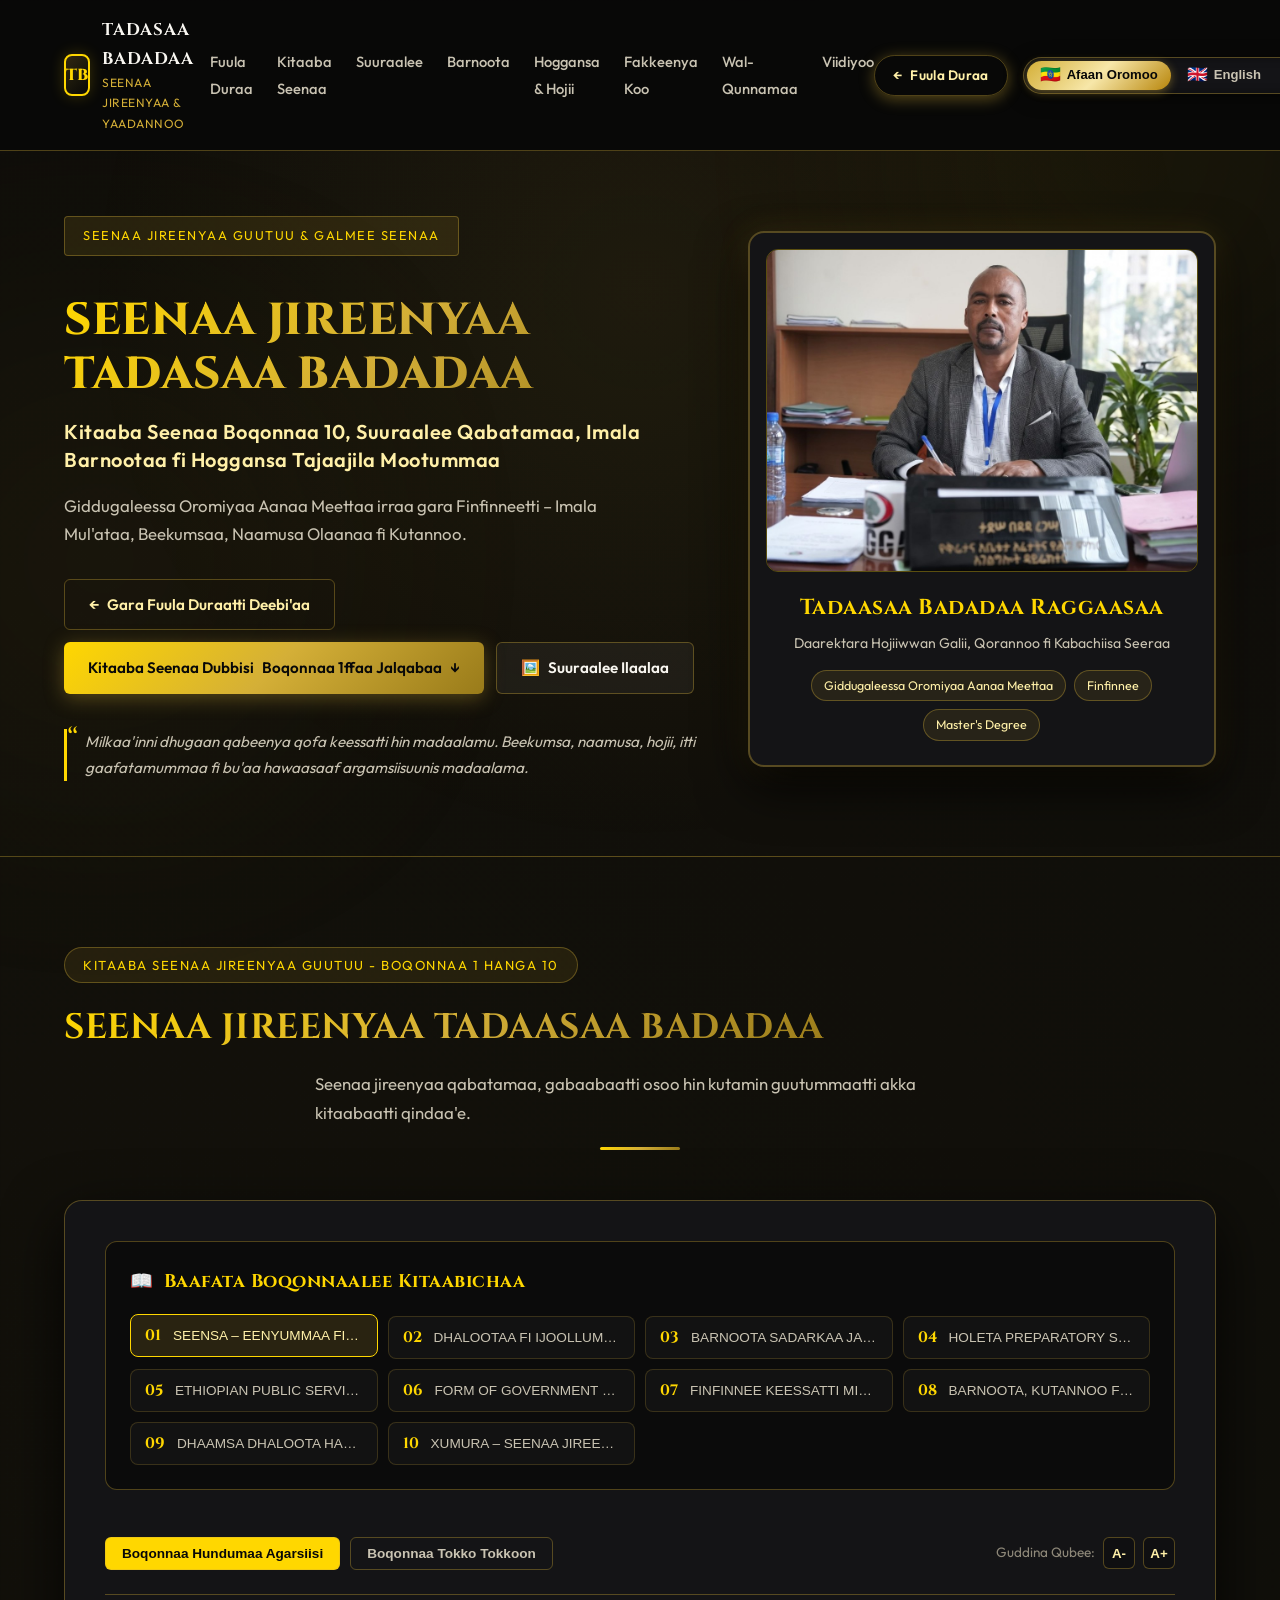
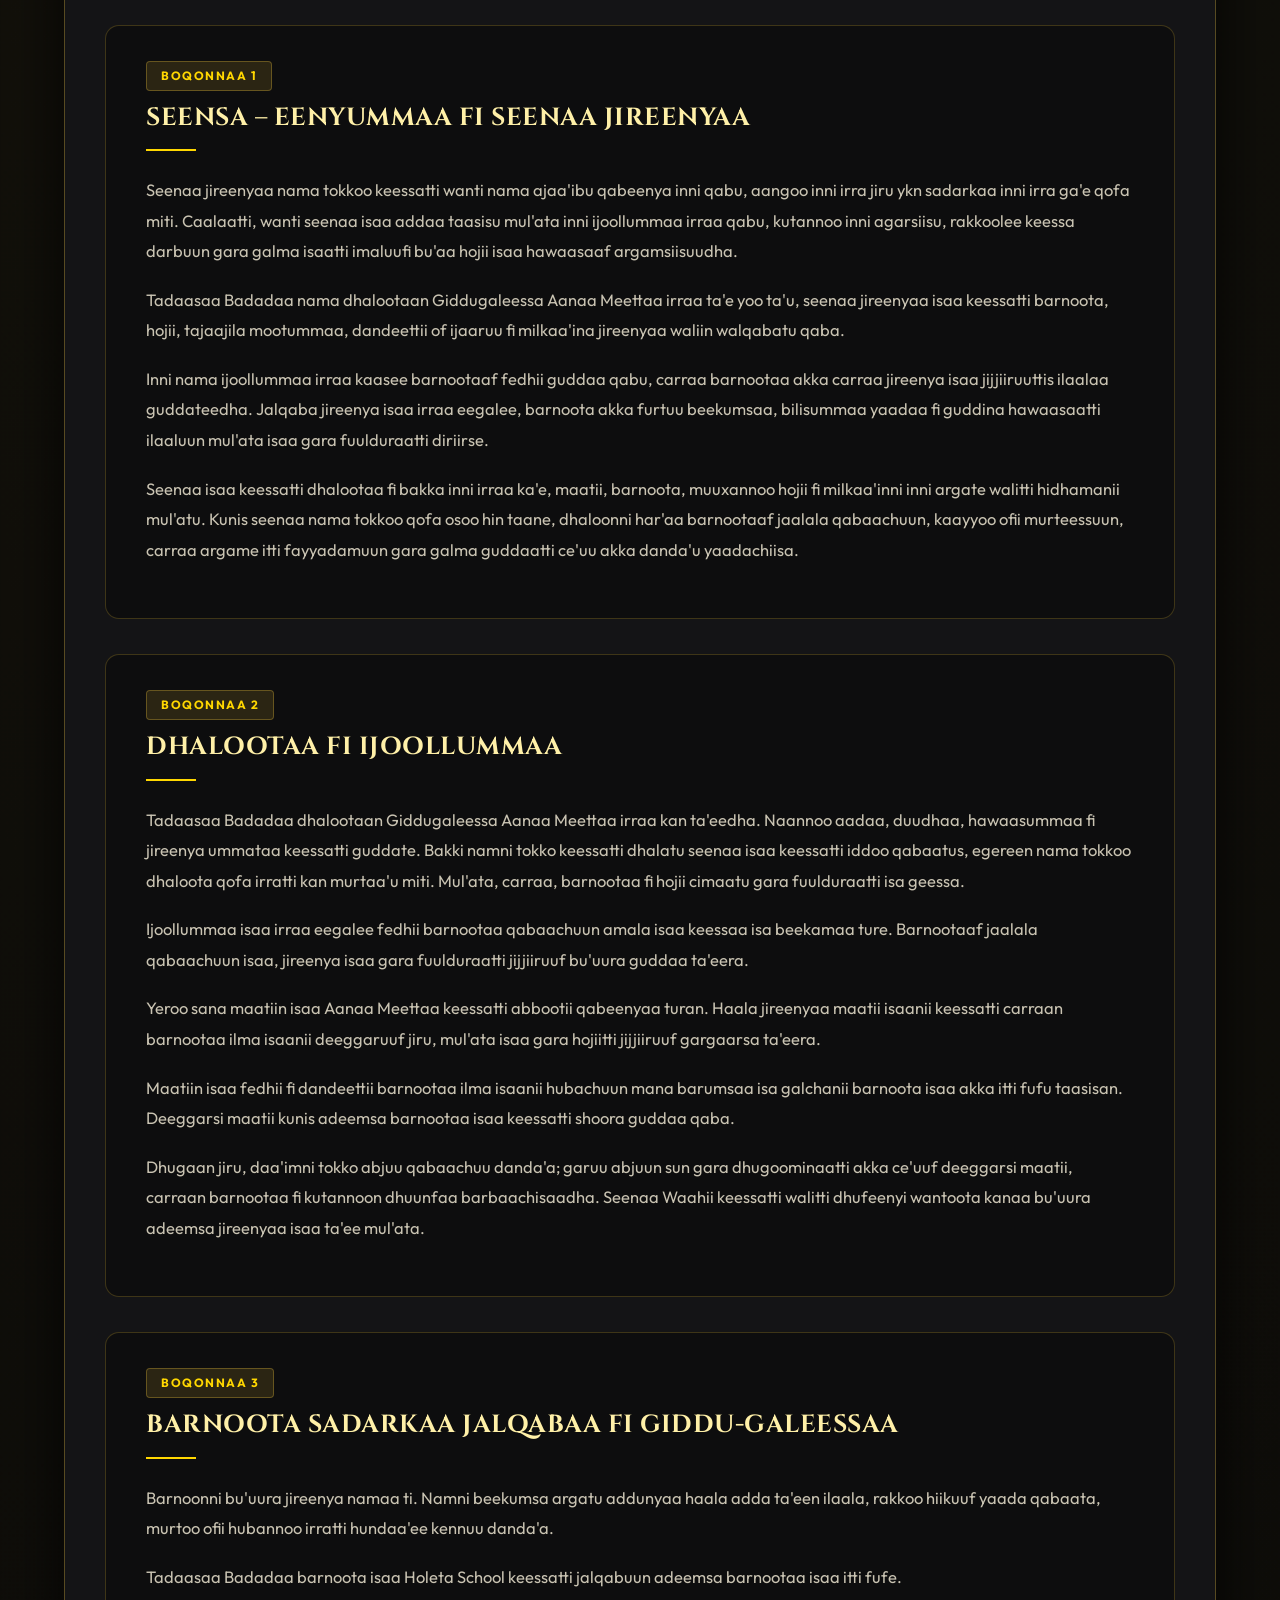
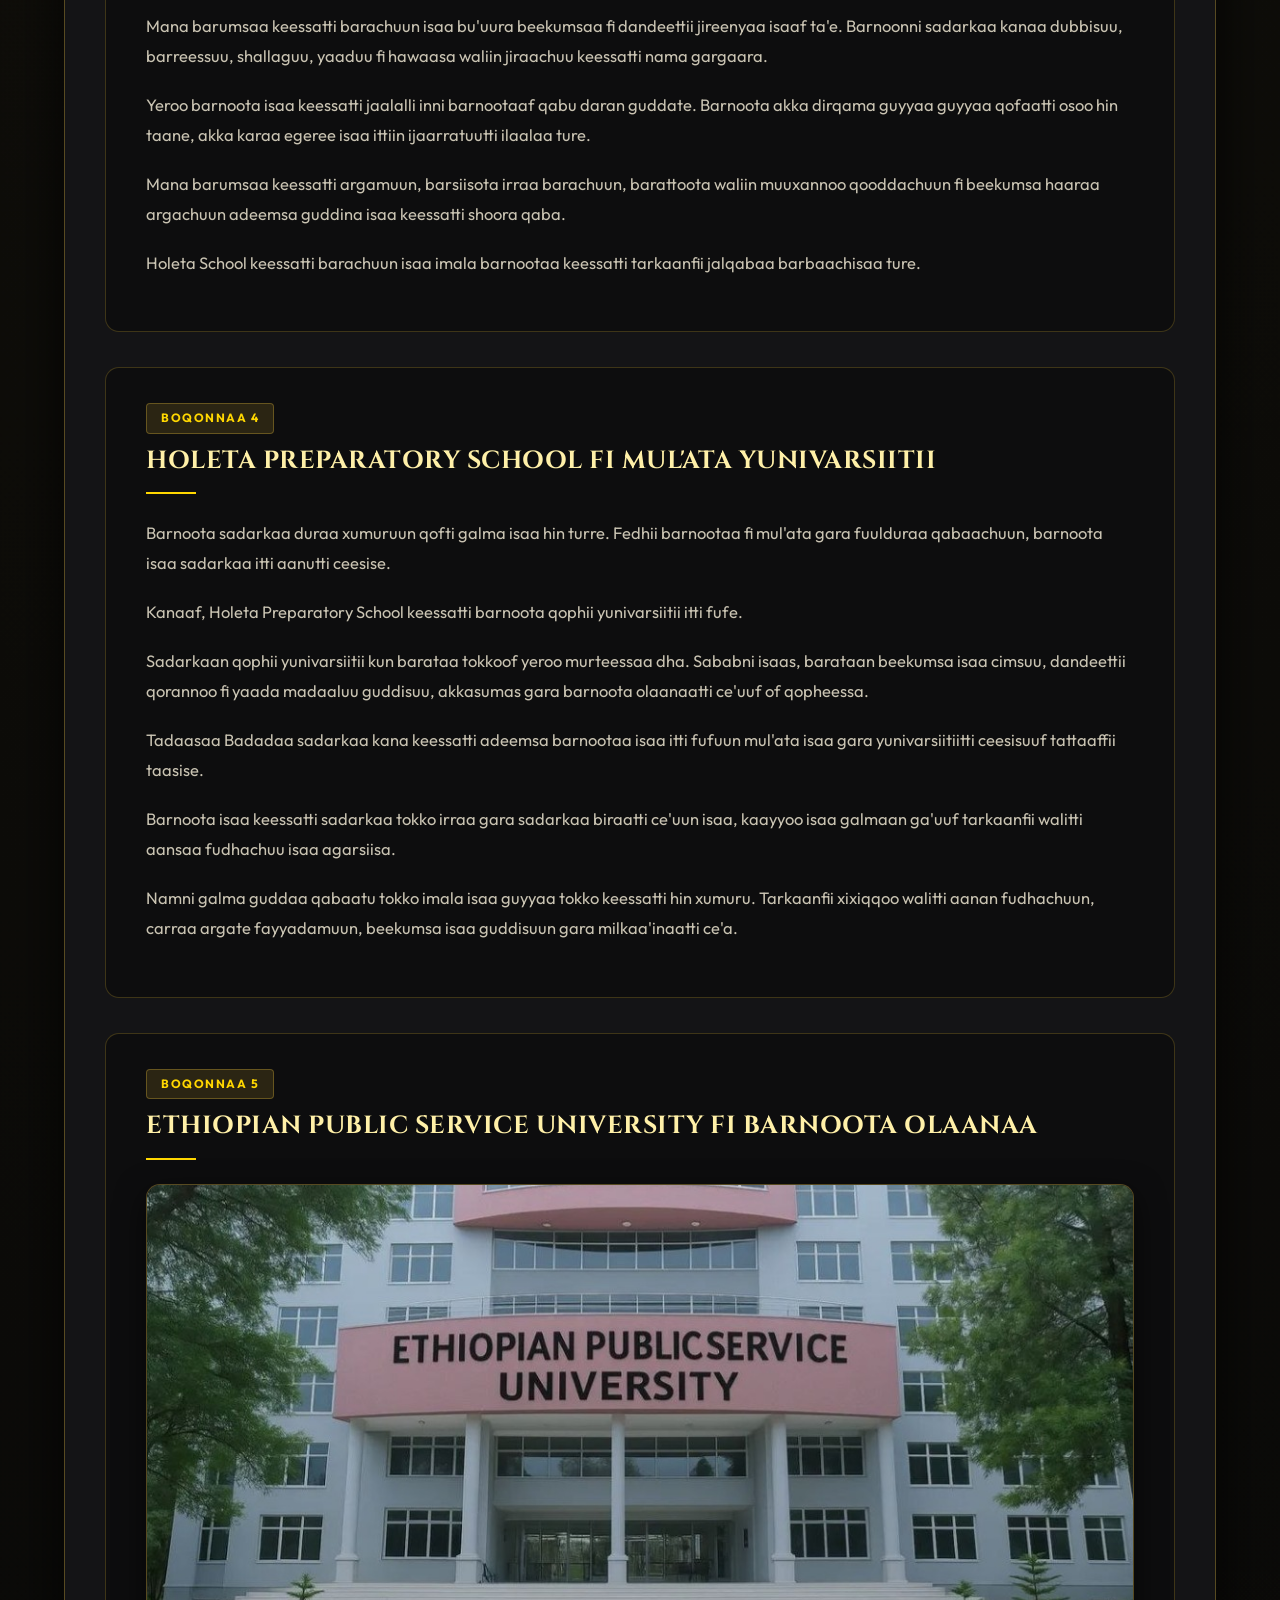
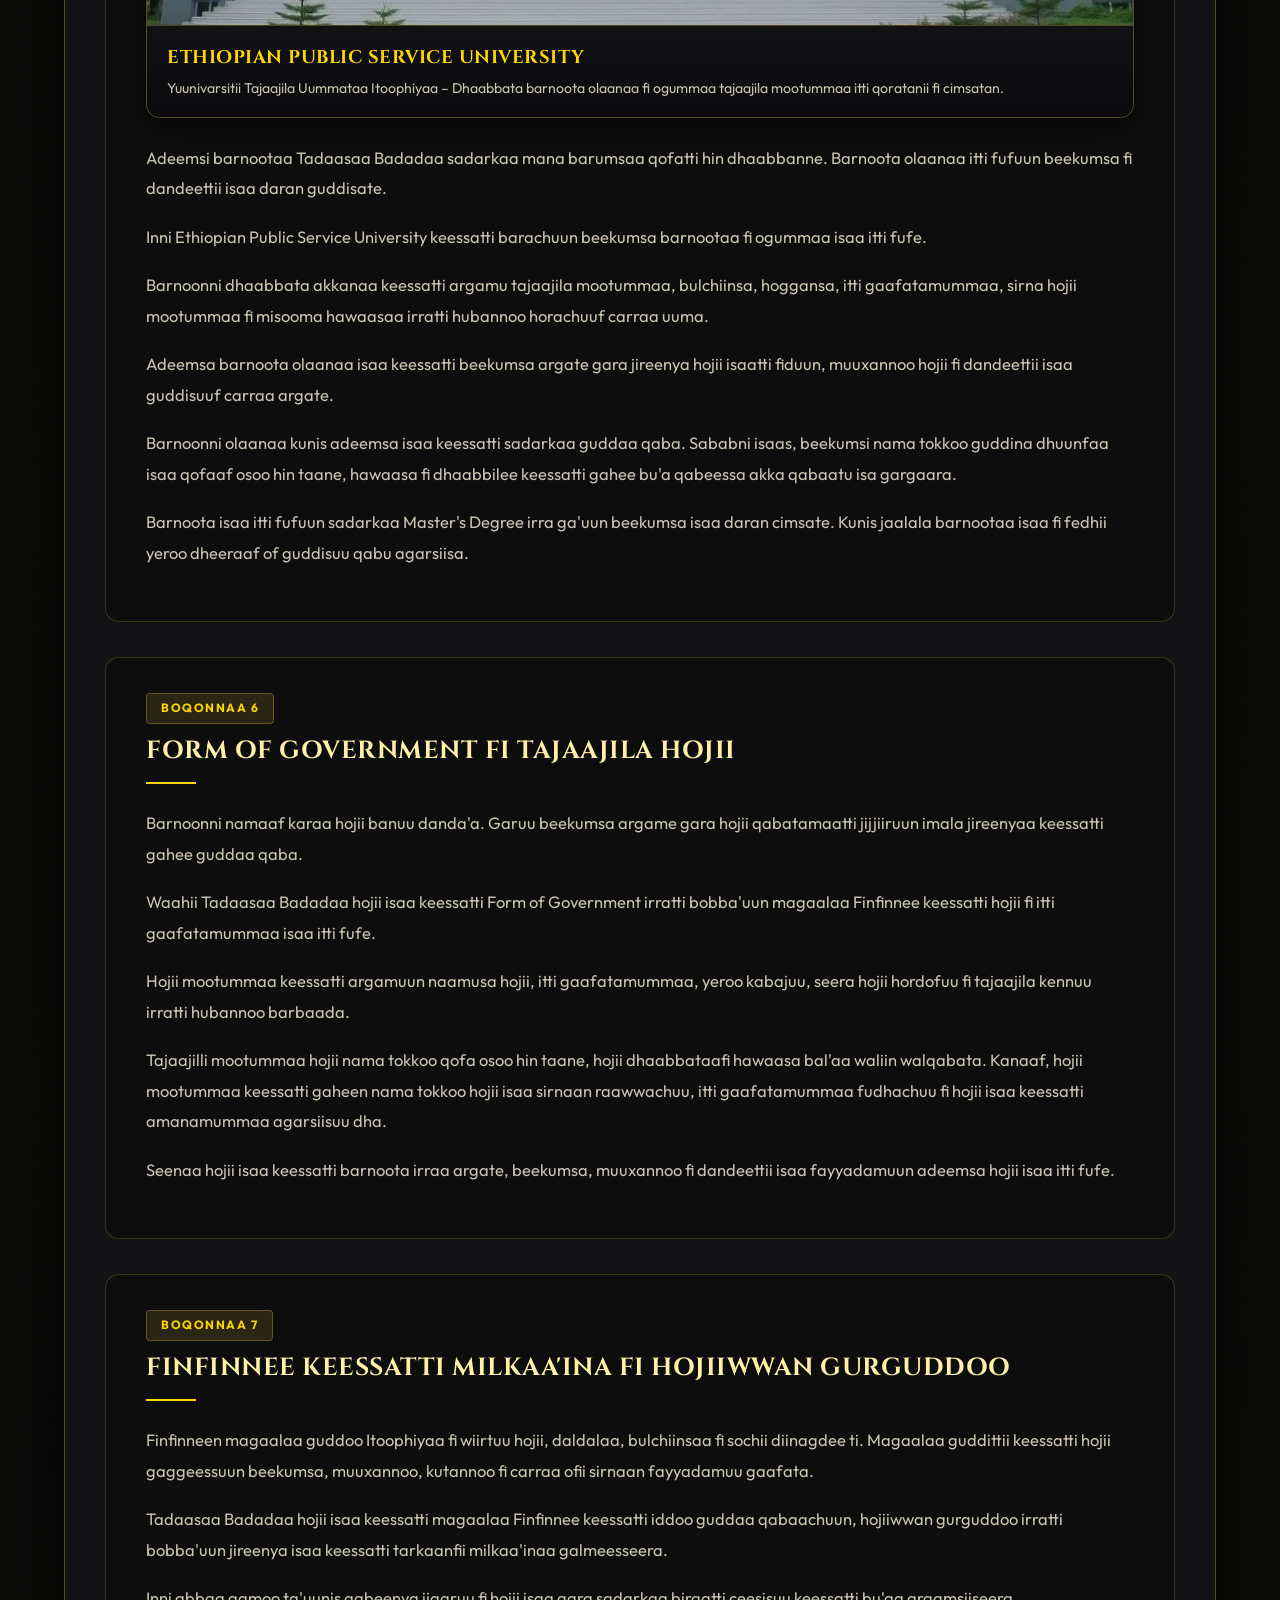
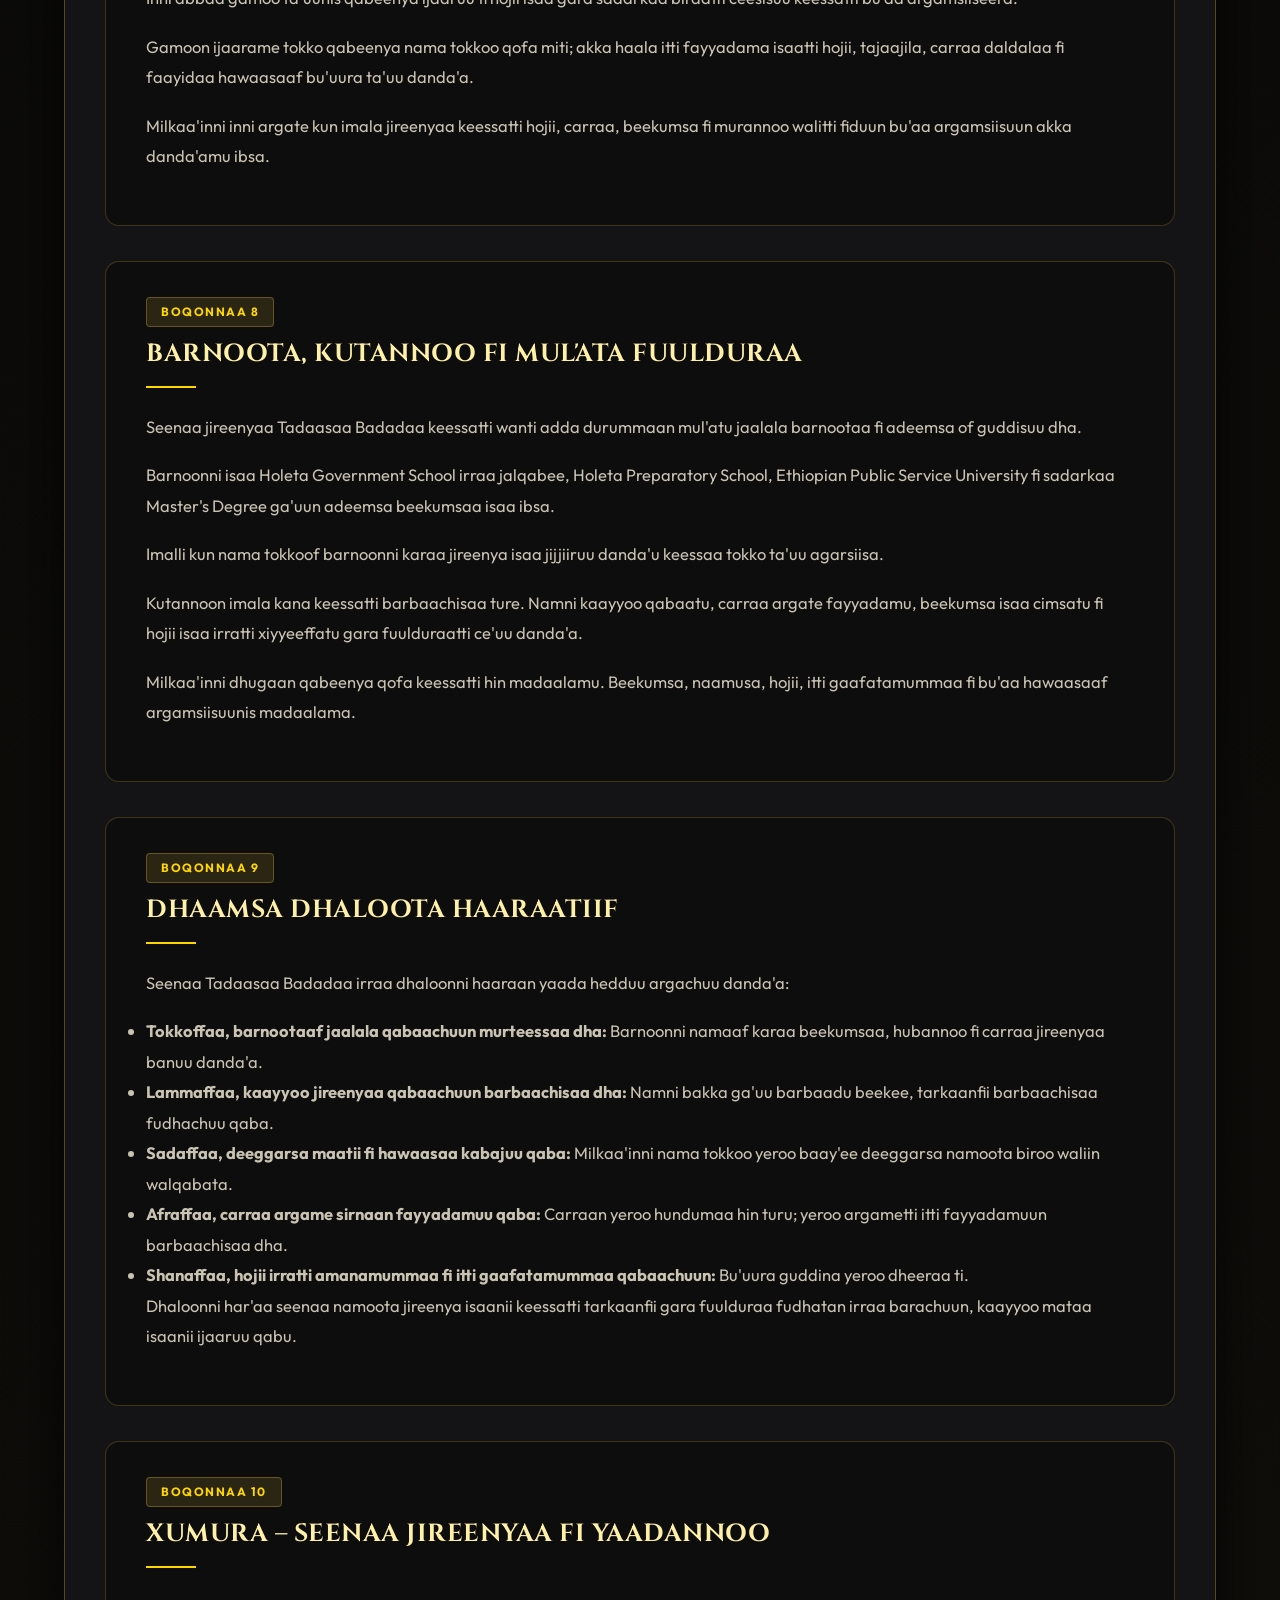
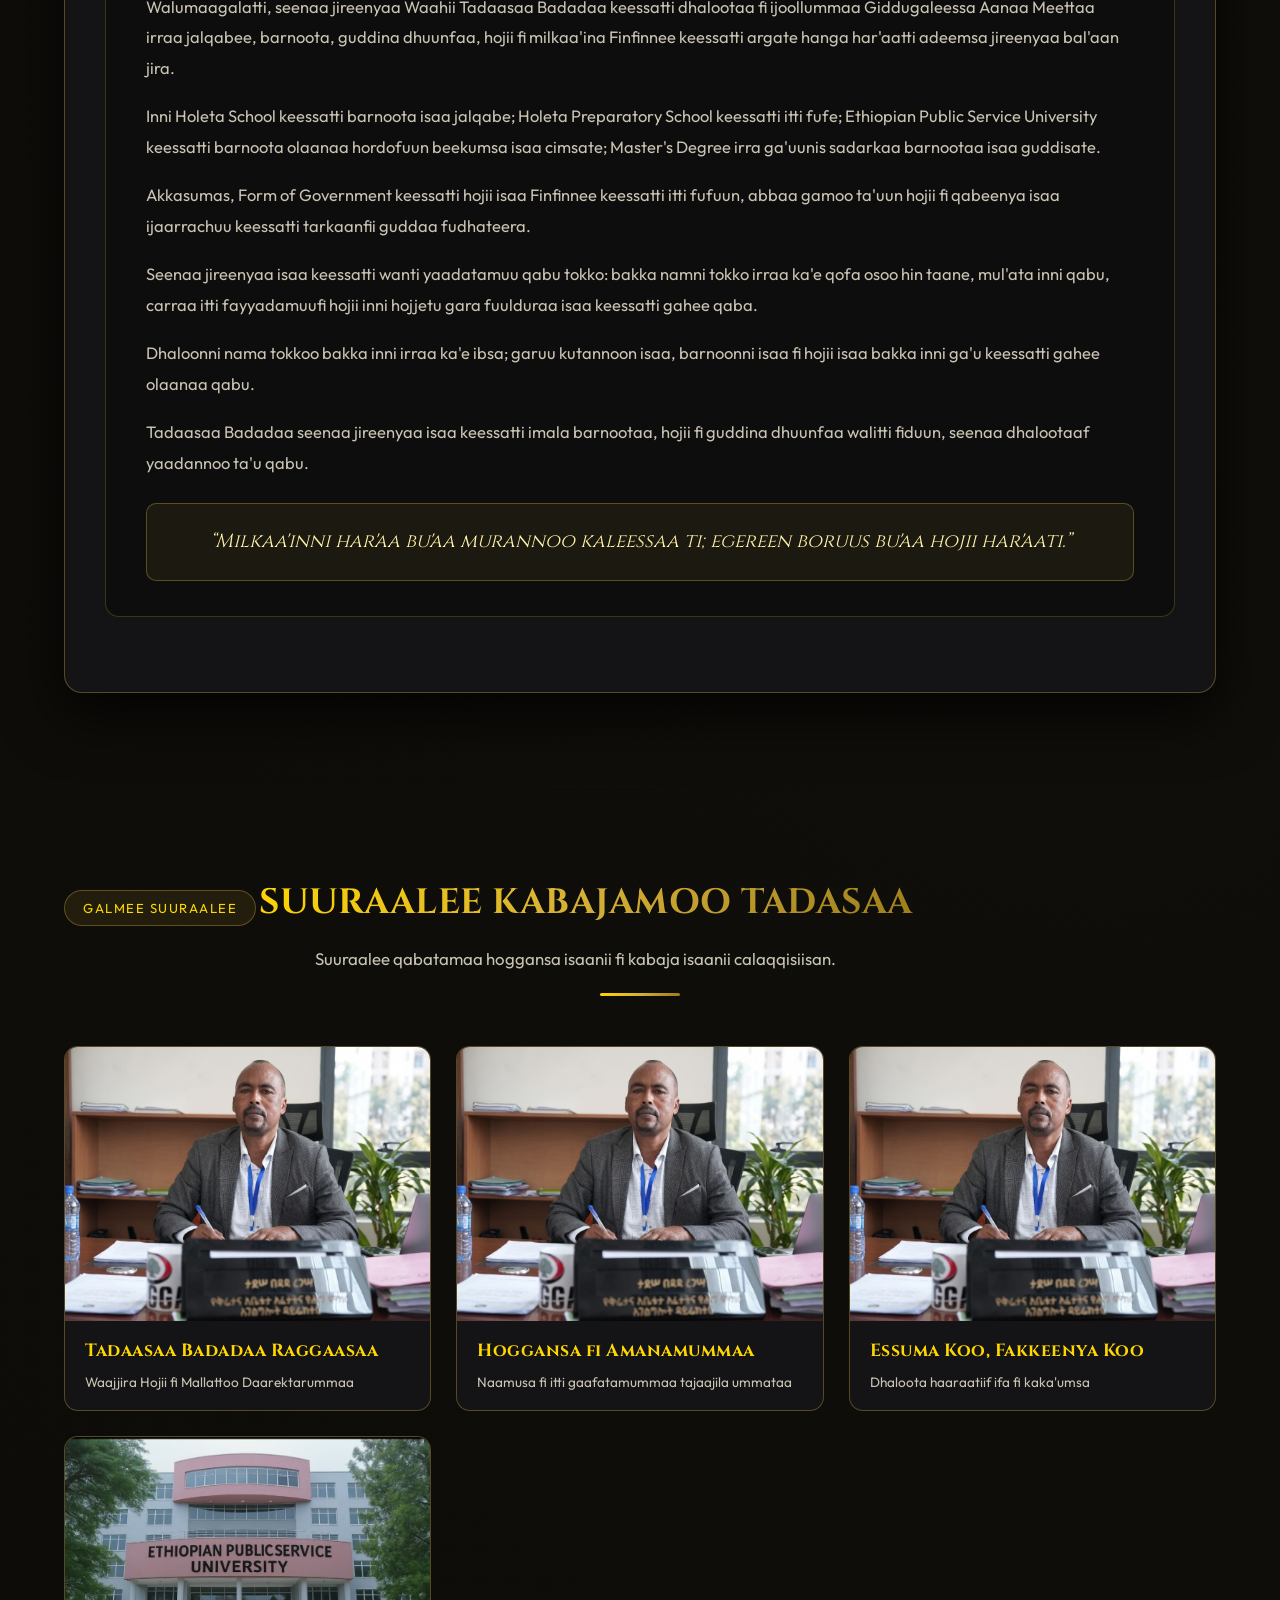
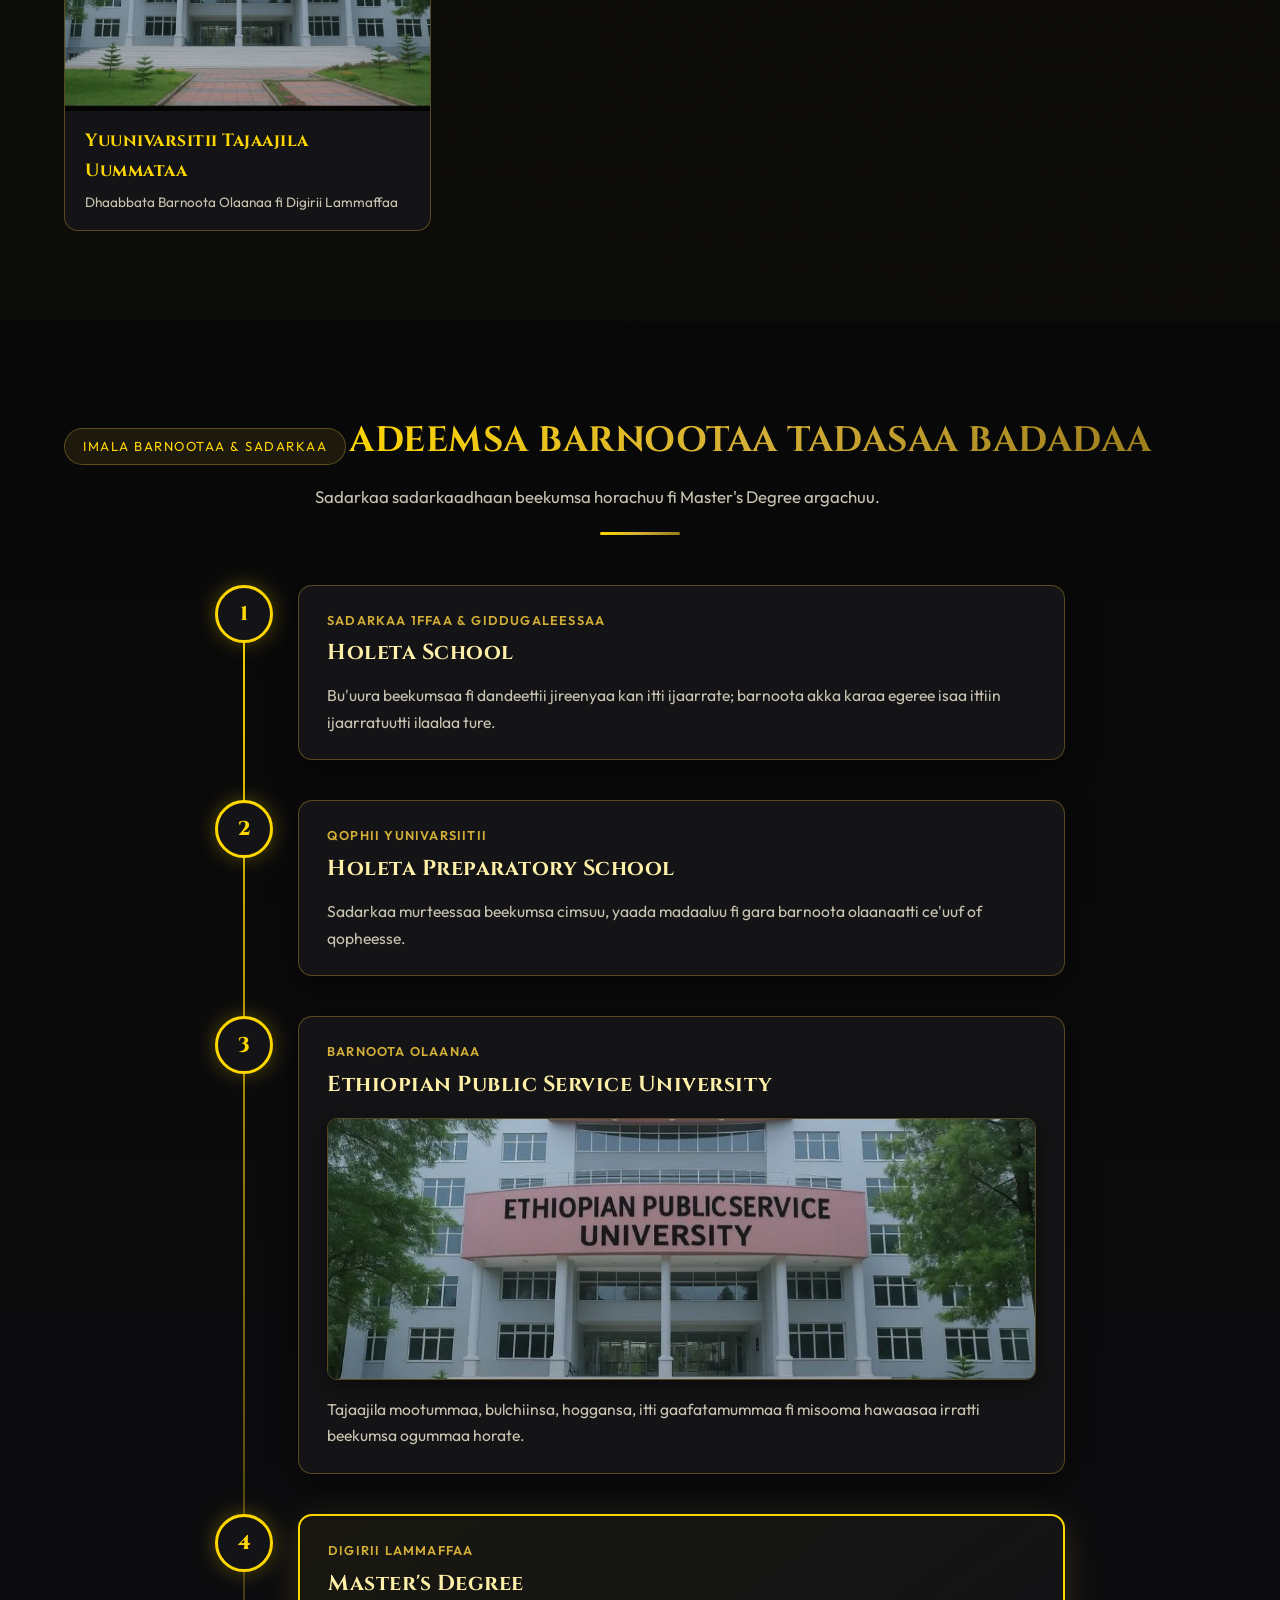
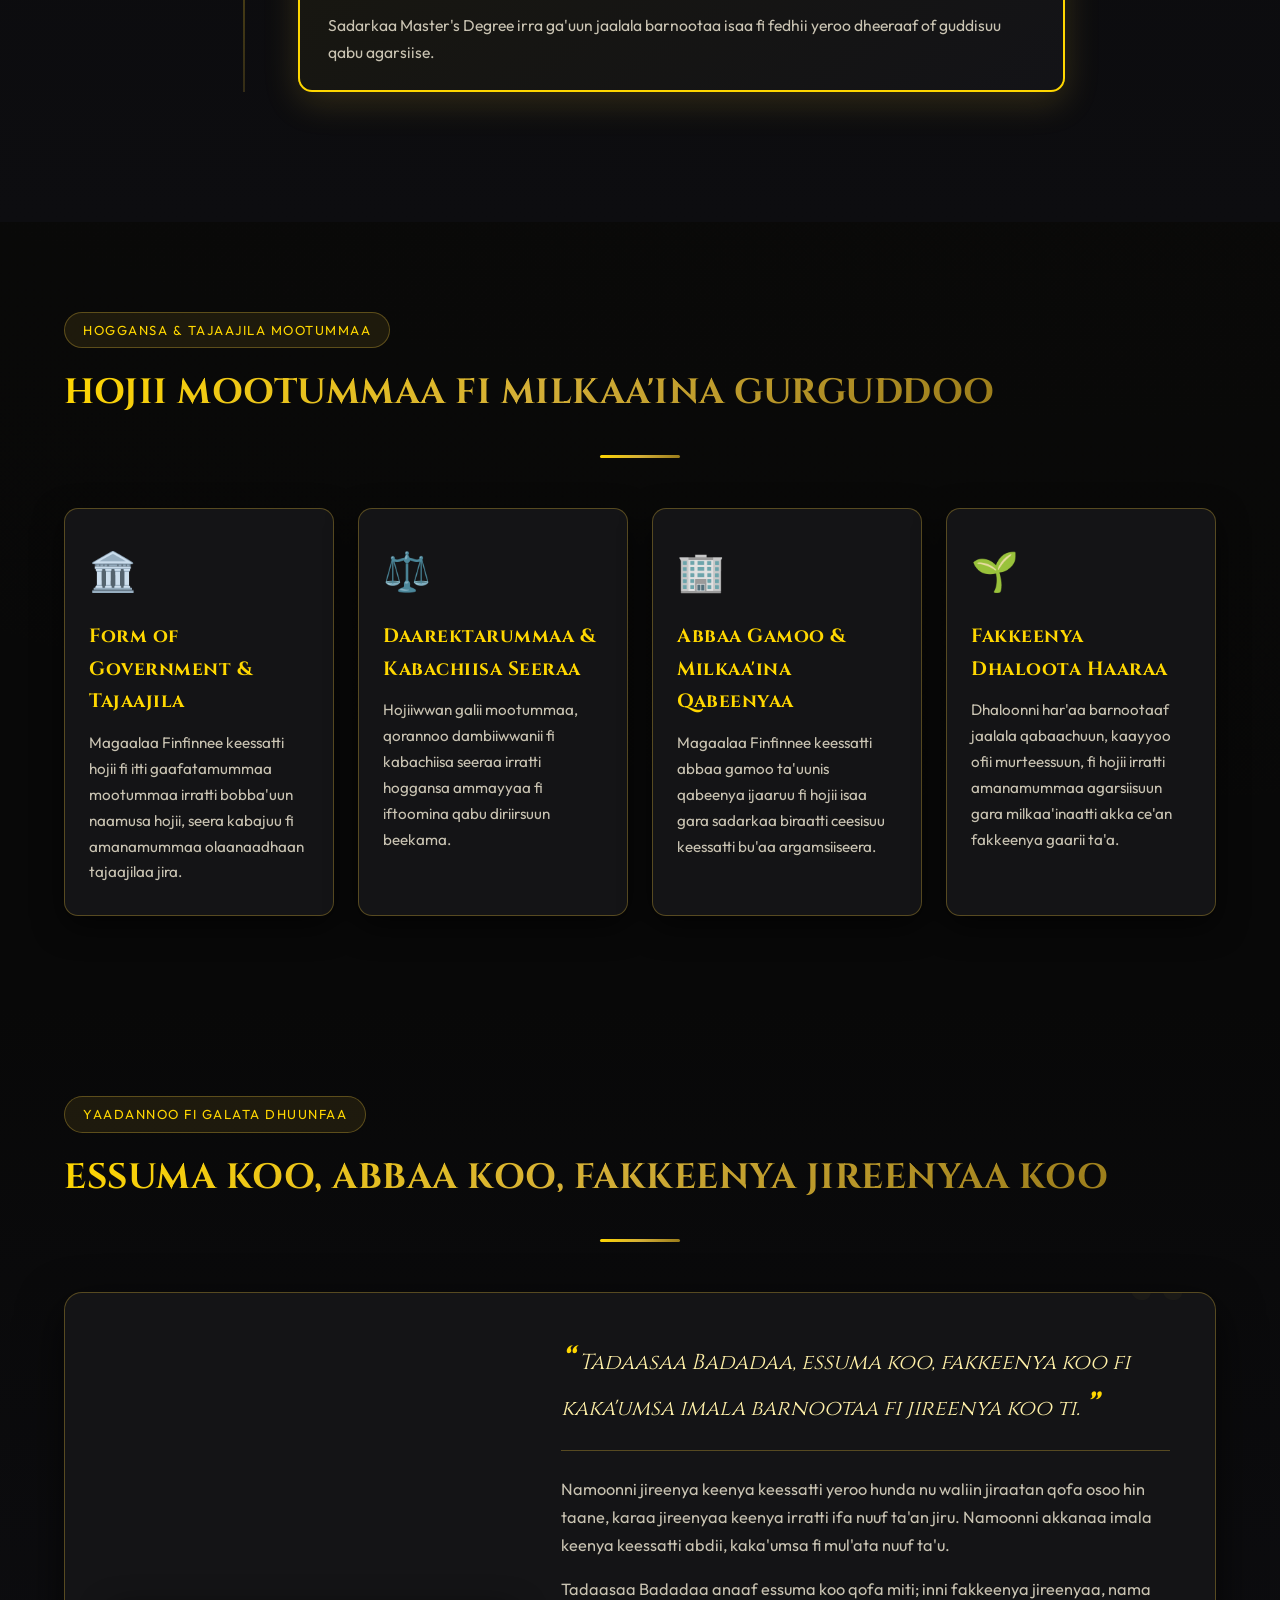
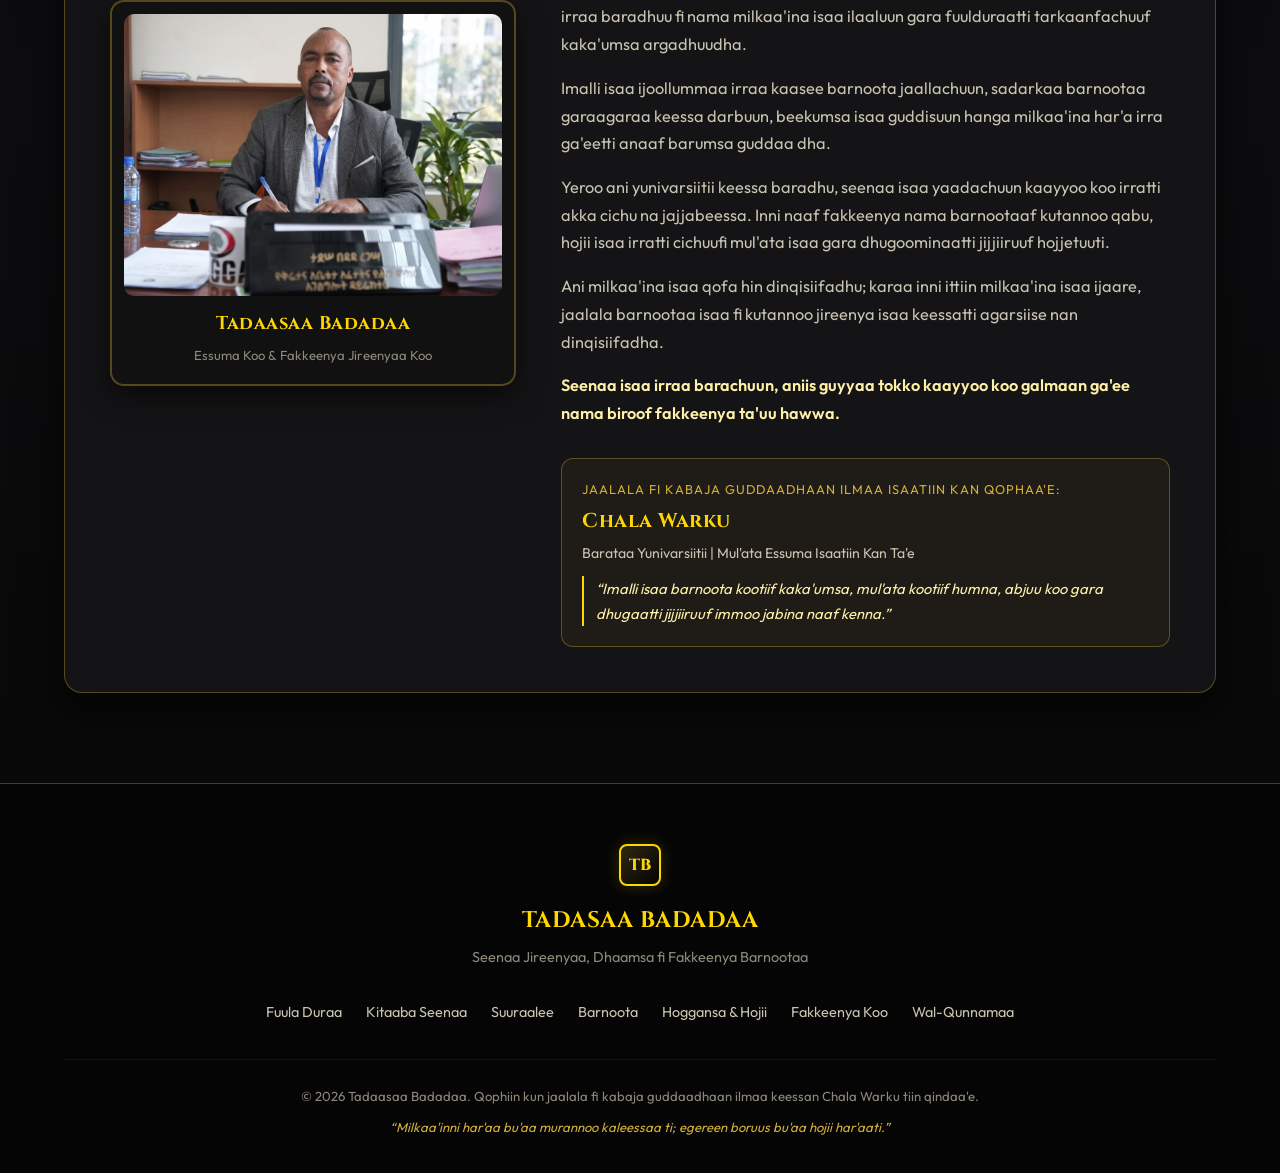
==== commit c58381af: "Position biography entry button at the top header and hero, keeping the rest of website untouched" ====
--- a/biography.html
+++ b/biography.html
@@ -50,6 +50,12 @@
       </div>
 
       <div class="nav-actions">
+        <!-- Return to Homepage Button at Top -->
+        <a href="index.html" class="btn btn-border nav-top-bio-btn" title="Return to Homepage">
+          <span class="btn-arrow">←</span>
+          <span class="btn-label" data-en="Home" data-om="Fuula Duraa">Fuula Duraa</span>
+        </a>
+
         <!-- Language Switcher -->
         <div class="lang-switch-box" role="group" aria-label="Language Selector">
           <button id="langBtnOm" class="lang-btn active" onclick="setLanguage('om')" title="Afaan Oromoo">
@@ -936,27 +942,6 @@
       </div>
     </section>
 
-    <!-- BOTTOM SECTION: RETURN TO HOMEPAGE & VIDEOS -->
-    <section class="bottom-biography-cta-section section-padding">
-      <div class="container text-center">
-        <span class="gold-pill" data-en="Back to Main Overview" data-om="Gara Fuula Duraatti">Gara Fuula Duraatti</span>
-        <h2 class="section-title gold-gradient-text" data-en="RETURN TO HOMEPAGE"
-          data-om="GARA FUULA DURAATTI DEEBI'AA">
-          GARA FUULA DURAATTI DEEBI'AA
-        </h2>
-        <div class="bottom-cta-btn-wrapper" style="gap: 15px; display: flex; justify-content: center; flex-wrap: wrap;">
-          <a href="index.html" class="btn btn-gold btn-biography-entry" style="font-size: 1.05rem; padding: 14px 30px;">
-            <span class="btn-arrow">←</span>
-            <span class="bio-btn-text" data-en="Return to Homepage" data-om="Gara Fuula Duraatti Deebi'aa" data-am="ወደ ዋናው ገጽ ተመለስ">Gara Fuula Duraatti Deebi'aa</span>
-          </a>
-          <a href="index.html#videos" class="btn btn-glass" style="font-size: 1.05rem; padding: 14px 28px;">
-            <span class="btn-icon">▶</span>
-            <span data-en="Watch Featured Videos" data-om="Viidiyoo Ilaalaa">Viidiyoo Ilaalaa</span>
-          </a>
-        </div>
-      </div>
-    </section>
-
   </main>
 
   <!-- Fullscreen Lightbox Modal -->
@@ -988,13 +973,6 @@
         <a href="index.html#connect" data-en="Connect" data-om="Wal-Qunnamaa">Wal-Qunnamaa</a>
       </div>
 
-      <div class="footer-bottom-btn-box">
-        <a href="index.html" class="btn btn-gold btn-biography-entry" title="Return to Homepage">
-          <span class="btn-arrow">←</span>
-          <span class="bio-btn-text" data-en="Return to Homepage" data-om="Gara Fuula Duraatti Deebi'aa" data-am="ወደ ዋናው ገጽ ተመለስ">Gara Fuula Duraatti Deebi'aa</span>
-        </a>
-      </div>
-
       <div class="footer-bottom">
         <p>&copy; 2026 Tadaasaa Badadaa. Qophiin kun jaalala fi kabaja guddaadhaan ilmaa keessan Chala Warku tiin
           qindaa'e.</p>
@@ -1004,14 +982,6 @@
     </div>
   </footer>
 
-  <!-- Floating Bottom Navigation Button -->
-  <div class="floating-bottom-bar" id="floatingBottomBar">
-    <a href="index.html" class="btn btn-gold btn-biography-entry floating-bio-btn" title="Return to Homepage">
-      <span class="btn-arrow">←</span>
-      <span class="bio-btn-text" data-en="Return to Homepage" data-om="Gara Fuula Duraatti Deebi'aa" data-am="ወደ ዋናው ገጽ ተመለስ">Gara Fuula Duraatti Deebi'aa</span>
-    </a>
-  </div>
-
   <!-- Translation System & Logic Scripts -->
   <script src="translations.js"></script>
   <script src="script.js"></script>
--- a/style.css
+++ b/style.css
@@ -1761,78 +1761,36 @@
   }
 }
 
-/* ==================== FLOATING BOTTOM BUTTON BAR ==================== */
-
-.floating-bottom-bar {
-  position: fixed;
-  bottom: 22px;
-  left: 50%;
-  transform: translateX(-50%) translateY(100px);
-  opacity: 0;
-  pointer-events: none;
-  z-index: 999;
-  display: flex;
-  align-items: center;
-  justify-content: center;
-  transition: all 0.4s cubic-bezier(0.16, 1, 0.3, 1);
-  filter: drop-shadow(0 10px 30px rgba(0, 0, 0, 0.7));
-}
-
-.floating-bottom-bar.visible {
-  transform: translateX(-50%) translateY(0);
-  opacity: 1;
-  pointer-events: auto;
-}
-
-.floating-bottom-bar .floating-bio-btn {
-  padding: 14px 28px;
-  font-size: 1.02rem;
+/* Top Navigation Biography Button (Gara Gubbatti) */
+.nav-top-bio-btn {
+  padding: 8px 18px;
+  font-size: 0.85rem;
   border-radius: 50px;
-  box-shadow: 0 6px 26px rgba(212, 175, 55, 0.5), inset 0 1px 0 rgba(255, 255, 255, 0.5);
-  backdrop-filter: blur(8px);
-}
-
-.floating-bottom-bar .floating-bio-btn:hover {
-  transform: translateY(-4px) scale(1.04);
-  box-shadow: 0 10px 35px rgba(255, 215, 0, 0.75), inset 0 1px 0 rgba(255, 255, 255, 0.7);
-}
-
-/* Bottom Biography CTA Section */
-.bottom-biography-cta-section {
-  padding: 85px 0 75px;
-  position: relative;
-  border-top: 1px solid var(--gold-border);
-  background: radial-gradient(circle at 50% 50%, rgba(212, 175, 55, 0.09) 0%, transparent 70%);
-}
-
-.bottom-cta-btn-wrapper {
-  margin-top: 28px;
-  display: flex;
-  justify-content: center;
-}
-
-.btn-bottom-cta {
-  font-size: 1.1rem;
-  padding: 15px 36px;
-  border-radius: 8px;
-}
-
-.footer-bottom-btn-box {
-  margin: 18px 0;
-  display: flex;
-  justify-content: center;
-}
-
-@media (max-width: 600px) {
-  .floating-bottom-bar {
-    bottom: 14px;
-    width: 92%;
-    max-width: 380px;
-  }
-  .floating-bottom-bar .floating-bio-btn {
-    width: 100%;
-    justify-content: center;
-    padding: 13px 20px;
+  white-space: nowrap;
+  letter-spacing: 0.3px;
+  box-shadow: 0 3px 15px rgba(212, 175, 55, 0.4);
+}
+
+.nav-top-bio-btn:hover {
+  transform: translateY(-2px) scale(1.03);
+  box-shadow: 0 6px 22px rgba(255, 215, 0, 0.65);
+}
+
+@media (max-width: 992px) {
+  .nav-top-bio-btn {
+    padding: 7px 13px;
+    font-size: 0.78rem;
+    gap: 6px;
+  }
+}
+
+@media (max-width: 640px) {
+  .nav-top-bio-btn {
+    padding: 6px 10px;
+    font-size: 0.74rem;
+    gap: 5px;
+  }
+  .nav-top-bio-btn .bio-btn-icon {
     font-size: 0.95rem;
   }
 }
